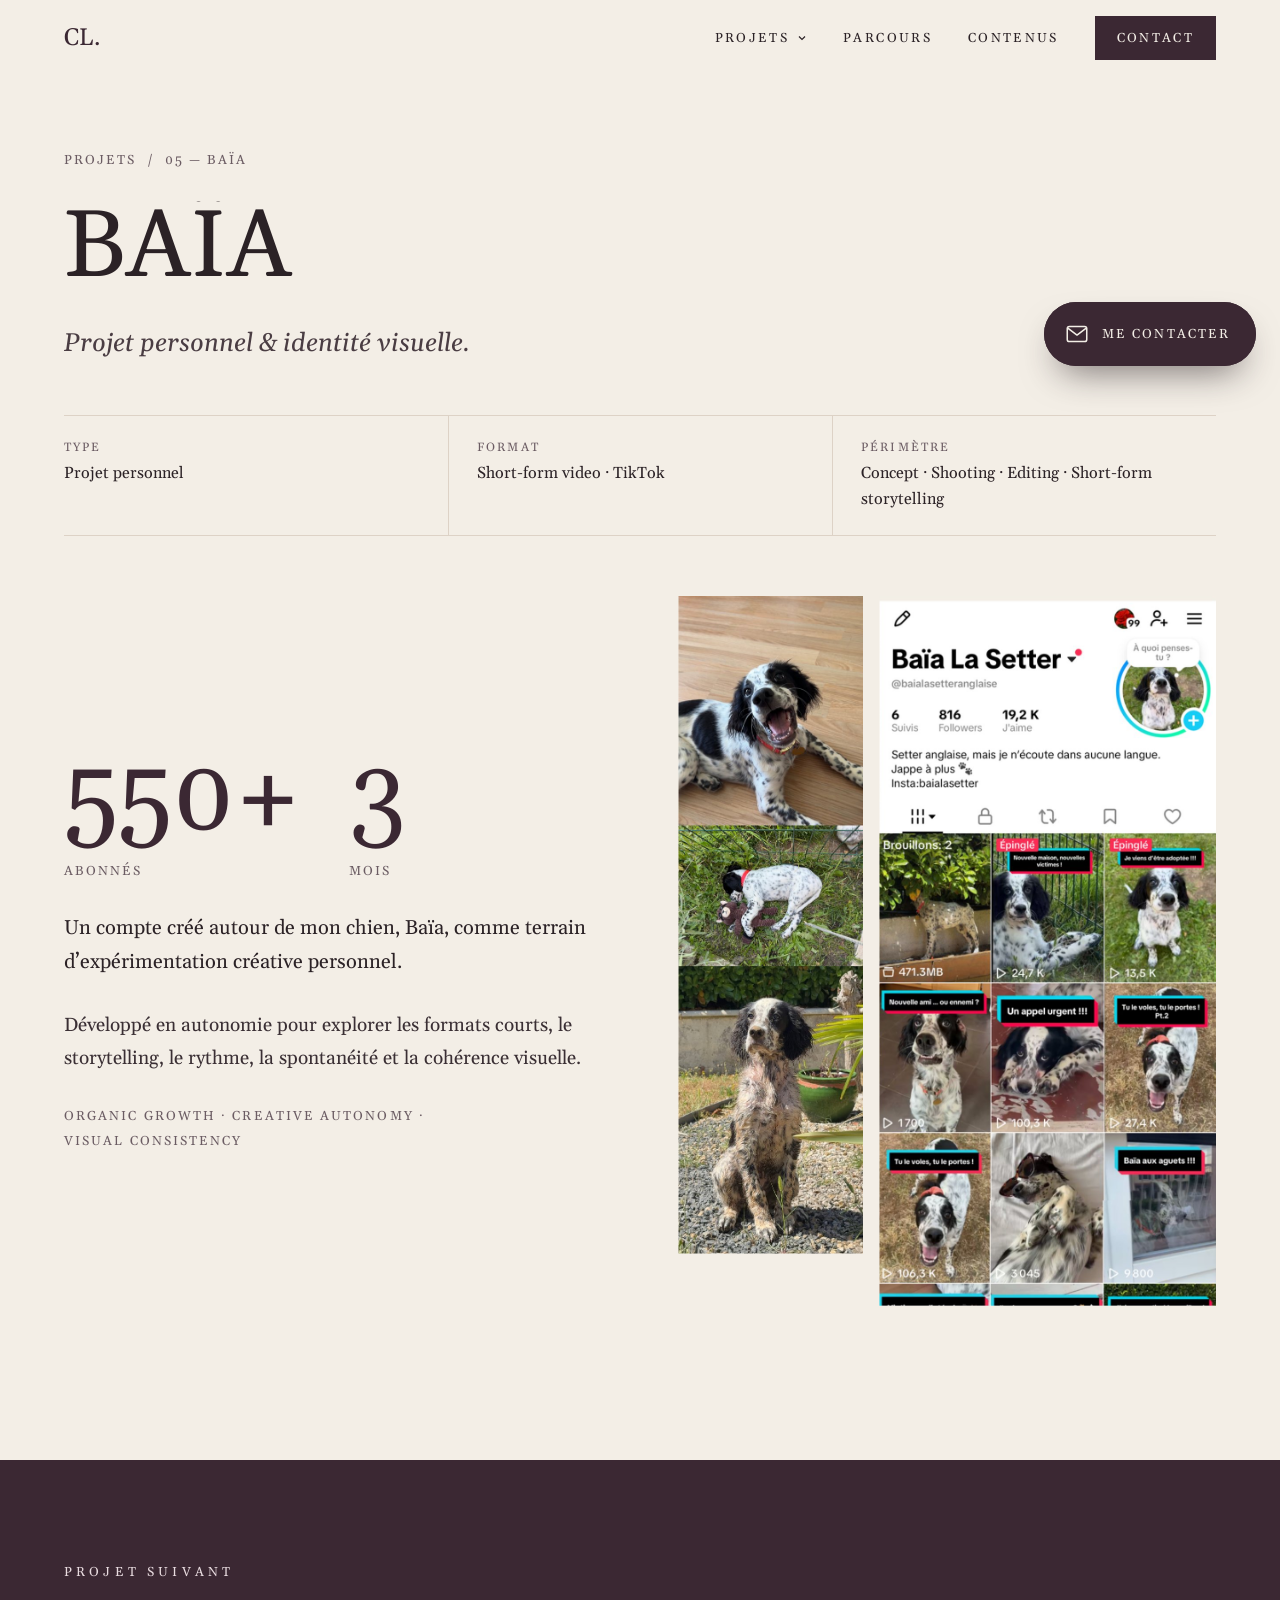
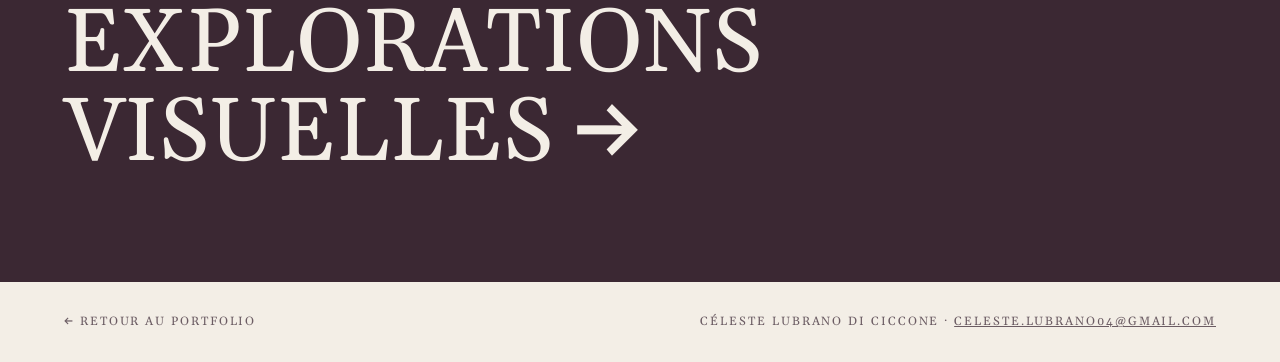
==== projets/baia.html @ 7357c1b1 "Menu déroulant des projets, carrousel interactif, bulle de contact repositionnée Co-Authored-By: Cla" ====
<!doctype html>
<html lang="fr">
<head>
<meta charset="utf-8">
<meta name="viewport" content="width=device-width, initial-scale=1">
<title>Baïa — Personal content project — Céleste Lubrano di Ciccone</title>
<meta name="description" content="Compte créé autour de Baïa, terrain d’expérimentation créative : 550+ abonnés en 3 mois.">
<meta property="og:image" content="../assets/img/baia-tiktok.jpg">
<link rel="icon" href="data:image/svg+xml,%3Csvg xmlns='http://www.w3.org/2000/svg' viewBox='0 0 64 64'%3E%3Crect width='64' height='64' fill='%233B2833'/%3E%3Ctext x='32' y='42' font-family='Georgia' font-size='26' fill='%23F3EEE6' text-anchor='middle'%3ECL.%3C/text%3E%3C/svg%3E">
<link rel="preconnect" href="https://fonts.googleapis.com">
<link rel="preconnect" href="https://fonts.gstatic.com" crossorigin>
<link href="https://fonts.googleapis.com/css2?family=Gelasio:ital,wght@0,400;0,700;1,400&display=swap" rel="stylesheet">
<link rel="stylesheet" href="../assets/css/style.css">
<script>document.documentElement.classList.add('js')</script>
</head>
<body>
<div class="curtain" aria-hidden="true"><span>CL.</span></div>
<div class="cursor" aria-hidden="true"><span></span></div>
<header class="header">
  <div class="wrap">
    <a class="logo" href="../index.html" aria-label="Retour à l’accueil">CL.</a>
    <nav class="nav" aria-label="Navigation principale">
      <div class="nav-drop"><a class="nav-drop-btn" href="../index.html#projets" aria-haspopup="true">Projets<svg width="10" height="10" viewBox="0 0 10 10" aria-hidden="true"><path d="M2 3.5l3 3 3-3" fill="none" stroke="currentColor" stroke-width="1.2"/></svg></a><div class="drop-menu"><a class="drop-item" href="rituals-yozakura.html"><img src="../assets/img/yozakura-kv.jpg" alt="" style="object-position:50% 62%"><span class="drop-num">01</span><span class="drop-name">Rituals Yozakura</span></a><a class="drop-item" href="gisou.html"><img src="../assets/img/gisou.jpg" alt="" style="object-position:50% 8%"><span class="drop-num">02</span><span class="drop-name">Gisou — The Nightmare</span></a><a class="drop-item" href="beauty-content.html"><img src="../assets/img/rituals-foam.jpg" alt="" style="object-position:50% 56%"><span class="drop-num">03</span><span class="drop-name">Beauty Content</span></a><a class="drop-item" href="hotellerie-lifestyle.html"><img src="../assets/img/restaurant.jpg" alt="" style="object-position:50% 50%"><span class="drop-num">04</span><span class="drop-name">Hôtellerie &amp; lifestyle</span></a><a class="drop-item" href="baia.html"><img src="../assets/img/baia-photos.jpg" alt="" style="object-position:50% 2%"><span class="drop-num">05</span><span class="drop-name">Baïa</span></a><a class="drop-item" href="explorations-visuelles.html"><img src="../assets/img/nuxe-ombre.jpg" alt="" style="object-position:50% 50%"><span class="drop-num">06</span><span class="drop-name">Explorations visuelles</span></a></div></div>
      <a href="../index.html#parcours">Parcours</a>
      <a href="../index.html#contenus">Contenus</a>
      <a class="nav-cta" href="../index.html#contact">Contact</a>
    </nav>
    <button class="burger" type="button" aria-label="Ouvrir le menu" aria-expanded="false"><span></span><span></span></button>
  </div>
</header>
<div class="mobile-menu">
  <a href="../index.html">Accueil</a>
  <a href="../index.html#projets">Projets</a>
  <a href="../index.html#parcours">Parcours</a>
  <a href="../index.html#contenus">Contenus</a>
  <a href="../index.html#contact">Contact</a>
  <small>CÉLESTE LUBRANO DI CICCONE · LYON</small>
</div>
<main>
<section class="p-hero">
  <div class="wrap">
    <div class="crumb rv"><a href="../index.html#projets">Projets</a><span>/</span><span>05 — Baïa</span></div>
    <h1><span class="line"><span>Baïa</span></span></h1>
    <p class="p-sub rv" style="--d:.4s">Projet personnel &amp; identité visuelle.</p>
    <div class="meta rv" style="--d:.5s"><div><span>Type</span>Projet personnel</div><div><span>Format</span>Short-form video · TikTok</div><div><span>Périmètre</span>Concept · Shooting · Editing · Short-form storytelling</div></div>
  </div>
</section>
<section class="section" style="padding-top:60px"><div class="wrap" style="display:grid;grid-template-columns:repeat(auto-fit,minmax(min(100%,300px),1fr));gap:clamp(32px,6vw,90px);align-items:center"><div style="display:flex;flex-direction:column;gap:30px"><div class="rv" style="display:flex;gap:48px;flex-wrap:wrap"><div><div class="stat">550+</div><div class="caps" style="color:var(--gris);margin-top:10px">Abonnés</div></div><div><div class="stat">3</div><div class="caps" style="color:var(--gris);margin-top:10px">Mois</div></div></div><p class="rv" style="font-size:20px;line-height:1.7;max-width:44ch">Un compte créé autour de mon chien, Baïa, comme terrain d’expérimentation créative personnel.</p><p class="rv" style="font-size:19px;line-height:1.7;max-width:44ch;color:#3A2F34">Développé en autonomie pour explorer les formats courts, le storytelling, le rythme, la spontanéité et la cohérence&nbsp;visuelle.</p><p class="rv caps" style="color:var(--gris);line-height:1.9">Organic growth · Creative autonomy · Visual consistency</p></div><div style="display:grid;grid-template-columns:minmax(0,.55fr) minmax(0,1fr);gap:16px"><div class="zoom rv-img" style="aspect-ratio:9/32"><img src="../assets/img/baia-photos.jpg" alt="Photos de Baïa, setter anglais"></div><div class="zoom rv-img" style="aspect-ratio:9/19;--d:.15s"><img src="../assets/img/baia-tiktok.jpg" alt="Profil TikTok Baïa La Setter" style="object-position:50% 0%"></div></div></div></section>
</main>
<a class="next" href="explorations-visuelles.html">
  <div class="wrap"><div class="kicker">Projet suivant</div><h2>Explorations visuelles <span class="arr">→</span></h2></div>
</a>
<div class="p-footer"><a href="../index.html" style="text-decoration:none">← RETOUR AU PORTFOLIO</a><span>CÉLESTE LUBRANO DI CICCONE · <a href="mailto:celeste.lubrano04@gmail.com?subject=Contact%20depuis%20votre%20portfolio">CELESTE.LUBRANO04@GMAIL.COM</a></span></div>
<div class="lightbox" role="dialog" aria-modal="true" aria-label="Lecteur vidéo">
  <button class="close" type="button" aria-label="Fermer la vidéo">✕</button>
  <video controls playsinline></video>
</div>
<a class="bubble" href="../index.html#contact" aria-label="Me contacter">
  <span class="bubble-ico"><svg width="26" height="26" viewBox="0 0 24 24" fill="none" stroke="currentColor" stroke-width="1.4" stroke-linecap="round" stroke-linejoin="round" aria-hidden="true"><rect x="3" y="5" width="18" height="14" rx="2"/><path d="M3.5 6.5l8.5 6.5 8.5-6.5"/></svg></span><span class="bubble-txt">Me contacter</span>
</a>
<script src="../assets/js/main.js"></script>
</body>
</html>
---- assets/css/style.css ----
/* =========================================================
   CÉLESTE LUBRANO DI CICCONE — Portfolio
   Couleurs et typographies : modifiables ici
   ========================================================= */
:root{
  --creme:#F3EEE6;
  --ivoire:#FAF7F2;
  --prune:#3B2833;
  --prune-2:#5A3446;
  --rose:#C9A9B4;
  --rose-clair:#E9DCE0;
  --encre:#2B2226;
  --gris:#6B5C63;
  --ligne:#DDD2C6;
  --serif: Georgia, "Gelasio", "Times New Roman", serif;
  --ease: cubic-bezier(.19,1,.22,1);
  --pad: clamp(20px, 5vw, 72px);
  --max: 1280px;
}

*{box-sizing:border-box}
html{-webkit-text-size-adjust:100%}
body{margin:0;background:var(--creme);color:var(--encre);font-family:var(--serif);font-size:18px;line-height:1.6;-webkit-font-smoothing:antialiased;overflow-x:hidden}
img,video{display:block;max-width:100%}
a{color:inherit}
h1,h2,h3{font-weight:400;margin:0;text-wrap:balance}
p{margin:0;text-wrap:pretty;hyphens:none}
button{font:inherit;color:inherit}
::selection{background:var(--prune);color:var(--creme)}
.wrap{max-width:var(--max);margin:0 auto;padding:0 var(--pad)}
.sr{position:absolute;width:1px;height:1px;overflow:hidden;clip:rect(0 0 0 0);white-space:nowrap}
.caps{text-transform:uppercase;letter-spacing:.16em;font-size:13px}
.it{font-style:italic}

/* ---------- Rideau d'entrée / transition de page ---------- */
.curtain{position:fixed;inset:0;background:var(--prune);z-index:200;display:flex;align-items:center;justify-content:center;transform-origin:top;pointer-events:none}
.curtain span{color:var(--creme);font-size:clamp(40px,6vw,72px);letter-spacing:.02em;opacity:0;animation:fadeUp .8s var(--ease) .05s forwards}
.js .curtain{animation:curtainUp 1.1s var(--ease) .55s forwards}
.curtain.closing{animation:curtainDown .6s var(--ease) forwards!important;transform-origin:bottom}
.curtain.closing span{display:none}
@keyframes curtainUp{to{transform:scaleY(0)}}
@keyframes curtainDown{from{transform:scaleY(0)}to{transform:scaleY(1)}}
@keyframes fadeUp{from{opacity:0;transform:translateY(20px)}to{opacity:1;transform:none}}

/* ---------- En-tête ---------- */
.header{position:fixed;top:0;left:0;right:0;z-index:100;transition:transform .6s var(--ease),background-color .4s,box-shadow .4s}
.header .wrap{height:76px;display:flex;align-items:center;justify-content:space-between}
.header.scrolled{background:rgba(243,238,230,.86);-webkit-backdrop-filter:blur(12px);backdrop-filter:blur(12px);box-shadow:0 1px 0 var(--ligne)}
.header.hidden{transform:translateY(-100%)}
.logo{font-size:24px;text-decoration:none;color:var(--prune);letter-spacing:.02em}
.nav{display:flex;gap:36px}
.nav a{text-decoration:none;font-size:13px;letter-spacing:.18em;text-transform:uppercase;position:relative;padding:6px 0}
.nav a::after{content:"";position:absolute;left:0;bottom:0;height:1px;width:100%;background:currentColor;transform:scaleX(0);transform-origin:right;transition:transform .5s var(--ease)}
.nav a:hover::after{transform:scaleX(1);transform-origin:left}
.burger{display:none;background:none;border:0;width:48px;height:48px;cursor:pointer;position:relative;z-index:120}
.burger span{position:absolute;left:12px;right:12px;height:1px;background:var(--encre);transition:transform .5s var(--ease),background .3s}
.burger span:nth-child(1){top:20px}.burger span:nth-child(2){top:28px}
.menu-open .burger span{background:var(--creme)}
.menu-open .burger span:nth-child(1){transform:translateY(4px) rotate(45deg)}
.menu-open .burger span:nth-child(2){transform:translateY(-4px) rotate(-45deg)}
.mobile-menu{position:fixed;inset:0;background:var(--prune);z-index:110;display:flex;flex-direction:column;justify-content:center;padding:0 var(--pad);gap:8px;clip-path:inset(0 0 100% 0);transition:clip-path .8s var(--ease);visibility:hidden}
.menu-open .mobile-menu{clip-path:inset(0 0 0 0);visibility:visible}
.mobile-menu a{color:var(--creme);text-decoration:none;font-size:clamp(34px,9vw,56px);line-height:1.25;opacity:0;transform:translateY(30px);transition:opacity .6s,transform .8s var(--ease)}
.menu-open .mobile-menu a{opacity:1;transform:none}
.menu-open .mobile-menu a:nth-child(2){transition-delay:.06s}.menu-open .mobile-menu a:nth-child(3){transition-delay:.12s}.menu-open .mobile-menu a:nth-child(4){transition-delay:.18s}.menu-open .mobile-menu a:nth-child(5){transition-delay:.24s}
.mobile-menu small{color:var(--rose-clair);margin-top:40px;font-size:13px;letter-spacing:.18em}

/* ---------- Héros ---------- */
.hero{min-height:100svh;padding-top:120px;padding-bottom:60px;display:flex;align-items:center}
.hero .wrap{display:grid;grid-template-columns:minmax(0,1.15fr) minmax(0,.85fr);gap:clamp(32px,6vw,96px);align-items:center;width:100%}
.hero-text{display:flex;flex-direction:column;gap:26px}
.kicker{font-size:13px;letter-spacing:.32em;color:var(--gris);text-transform:uppercase}
.hero h1{font-size:clamp(40px,5vw,84px);line-height:1;letter-spacing:-.005em;text-transform:uppercase;white-space:nowrap}
.line{display:block;overflow:hidden;padding-bottom:.05em}
.line>span{display:block}
.anim .hero .line>span{transform:translateY(105%);transition:transform 1.4s var(--ease)}
.loaded .hero .line>span{transform:none}
.loaded .hero .line:nth-child(2)>span{transition-delay:.12s}
.loaded .hero .line:nth-child(3)>span{transition-delay:.24s}
.hero .sub{font-size:14px;letter-spacing:.18em}
.hero .tagline{font-size:clamp(20px,2vw,26px);font-style:italic;line-height:1.4;color:#4A3D43}
.qualities{display:grid;grid-template-columns:repeat(4,minmax(0,1fr));gap:12px;padding:22px 0;border-top:1px solid var(--ligne);border-bottom:1px solid var(--ligne);max-width:560px}
.qualities div{display:flex;flex-direction:column;gap:8px}
.qualities span:first-child{font-size:22px;color:var(--prune);line-height:1}
.qualities span:last-child{font-size:11px;letter-spacing:.14em;text-transform:uppercase}
.spin{display:inline-block;animation:spin 14s linear infinite;width:22px;text-align:center}
@keyframes spin{to{transform:rotate(360deg)}}
.actions{display:flex;flex-wrap:wrap;gap:12px}
.btn{display:inline-flex;align-items:center;gap:12px;min-height:52px;padding:0 28px;font-size:13px;letter-spacing:.16em;text-transform:uppercase;text-decoration:none;border:1px solid var(--prune);position:relative;overflow:hidden;isolation:isolate;transition:color .5s var(--ease)}
.btn::before{content:"";position:absolute;inset:0;background:var(--prune);z-index:-1;transform:scaleY(0);transform-origin:bottom;transition:transform .6s var(--ease)}
.btn:hover::before{transform:scaleY(1)}
.btn:hover{color:var(--creme)}
.btn.full{background:var(--prune);color:var(--creme)}
.btn.full::before{background:var(--prune-2)}
.btn .arr{transition:transform .5s var(--ease)}
.btn:hover .arr{transform:translateX(5px)}
.hero-photo{position:relative;height:min(78svh,760px)}
.mask{overflow:hidden;height:100%}
.anim .hero-photo .mask{clip-path:inset(100% 0 0 0);transition:clip-path 1.6s var(--ease) .25s}
.loaded .hero-photo .mask{clip-path:inset(0 0 0 0)}
.hero-photo img{width:100%;height:115%;object-fit:cover;object-position:30% 30%;will-change:transform}
.hero-photo .badge{position:absolute;left:-28px;bottom:40px;width:104px;height:104px;background:var(--creme);border:1px solid var(--ligne);display:flex;align-items:center;justify-content:center;font-size:38px;color:var(--prune)}
.scroll-hint{position:absolute;left:var(--pad);bottom:28px;display:flex;align-items:center;gap:14px;font-size:11px;letter-spacing:.24em;text-transform:uppercase;color:var(--gris)}
.scroll-hint i{display:block;width:60px;height:1px;background:var(--ligne);position:relative;overflow:hidden}
.scroll-hint i::after{content:"";position:absolute;inset:0;background:var(--prune);animation:hint 2.2s var(--ease) infinite}
@keyframes hint{from{transform:translateX(-100%)}to{transform:translateX(100%)}}

/* ---------- Bandeau défilant ---------- */
.marquee{position:relative;z-index:8;background:var(--prune);color:var(--creme);overflow:hidden;padding:26px 0;white-space:nowrap}
.marquee-track{display:inline-flex;gap:44px;font-size:clamp(20px,2.4vw,30px);letter-spacing:.12em;animation:marquee 42s linear infinite}
.marquee-track b{font-weight:400;color:var(--rose)}
.marquee:hover .marquee-track{animation-play-state:paused}
@keyframes marquee{to{transform:translateX(-50%)}}

/* ---------- Sections ---------- */
.section{padding:clamp(90px,12vw,170px) 0 0}
.sec-head{display:flex;flex-direction:column;gap:16px;margin-bottom:clamp(40px,5vw,64px)}
.sec-title{display:flex;align-items:center;gap:18px}
.num{display:inline-flex;align-items:center;justify-content:center;width:36px;height:36px;background:var(--prune);color:var(--creme);font-size:14px;flex-shrink:0}
.sec-title h2{font-size:clamp(28px,3.4vw,44px);letter-spacing:.02em;text-transform:uppercase;line-height:1.1}
.rule{height:1px;background:var(--encre);transform-origin:left}
.anim .rule{transform:scaleX(0);transition:transform 1.6s var(--ease)}
.anim .rule.in{transform:scaleX(1)}
.lead{font-size:clamp(20px,2vw,24px);font-style:italic;line-height:1.5;color:#4A3D43;max-width:42ch}

/* Apparition au défilement */
.anim .rv{opacity:0;transform:translateY(40px);transition:opacity 1.2s var(--ease),transform 1.4s var(--ease);transition-delay:var(--d,0s)}
.anim .rv.in{opacity:1;transform:none}
.anim .rv-img{clip-path:inset(12% 0 12% 0);transition:clip-path 1.6s var(--ease);transition-delay:var(--d,0s)}
.anim .rv-img img{transform:scale(1.2);transition:transform 2s var(--ease)}
.anim .rv-img.in{clip-path:inset(0 0 0 0)}
.anim .rv-img.in img{transform:scale(1)}
/* Texte mot par mot */
.w{display:inline-block;overflow:hidden;vertical-align:top;padding-bottom:.08em;margin-bottom:-.08em}
.w>span{display:inline-block}
.anim [data-split] .w>span{transform:translateY(110%);transition:transform 1.2s var(--ease);transition-delay:calc(var(--i) * 45ms)}
.anim [data-split].in .w>span{transform:none}

/* Zoom au survol */
.zoom{overflow:hidden;position:relative}
.zoom img,.zoom video{width:100%;height:100%;object-fit:cover;transition:transform 1.2s var(--ease)!important}
.zoom:hover img,.zoom:hover video{transform:scale(1.06)!important}

/* ---------- Manifeste ---------- */
.manifesto{display:grid;grid-template-columns:minmax(0,1fr) minmax(0,1fr);gap:clamp(32px,6vw,96px);align-items:center}
.manifesto h2{font-size:clamp(30px,4.2vw,62px);line-height:1.08;text-transform:uppercase;white-space:nowrap}
.manifesto p{font-size:20px;color:#4A3D43;max-width:30ch;margin-top:30px}

/* ---------- Parcours ---------- */
.parcours{display:grid;grid-template-columns:minmax(0,1.1fr) minmax(0,.9fr);gap:clamp(32px,6vw,96px)}
.parcours .txt{display:flex;flex-direction:column;gap:22px;font-size:19px;line-height:1.75;color:#3A2F34}
.parcours .txt p{max-width:58ch}
.timeline{position:relative;background:var(--ivoire);padding:44px 40px 40px 72px;display:flex;flex-direction:column;gap:34px;align-self:start}
.timeline::before{content:"";position:absolute;left:44px;top:52px;bottom:120px;width:1px;background:var(--ligne)}
.timeline .progress{position:absolute;left:44px;top:52px;width:1px;background:var(--prune);height:0;max-height:calc(100% - 172px)}
.step{position:relative;display:flex;flex-direction:column;gap:2px}
.step::before{content:"";position:absolute;left:-32px;top:9px;width:9px;height:9px;border-radius:50%;background:var(--creme);border:1px solid var(--prune);transition:background .5s}
.step.in::before{background:var(--prune)}
.step .y{font-size:14px;letter-spacing:.14em;color:var(--gris)}
.step .t{font-size:19px;line-height:1.4}
.langs{border-top:1px solid var(--ligne);padding-top:22px;font-size:15px;color:#4A3D43}

/* ---------- Compétences ---------- */
.skills{display:grid;grid-template-columns:repeat(3,minmax(0,1fr));border-top:1px solid var(--ligne);border-left:1px solid var(--ligne)}
.skill{position:relative;padding:40px 36px 44px;border-right:1px solid var(--ligne);border-bottom:1px solid var(--ligne);display:flex;flex-direction:column;gap:14px;overflow:hidden;isolation:isolate;transition:color .6s var(--ease);min-height:240px}
.skill::before{content:"";position:absolute;inset:0;background:var(--prune);z-index:-1;transform:translateY(101%);transition:transform .7s var(--ease)}
.skill:hover::before{transform:none}
.skill:hover{color:var(--creme)}
.skill:hover p,.skill:hover .n{color:var(--rose-clair)}
.skill .n{font-size:14px;color:var(--gris);font-style:italic;transition:color .6s}
.skill h3{font-size:21px;letter-spacing:.06em;text-transform:uppercase;line-height:1.3}
.skill p{font-size:16px;color:var(--gris);transition:color .6s;margin-top:auto}

/* ---------- Projets ---------- */
.projects{display:flex;flex-direction:column;gap:clamp(80px,10vw,150px)}
.project{display:grid;grid-template-columns:minmax(0,1.15fr) minmax(0,.85fr);gap:clamp(28px,5vw,80px);align-items:center;text-decoration:none;color:inherit}
.project:nth-child(even){grid-template-columns:minmax(0,.85fr) minmax(0,1.15fr)}
.project:nth-child(even) .p-img{order:2}
.p-img{height:clamp(340px,44vw,620px)}
.p-txt{display:flex;flex-direction:column;gap:16px}
.p-num{font-size:clamp(60px,7vw,110px);line-height:1;color:var(--rose);font-style:italic}
.p-txt h3{font-size:clamp(28px,3vw,42px);text-transform:uppercase;letter-spacing:.02em;line-height:1.1}
.p-txt .p-sub{font-size:20px;font-style:italic;color:#4A3D43}
.p-tags{font-size:13px;letter-spacing:.14em;text-transform:uppercase;color:var(--gris);line-height:1.8}
.p-link{display:inline-flex;gap:12px;align-items:center;font-size:13px;letter-spacing:.18em;text-transform:uppercase;margin-top:10px;width:max-content;position:relative;padding:6px 0}
.p-link::after{content:"";position:absolute;left:0;bottom:0;height:1px;width:100%;background:currentColor;transform:scaleX(.25);transform-origin:left;transition:transform .7s var(--ease)}
.project:hover .p-link::after{transform:scaleX(1)}
.p-link .arr{transition:transform .6s var(--ease)}
.project:hover .p-link .arr{transform:translateX(8px)}

/* ---------- Carrousel ---------- */
.car-head{display:flex;flex-wrap:wrap;gap:20px;justify-content:space-between;align-items:flex-end;margin-bottom:34px}
.car-nav{display:flex;gap:10px}
.car-nav button{width:56px;height:56px;border:1px solid var(--prune);background:transparent;cursor:pointer;font-size:20px;color:var(--prune);transition:background .4s,color .4s,transform .5s var(--ease)}
.car-nav button:hover{background:var(--prune);color:var(--creme)}
.car-nav button:disabled{opacity:.3;cursor:default;background:transparent;color:var(--prune)}
.carousel{display:flex;gap:18px;overflow-x:auto;scroll-snap-type:x mandatory;padding:0 var(--pad) 8px calc(max(var(--pad), (100vw - var(--max)) / 2 + var(--pad)));scroll-padding-left:calc(max(var(--pad), (100vw - var(--max)) / 2 + var(--pad)));scrollbar-width:none;cursor:grab;-webkit-overflow-scrolling:touch}
.carousel::-webkit-scrollbar{display:none}
.carousel.dragging{cursor:grabbing;scroll-snap-type:none;scroll-behavior:auto}
.carousel.dragging *{pointer-events:none}
.slide{margin:0;flex:0 0 clamp(240px,24vw,320px);scroll-snap-align:start;display:flex;flex-direction:column;gap:12px;user-select:none}
.slide .zoom{aspect-ratio:9/16;background:#E6DDD3}
.slide img{-webkit-user-drag:none}
.slide figcaption{font-size:14px;color:var(--gris);display:flex;justify-content:space-between;gap:10px}
.slide .play{position:absolute;left:16px;bottom:16px;width:48px;height:48px;border-radius:50%;background:rgba(43,34,38,.6);border:0;display:flex;align-items:center;justify-content:center;cursor:pointer;transition:transform .6s var(--ease),background .4s;-webkit-backdrop-filter:blur(4px);backdrop-filter:blur(4px)}
.slide .zoom:hover .play{transform:scale(1.15);background:var(--prune)}
.car-progress{margin-top:30px;height:1px;background:var(--ligne);position:relative}
.car-progress i{position:absolute;left:0;top:0;height:1px;background:var(--prune);width:20%;transition:width .3s,transform .3s}

/* Lecteur vidéo plein écran */
.lightbox{position:fixed;inset:0;z-index:150;background:rgba(43,34,38,.94);display:flex;align-items:center;justify-content:center;opacity:0;visibility:hidden;transition:opacity .5s,visibility .5s}
.lightbox.open{opacity:1;visibility:visible}
.lightbox video{max-height:88svh;max-width:92vw;transform:scale(.94);transition:transform .7s var(--ease)}
.lightbox.open video{transform:none}
.lightbox .close{position:absolute;top:20px;right:20px;width:52px;height:52px;border:1px solid var(--rose-clair);background:transparent;color:var(--creme);font-size:22px;cursor:pointer}

/* ---------- Contact ---------- */
.contact{background:var(--prune);color:var(--creme);margin-top:clamp(90px,12vw,170px);padding:clamp(80px,10vw,140px) 0 40px;position:relative;overflow:hidden}
.contact .grid{display:grid;grid-template-columns:minmax(0,1.3fr) minmax(0,.7fr);gap:clamp(40px,6vw,96px);align-items:end}
.contact .kicker{color:var(--rose-clair)}
.contact h2{font-size:clamp(34px,4.4vw,60px);line-height:1.15;margin-top:26px;max-width:20ch}
.contact .it{font-size:clamp(20px,2vw,26px);color:var(--rose-clair);margin-top:26px}
.coords{display:flex;flex-direction:column;gap:6px;font-size:18px}
.coords a,.coords span{display:flex;gap:16px;align-items:center;min-height:44px;text-decoration:none;color:var(--creme)}
.coords a{position:relative;width:max-content}
.coords a::after{content:"";position:absolute;left:34px;right:0;bottom:8px;height:1px;background:var(--rose);transform:scaleX(0);transform-origin:left;transition:transform .6s var(--ease)}
.coords a:hover::after{transform:scaleX(1)}
.coords i{font-style:normal;width:18px;color:var(--rose);text-align:center}
.mono{position:absolute;right:-2vw;top:-4vw;font-size:clamp(200px,30vw,440px);line-height:1;color:rgba(243,238,230,.05);pointer-events:none;letter-spacing:-.04em}
.footer{display:flex;flex-wrap:wrap;gap:16px;justify-content:space-between;align-items:center;margin-top:clamp(80px,10vw,130px);padding-top:28px;border-top:1px solid rgba(233,220,224,.2);font-size:12px;letter-spacing:.16em;color:var(--rose-clair)}
.footer b{font-weight:400;font-size:20px;letter-spacing:0;color:var(--creme)}

/* ---------- Curseur personnalisé (ordinateur) ---------- */
.cursor{position:fixed;left:0;top:0;visibility:hidden;width:12px;height:12px;border-radius:50%;background:var(--prune);pointer-events:none;z-index:300;transform:translate(-50%,-50%);transition:width .5s var(--ease),height .5s var(--ease),background .4s,opacity .3s;display:flex;align-items:center;justify-content:center;opacity:0;mix-blend-mode:normal}
.cursor span{color:var(--creme);font-size:12px;letter-spacing:.16em;opacity:0;transition:opacity .3s}
.cursor.on{visibility:visible}
.cursor.big{width:96px;height:96px;background:rgba(59,40,51,.9)}
.cursor.big span{opacity:1}
@media (hover:none),(pointer:coarse){.cursor{display:none}}

/* ---------- Pages projet ---------- */
.p-hero{padding-top:150px}
.crumb{font-size:13px;letter-spacing:.16em;text-transform:uppercase;color:var(--gris);display:flex;gap:10px;flex-wrap:wrap}
.crumb a{text-decoration:none}.crumb a:hover{color:var(--prune)}
.p-hero h1{font-size:clamp(46px,7.4vw,112px);line-height:1;text-transform:uppercase;margin-top:30px}
.anim .p-hero .line>span{transform:translateY(105%);transition:transform 1.4s var(--ease)}
.loaded .p-hero .line>span{transform:none}
.loaded .p-hero .line:nth-child(2)>span{transition-delay:.12s}
.p-hero .p-sub{font-size:clamp(20px,2vw,26px);font-style:italic;color:#4A3D43;margin-top:24px}
.meta{display:grid;grid-template-columns:repeat(3,minmax(0,1fr));border-top:1px solid var(--ligne);border-bottom:1px solid var(--ligne);margin-top:50px}
.meta div{padding:22px 0;display:flex;flex-direction:column;gap:4px;font-size:16px}
.meta div+div{padding-left:28px;border-left:1px solid var(--ligne)}
.meta span{font-size:12px;letter-spacing:.18em;text-transform:uppercase;color:var(--gris)}
.cover{margin-top:60px;height:clamp(360px,62vw,820px)}
.blocks{display:grid;grid-template-columns:repeat(2,minmax(0,1fr));gap:56px 80px}
.block{display:flex;flex-direction:column;gap:12px}
.block h3{font-size:14px;letter-spacing:.18em;text-transform:uppercase}
.block p{font-size:19px;line-height:1.7;color:#3A2F34;max-width:46ch}
.quote{font-size:clamp(30px,4vw,56px);line-height:1.2;font-style:italic;color:var(--prune);max-width:24ch}
.chain{display:flex;flex-wrap:wrap;align-items:center;gap:14px 22px;font-size:clamp(20px,2.4vw,32px);letter-spacing:.06em}
.chain i{font-style:normal;color:var(--rose)}
.gallery{display:grid;gap:18px}
.g2{grid-template-columns:repeat(2,minmax(0,1fr))}.g3{grid-template-columns:repeat(3,minmax(0,1fr))}.g5{grid-template-columns:repeat(5,minmax(0,1fr))}
.gallery figure{margin:0;display:flex;flex-direction:column;gap:12px}
.gallery .zoom{aspect-ratio:var(--r,4/5)}
.gallery figcaption{font-size:12px;letter-spacing:.18em;text-transform:uppercase;color:var(--gris)}
.note{background:var(--ivoire);padding:30px 34px;font-size:19px;line-height:1.7;max-width:900px}
.spec{font-size:15px;font-style:italic;color:var(--gris)}
.stat{font-size:clamp(56px,8vw,120px);line-height:1;color:var(--prune)}
.next{display:block;text-decoration:none;background:var(--prune);color:var(--creme);margin-top:clamp(90px,12vw,170px);padding:clamp(60px,8vw,110px) 0;overflow:hidden}
.next .kicker{color:var(--rose-clair)}
.next h2{font-size:clamp(40px,7vw,104px);text-transform:uppercase;line-height:1;margin-top:18px;transition:transform .9s var(--ease)}
.next:hover h2{transform:translateX(24px)}
.next .arr{display:inline-block;transition:transform .9s var(--ease)}
.next:hover .arr{transform:translateX(20px)}
.p-footer{display:flex;flex-wrap:wrap;gap:16px;justify-content:space-between;padding:30px var(--pad);font-size:12px;letter-spacing:.16em;color:var(--gris);max-width:var(--max);margin:0 auto}

/* ---------- Responsive ---------- */
@media (max-width:980px){
  .hero .wrap,.manifesto,.parcours,.contact .grid{grid-template-columns:minmax(0,1fr)}
  .hero{padding-top:110px}
  .hero-photo{height:70svh;order:-1}
  .hero-photo .badge{left:16px;bottom:-30px;width:80px;height:80px;font-size:30px}
  .hero-text{margin-top:20px}
  .skills{grid-template-columns:repeat(2,minmax(0,1fr))}
  .project,.project:nth-child(even){grid-template-columns:minmax(0,1fr)}
  .project:nth-child(even) .p-img{order:0}
  .blocks{grid-template-columns:minmax(0,1fr)}
  .g5{grid-template-columns:repeat(3,minmax(0,1fr))}
  .scroll-hint{display:none}
}
@media (max-width:760px){
  body{font-size:17px}
  .nav{display:none}.burger{display:block}
  .header .wrap{height:64px}
  .skills{grid-template-columns:minmax(0,1fr)}
  .skill{min-height:0}
  .qualities{grid-template-columns:repeat(2,minmax(0,1fr));gap:18px}
  .meta{grid-template-columns:minmax(0,1fr)}
  .meta div+div{padding-left:0;border-left:0;border-top:1px solid var(--ligne)}
  .g3,.g2{grid-template-columns:minmax(0,1fr)}
  .g5{grid-template-columns:repeat(2,minmax(0,1fr))}
  .timeline{padding:36px 26px 32px 60px}
  .timeline::before,.timeline .progress{left:34px}
  .slide{flex-basis:72vw}
  .car-nav{display:none}
}


/* =========================================================
   V2 — modifications de l'accueil
   ========================================================= */
.lead.wide{max-width:none;text-wrap:wrap}

/* ---------- Manifeste : collage qui s'assemble ---------- */
.collage{position:relative;width:100%;aspect-ratio:1/1.04;max-width:640px;justify-self:end}
.ph{position:absolute;margin:0;--q:calc(1 - var(--p,1));transform:translate(calc(var(--fx) * var(--q)),calc(var(--fy) * var(--q))) rotate(calc(var(--r) + var(--fr) * var(--q))) scale(calc(1 - .18 * var(--q)));opacity:calc(var(--p,1) * 1.6 - .1);will-change:transform}
.ph-in{background:var(--ivoire);padding:7px;box-shadow:0 22px 40px -24px rgba(43,34,38,.55);transition:transform .7s var(--ease),box-shadow .7s}
.ph img{width:100%;height:auto;display:block}
.ph:hover{z-index:6}
.ph:hover .ph-in{transform:rotate(calc(var(--r) * -1)) scale(1.06);box-shadow:0 30px 50px -22px rgba(43,34,38,.6)}
.ph1{left:0;top:14%;width:27%;--r:-4deg;--fx:-46vw;--fy:-10vh;--fr:-28deg;z-index:2}
.ph2{left:19%;top:0;width:33%;--r:3deg;--fx:-12vw;--fy:-55vh;--fr:22deg;z-index:1}
.ph3{left:50%;top:4%;width:36%;--r:-2deg;--fx:40vw;--fy:-35vh;--fr:-20deg;z-index:3}
.ph4{left:28%;top:41%;width:29%;--r:2.5deg;--fx:-30vw;--fy:45vh;--fr:26deg;z-index:4}
.ph5{left:55%;top:49%;width:42%;--r:-3deg;--fx:42vw;--fy:40vh;--fr:-24deg;z-index:5}
#manifeste{overflow-x:clip}

/* ---------- Parcours ---------- */
.parcours{align-items:start}
.parcours .txt{position:sticky;top:120px}
.parcours .txt p{max-width:62ch;text-align:justify;hyphens:auto;-webkit-hyphens:auto;text-wrap:wrap}
.parcours .txt strong{font-weight:700;color:var(--prune)}

.journey{position:relative;width:100%;max-width:440px;aspect-ratio:420/1000;justify-self:center}
.journey-svg{position:absolute;inset:0;width:100%;height:100%;overflow:visible}
.track-bg{fill:none;stroke:var(--ligne);stroke-width:1.5;stroke-dasharray:3 6}
.track{fill:none;stroke:var(--prune);stroke-width:2;stroke-linecap:round}
.tip{fill:var(--prune)}
.anim .tip{opacity:0;transition:opacity .4s}
.anim .journey.drawing .tip{opacity:1}
.stop{position:absolute;left:var(--x);top:var(--y);width:56px;height:56px;margin:-28px 0 0 -28px;z-index:2}
.mark{width:56px;height:56px;border-radius:50%;background:var(--prune);color:var(--creme);display:flex;align-items:center;justify-content:center;box-shadow:0 0 0 6px var(--creme)}
.lbl{position:absolute;top:50%;transform:translateY(-50%);width:min(230px,52vw);display:flex;flex-direction:column;gap:2px}
.stop.right .lbl{left:72px}
.stop.left .lbl{right:72px;text-align:right}
.lbl .y{font-size:14px;letter-spacing:.16em;color:var(--gris)}
.lbl .t{font-size:18px;line-height:1.35}
.pop{position:absolute;top:-14px;z-index:3}
.stop.left .pop{right:-26px}
.stop.right .pop{left:-30px}
.pop.flag svg{display:block;width:40px;height:auto;border-radius:3px;box-shadow:0 6px 14px -6px rgba(43,34,38,.6);border:2px solid var(--ivoire)}
.pop.rec{display:inline-flex;align-items:center;gap:5px;background:var(--ivoire);color:var(--prune);font:600 10px/1 -apple-system,"Segoe UI",Helvetica,Arial,sans-serif;letter-spacing:.12em;padding:5px 8px;border-radius:999px;box-shadow:0 6px 14px -6px rgba(43,34,38,.5)}
.pop.rec i{width:7px;height:7px;border-radius:50%;background:#D23B3B;animation:blink 1.2s infinite}
@keyframes blink{50%{opacity:.25}}
.anim .stop .mark{transform:scale(0);transition:transform .8s cubic-bezier(.34,1.56,.64,1)}
.anim .stop .lbl{opacity:0;transition:opacity .8s var(--ease),transform .9s var(--ease)}
.anim .stop.right .lbl{transform:translate(-14px,-50%)}
.anim .stop.left .lbl{transform:translate(14px,-50%)}
.anim .stop .pop{transform:scale(0) rotate(-25deg);transition:transform .7s cubic-bezier(.34,1.7,.64,1) .35s}
.anim .stop.on .mark{transform:scale(1)}
.anim .stop.on .lbl{opacity:1;transform:translate(0,-50%)}
.anim .stop.on .pop{transform:scale(1) rotate(-6deg)}

.langues{margin-top:clamp(70px,9vw,120px);background:var(--prune);color:var(--creme);display:grid;grid-template-columns:minmax(0,1fr) minmax(0,1.15fr);gap:clamp(30px,5vw,70px);padding:clamp(34px,5vw,64px);align-items:center}
.langues .kicker{color:var(--rose-clair)}
.langues h3{font-size:clamp(26px,3vw,38px);line-height:1.15;margin-top:14px;text-transform:uppercase;letter-spacing:.02em}
.langues p{margin-top:18px;font-size:18px;line-height:1.7;color:var(--rose-clair);max-width:44ch}
.langues p strong{color:var(--creme)}
.langues-list{list-style:none;margin:0;padding:0;display:grid;grid-template-columns:repeat(4,minmax(0,1fr));gap:12px}
.langues-list li{border:1px solid rgba(233,220,224,.28);padding:22px 14px 18px;display:flex;flex-direction:column;gap:10px;transition:background .5s var(--ease),color .5s,transform .6s var(--ease)}
.langues-list li:hover{background:var(--creme);color:var(--prune);transform:translateY(-6px)}
.langues-list b{font-weight:400;font-size:clamp(30px,3.2vw,44px);line-height:1;font-style:italic;color:var(--rose)}
.langues-list li:hover b{color:var(--prune)}
.langues-list span{font-size:13px;letter-spacing:.1em;text-transform:uppercase;line-height:1.4}

/* ---------- Compétences ---------- */
.skills{grid-template-columns:repeat(4,minmax(0,1fr));gap:14px;border:0}
.skill{border:1px solid var(--ligne);background:var(--ivoire);padding:30px 28px 30px;min-height:260px;gap:12px}
.skill.feat{grid-column:span 2}
.skill::before{transform:translateY(101%)}
.sk-ico{width:52px;height:52px;border-radius:50%;border:1px solid var(--rose);display:flex;align-items:center;justify-content:center;color:var(--prune);transition:color .5s,border-color .5s,transform .7s var(--ease)}
.skill:hover .sk-ico{color:var(--creme);border-color:var(--rose);transform:rotate(-12deg)}
.skill h3{font-size:20px;margin-top:auto}
.skill p{margin-top:0;max-width:30ch}
.skill.feat h3{font-size:clamp(24px,2.4vw,32px)}
.sk-img{position:absolute;z-index:0;right:16px;top:16px;width:74px;height:94px;object-fit:cover;border:5px solid var(--ivoire);box-shadow:0 16px 30px -14px rgba(0,0,0,.55);opacity:0;transform:translateY(20px) rotate(10deg) scale(.7);transition:opacity .5s,transform .8s cubic-bezier(.34,1.4,.64,1)}
.skill.feat .sk-img{width:150px;height:180px}
.skill:hover .sk-img{opacity:.92;transform:rotate(5deg)}
.skill>.sk-ico,.skill>h3,.skill>p{position:relative;z-index:1}
.skill:hover h3,.skill:hover p{text-shadow:0 1px 12px rgba(43,34,38,.9),0 0 2px rgba(43,34,38,.8)}

/* ---------- Projets : fiches empilées ---------- */
.stack{--stick:92px;--tab:58px;display:flex;flex-direction:column;gap:28px;padding-bottom:20px}
.card{position:sticky;top:calc(var(--stick) + var(--i) * var(--tab));background:var(--ivoire);border:1px solid var(--ligne);box-shadow:0 -14px 34px -22px rgba(59,40,51,.45)}
.card-tab{width:100%;height:var(--tab);display:flex;align-items:center;gap:18px;padding:0 26px;background:var(--creme);border:0;border-bottom:1px solid var(--ligne);cursor:pointer;text-align:left;transition:background .4s,color .4s}
.card-tab:hover{background:var(--rose-clair)}
.card.is-top .card-tab{background:var(--prune);color:var(--creme)}
.card.is-top .c-num,.card.is-top .c-tags{color:var(--rose-clair)}
.c-num{font-style:italic;font-size:20px;color:var(--prune-2);min-width:30px}
.c-name{font-size:15px;letter-spacing:.14em;text-transform:uppercase;white-space:nowrap;overflow:hidden;text-overflow:ellipsis}
.c-tags{margin-left:auto;font-size:12px;letter-spacing:.12em;text-transform:uppercase;color:var(--gris);white-space:nowrap;overflow:hidden;text-overflow:ellipsis;min-width:0}
.card-body{display:grid;grid-template-columns:auto minmax(0,1fr);gap:clamp(24px,4vw,56px);padding:24px;align-items:center}
.card-img{display:block;height:min(440px, calc(100svh - var(--stick) - 6 * var(--tab) - 70px));min-height:260px;aspect-ratio:1.08/1}
.card-txt{display:flex;flex-direction:column;gap:16px;align-items:flex-start;padding-right:clamp(0px,2vw,24px)}
.card-txt h3{font-size:clamp(30px,3.4vw,48px);text-transform:uppercase;letter-spacing:.02em;line-height:1.05}
.card-txt .p-sub{font-size:20px;font-style:italic;color:#4A3D43}
.card-txt .p-tags{font-size:13px;letter-spacing:.14em;text-transform:uppercase;color:var(--gris);line-height:1.8}
/* Bouton « Découvrir le projet » — proposition A : bouton */
.cta{margin-top:8px;display:inline-flex;align-items:center;gap:14px;min-height:52px;padding:0 26px;background:var(--prune);color:var(--creme);text-decoration:none;font-size:13px;letter-spacing:.18em;text-transform:uppercase;position:relative;overflow:hidden;isolation:isolate;box-shadow:0 12px 24px -14px rgba(59,40,51,.8);transition:box-shadow .5s,transform .5s var(--ease)}
.cta::before{content:"";position:absolute;inset:0;background:var(--prune-2);z-index:-1;transform:scaleX(0);transform-origin:left;transition:transform .6s var(--ease)}
.cta:hover::before{transform:scaleX(1)}
.cta:hover{transform:translateY(-2px);box-shadow:0 18px 30px -14px rgba(59,40,51,.9)}
.cta .arr{transition:transform .6s var(--ease)}
.cta:hover .arr{transform:translateX(6px)}
/* proposition B : surlignage */
.cta-highlight .cta{background:none;box-shadow:none;color:var(--prune);padding:2px 4px;min-height:44px;font-size:15px;letter-spacing:.16em;background-image:linear-gradient(var(--rose),var(--rose));background-repeat:no-repeat;background-size:100% 40%;background-position:0 88%;transition:background-size .5s var(--ease),color .4s}
.cta-highlight .cta::before{display:none}
.cta-highlight .cta:hover{background-size:100% 100%;transform:none;box-shadow:none}

/* ---------- Carrousel ---------- */
.car-wrap{position:relative;--slide-w:clamp(240px,24vw,320px)}
.slide{flex-basis:var(--slide-w)}
.car-arrow{position:absolute;z-index:4;top:calc(var(--slide-w) * 16 / 18);transform:translateY(-50%);width:58px;height:58px;border-radius:50%;border:0;background:var(--prune);color:var(--creme);display:flex;align-items:center;justify-content:center;cursor:pointer;box-shadow:0 14px 28px -12px rgba(43,34,38,.6);transition:transform .5s var(--ease),opacity .4s,background .4s}
.car-arrow:hover{background:var(--prune-2);transform:translateY(-50%) scale(1.08)}
.car-arrow:disabled{opacity:0;pointer-events:none}
.car-arrow.car-prev{left:calc(max(var(--pad), (100vw - var(--max)) / 2 + var(--pad)) - 29px)}
.car-arrow.car-next{right:calc(max(var(--pad), (100vw - var(--max)) / 2 + var(--pad)) - 29px)}
.slide figcaption{flex-direction:column;align-items:flex-start;justify-content:flex-start;gap:10px;padding-top:6px}
.cap-title{font-size:17px;line-height:1.3;color:var(--encre)}
.tag{display:inline-flex;align-items:center;font-size:11px;letter-spacing:.16em;text-transform:uppercase;padding:5px 12px;border-radius:999px;border:1px solid}
.tag-video{background:var(--prune);border-color:var(--prune);color:var(--creme)}
.tag-photo{background:var(--rose-clair);border-color:var(--rose);color:var(--prune)}
.tag-concept{background:#EFE3CC;border-color:#C8A96E;color:#5E4720}
.car-dots{display:flex;justify-content:center;flex-wrap:wrap;gap:8px;margin-top:30px;padding:0 var(--pad)}
.car-dots button{width:9px;height:9px;padding:0;border-radius:999px;border:0;background:var(--ligne);cursor:pointer;transition:width .5s var(--ease),background .4s}
.car-dots button:hover{background:var(--rose)}
.car-dots button[aria-current="true"]{width:30px;background:var(--prune)}
.car-progress{display:none}

/* ---------- Contact ---------- */
.contact-top{display:flex;flex-direction:column;gap:0}
.contact h2{max-width:22ch}
.contact-actions{display:flex;flex-wrap:wrap;gap:14px;margin-top:40px}
.btn-big{display:inline-flex;align-items:center;gap:16px;min-height:64px;padding:0 34px;background:var(--creme);color:var(--prune);text-decoration:none;font-size:15px;letter-spacing:.18em;text-transform:uppercase;transition:background .4s,transform .5s var(--ease),box-shadow .5s;box-shadow:0 16px 34px -16px rgba(0,0,0,.6)}
.btn-big:hover{background:var(--rose-clair);transform:translateY(-3px)}
.btn-big .arr{transition:transform .5s var(--ease)}
.btn-big:hover .arr{transform:translateX(6px)}
.btn-copy{display:inline-flex;align-items:center;gap:12px;min-height:64px;padding:0 26px;background:transparent;color:var(--creme);border:1px solid rgba(233,220,224,.45);font-size:14px;letter-spacing:.1em;cursor:pointer;transition:background .4s,border-color .4s}
.btn-copy:hover{background:rgba(243,238,230,.08);border-color:var(--rose)}
.btn-copy.done{border-color:var(--rose);background:rgba(201,169,180,.18)}
.contact-cards{display:grid;grid-template-columns:repeat(3,minmax(0,1fr));gap:16px;margin-top:clamp(50px,6vw,80px)}
.ccard{position:relative;display:flex;flex-direction:column;gap:8px;padding:28px 26px 30px;border:1px solid rgba(233,220,224,.3);text-decoration:none;color:var(--creme);transition:background .5s var(--ease),color .5s,transform .6s var(--ease),border-color .5s;min-width:0}
.ccard:hover{background:var(--creme);color:var(--prune);transform:translateY(-6px);border-color:var(--creme)}
.cc-ico{color:var(--rose);margin-bottom:14px}
.ccard:hover .cc-ico{color:var(--prune-2)}
.cc-lab{font-size:12px;letter-spacing:.2em;text-transform:uppercase;color:var(--rose-clair);transition:color .5s}
.ccard:hover .cc-lab{color:var(--gris)}
.cc-val{font-size:clamp(18px,1.7vw,22px);overflow-wrap:anywhere}
.cc-go{position:absolute;right:24px;top:26px;font-size:22px;transition:transform .5s var(--ease)}
.ccard:hover .cc-go{transform:translateX(6px)}
.based{margin-top:26px;font-size:15px;letter-spacing:.14em;text-transform:uppercase;color:var(--rose-clair)}

/* ---------- Responsive V2 ---------- */
@media (max-width:980px){
  .collage{justify-self:center;margin-top:20px}
  .parcours .txt{position:static}
  .journey{margin-top:30px}
  .langues{grid-template-columns:minmax(0,1fr)}
  .skills{grid-template-columns:repeat(2,minmax(0,1fr))}
  .skill.feat{grid-column:span 2}
  .card-body{grid-template-columns:minmax(0,1fr)}
  .card-img{height:auto;width:100%;min-height:0;max-height:none}
  .contact-cards{grid-template-columns:minmax(0,1fr)}
}
@media (max-width:760px){
  .langues-list{grid-template-columns:repeat(2,minmax(0,1fr))}
  .skills{grid-template-columns:minmax(0,1fr)}
  .skill.feat{grid-column:auto}
  .skill .sk-img,.skill.feat .sk-img{width:76px;height:96px}
  .stack{--stick:74px;--tab:44px;gap:20px}
  .card-tab{padding:0 16px;gap:12px}
  .c-tags{display:none}
  .c-name{font-size:13px}
  .card-body{padding:14px;gap:16px}
  .card-img{width:100%;aspect-ratio:1.08/1}
  .card-txt{gap:10px}
  .card-txt h3{display:none}
  .card-txt .p-tags{display:none}
  .card-txt .p-sub{font-size:17px}
  .car-wrap{--slide-w:72vw}
  .car-arrow{width:44px;height:44px}
  .car-arrow.car-prev{left:6px}.car-arrow.car-next{right:6px}
  .lbl{width:min(200px,46vw)}
  .lbl .t{font-size:15px}
  .stop,.mark{width:46px;height:46px}
  .stop{margin:-23px 0 0 -23px}
  .stop.right .lbl{left:58px}.stop.left .lbl{right:58px}
  .pop{top:-12px}
  .stop.left .pop{right:-20px}.stop.right .pop{left:-24px}
  .pop.flag svg{width:32px}
  .contact-actions a,.contact-actions button{width:100%;justify-content:center}
}

/* ---------- V3 : menu, bulle, contact ---------- */
.nav{align-items:center}
.nav a.nav-cta{background:var(--prune);color:var(--creme);padding:12px 22px;letter-spacing:.18em;transition:background .4s,transform .4s var(--ease)}
.nav a.nav-cta::after{display:none}
.nav a.nav-cta:hover{background:var(--prune-2);transform:translateY(-2px)}

.bubble{position:fixed;right:calc(24px + env(safe-area-inset-right,0px));top:calc(42% - 76px);z-index:90;display:flex;align-items:center;gap:12px;height:64px;padding:0 26px 0 20px;border-radius:999px;background:var(--prune);color:var(--creme);text-decoration:none;box-shadow:0 18px 36px -14px rgba(43,34,38,.65);transition:gap .5s var(--ease),padding .5s var(--ease),opacity .5s,transform .6s var(--ease),translate .5s var(--ease),background .4s}
.bubble::before{content:"";position:absolute;inset:0;border-radius:inherit;border:1px solid var(--prune);animation:ring 2.6s var(--ease) infinite;pointer-events:none}
@keyframes ring{0%{transform:scale(1);opacity:.7}100%{transform:scale(1.35);opacity:0}}
.bubble-ico{display:flex}
.bubble-txt{max-width:200px;overflow:hidden;white-space:nowrap;font-size:13px;letter-spacing:.16em;text-transform:uppercase;transition:max-width .6s var(--ease)}
.bubble:hover,.bubble:focus-visible{background:var(--prune-2);transform:translateX(-4px)}
.bubble.away{opacity:0;transform:translateX(140%);pointer-events:none}

.contact{padding:clamp(70px,8vw,110px) 0 36px}
.contact-grid{display:grid;grid-template-columns:minmax(0,1.05fr) minmax(0,.95fr);gap:clamp(40px,6vw,90px);align-items:center}
.contact-pitch{display:flex;flex-direction:column;gap:22px}
.contact-pitch h2{font-size:clamp(40px,5vw,72px);line-height:1.05;margin-top:4px;max-width:14ch}
.contact-pitch p{font-size:clamp(18px,1.6vw,21px);line-height:1.6;color:var(--rose-clair);max-width:40ch}
.contact-actions{margin-top:6px}
.based{margin-top:0}
.contact-cards{margin-top:0;grid-template-columns:minmax(0,1fr);gap:14px}
.ccard{flex-direction:row;align-items:center;gap:20px;padding:22px 26px;background:rgba(243,238,230,.05)}
.cc-ico{margin:0;width:58px;height:58px;flex-shrink:0;border-radius:50%;border:1px solid rgba(201,169,180,.5);display:flex;align-items:center;justify-content:center;transition:background .5s,border-color .5s,color .5s}
.ccard:hover .cc-ico{background:var(--prune);border-color:var(--prune);color:var(--creme)}
.cc-txt{display:flex;flex-direction:column;gap:4px;min-width:0}
.cc-val{font-size:clamp(19px,1.7vw,24px)}
.cc-go{position:static;margin-left:auto}
.anim .ccard.rv{transform:translateX(60px)}
.anim .ccard.rv.in{transform:none}
.contact .footer{margin-top:clamp(60px,7vw,90px)}
@media (max-width:980px){
  .contact-grid{grid-template-columns:minmax(0,1fr)}
}
@media (max-width:760px){
  .nav a.nav-cta{padding:10px 16px}
  .bubble{top:auto;bottom:calc(18px + env(safe-area-inset-bottom,0px));right:calc(16px + env(safe-area-inset-right,0px));height:56px;padding:0 16px;gap:0}
  .bubble-txt{max-width:0}
}


/* ---------- V4 : menu déroulant, ancres, carrousel ---------- */
.anchor{display:block;height:0;scroll-margin-top:100px}
.section[data-sec]{padding-top:clamp(70px,9vw,130px)}
.nav-drop{position:relative}
.nav-drop-btn{display:inline-flex;align-items:center;gap:8px}
.nav-drop-btn svg{transition:transform .4s var(--ease)}
.nav-drop:hover .nav-drop-btn svg,.nav-drop:focus-within .nav-drop-btn svg{transform:rotate(180deg)}
.drop-menu{position:absolute;top:calc(100% + 14px);left:50%;width:340px;padding:10px;background:var(--ivoire);border:1px solid var(--ligne);box-shadow:0 24px 50px -20px rgba(43,34,38,.45);display:flex;flex-direction:column;gap:2px;opacity:0;visibility:hidden;transform:translate(-50%,-8px);transition:opacity .35s,transform .45s var(--ease),visibility .35s;z-index:120}
.drop-menu::before{content:"";position:absolute;left:0;right:0;top:-16px;height:16px}
.nav-drop:hover .drop-menu,.nav-drop:focus-within .drop-menu{opacity:1;visibility:visible;transform:translate(-50%,0)}
.nav .drop-item{display:flex;align-items:center;gap:14px;padding:8px;text-decoration:none;letter-spacing:.08em;font-size:13px;text-transform:uppercase;transition:background .3s}
.nav .drop-item::after{display:none}
.drop-item:hover,.drop-item:focus-visible{background:var(--rose-clair)}
.drop-item img{width:52px;height:52px;object-fit:cover;flex-shrink:0;transition:transform .5s var(--ease)}
.drop-item:hover img{transform:scale(1.08)}
.drop-num{font-style:italic;color:var(--prune-2);letter-spacing:0;font-size:15px;text-transform:none}
.drop-name{line-height:1.3}
.slide [data-open]{cursor:pointer}
.carousel.auto{scroll-snap-type:none;scroll-behavior:auto}
.lb-img{max-height:88svh;max-width:92vw;object-fit:contain;transform:scale(.94);transition:transform .7s var(--ease)}
.lightbox.open .lb-img{transform:none}

/* Mouvement réduit (préférence système) */
@media (prefers-reduced-motion:reduce){
  *,*::before,*::after{animation:none!important;transition:none!important}
  .anim .rv,.anim .rv-img,.anim .rv-img img,.anim [data-split] .w>span,.anim .hero .line>span,.anim .p-hero .line>span,.anim .collage .ph,.anim .stop .mark,.anim .stop .lbl,.anim .stop .pop{opacity:1!important;transform:none!important;clip-path:none!important}
  .anim .hero-photo .mask{clip-path:none}
  .anim .stop .lbl{transform:translateY(-50%)!important}
  .curtain{display:none}
}
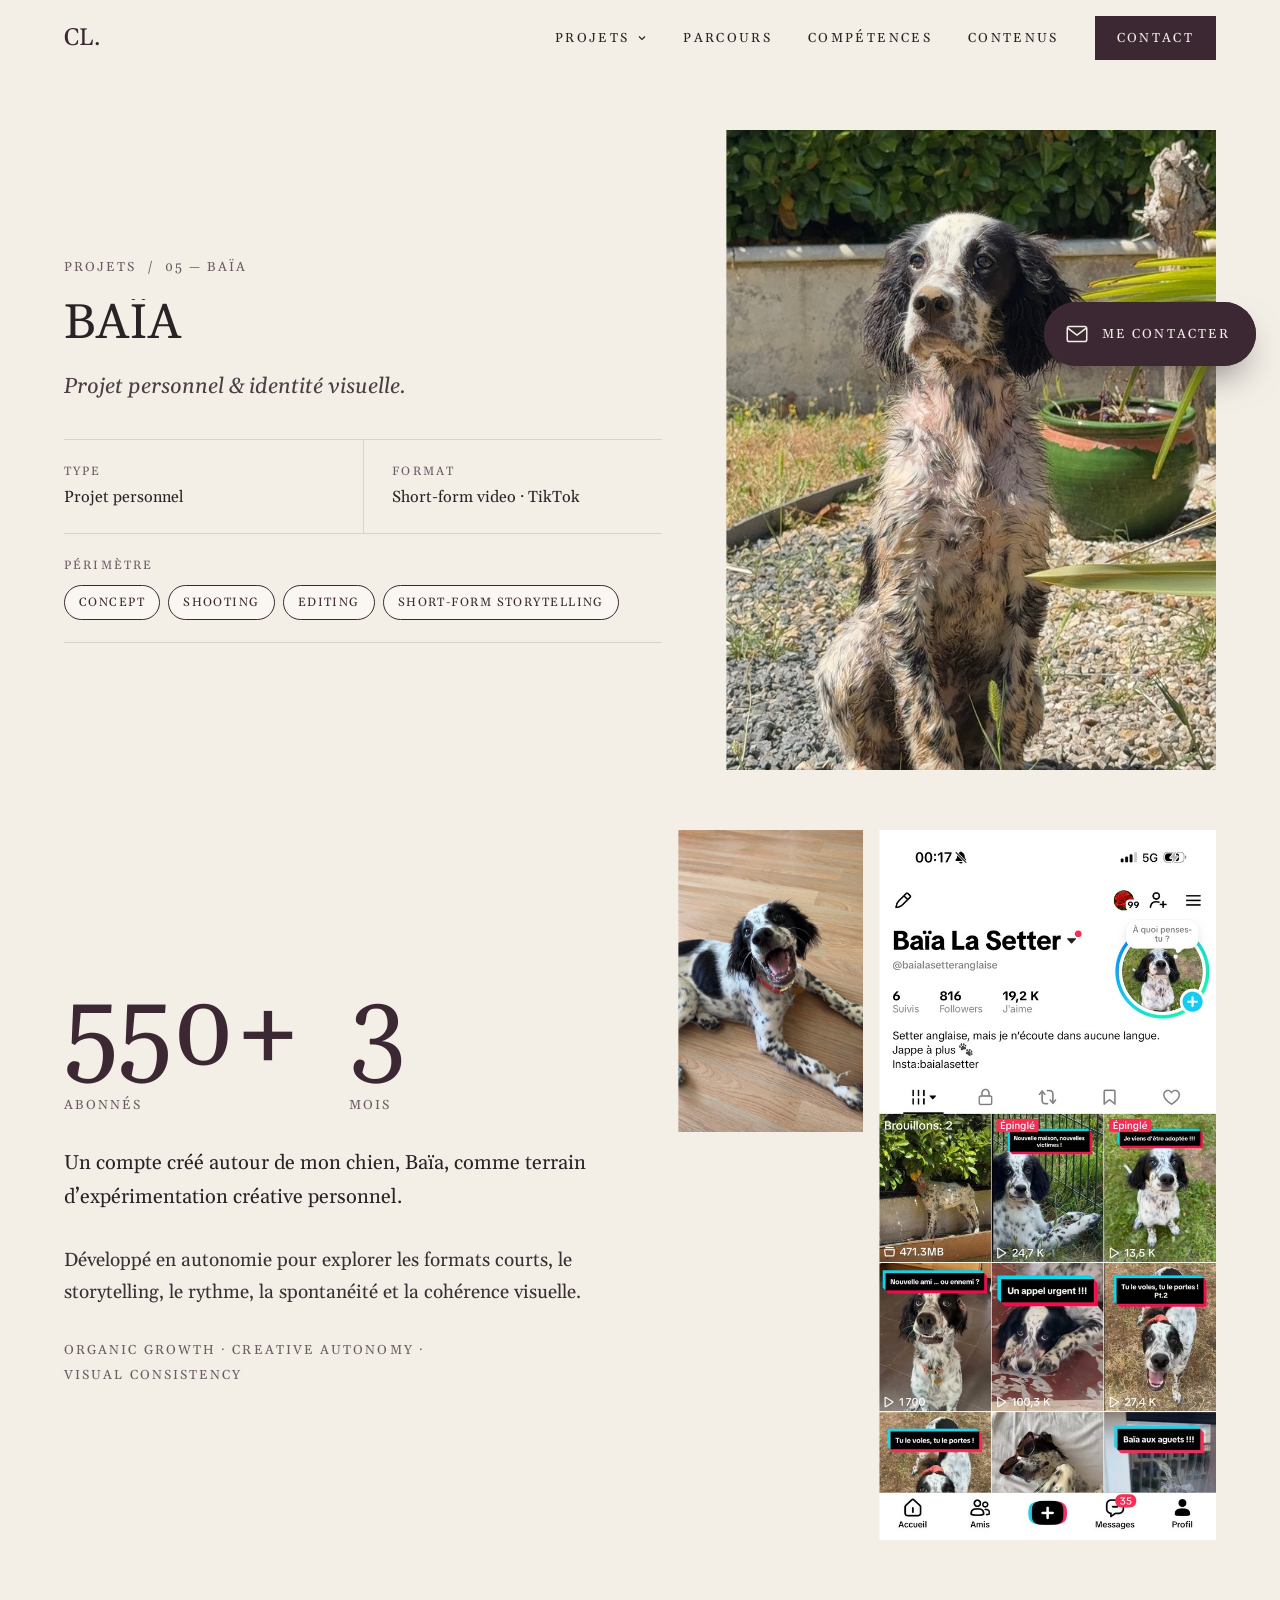
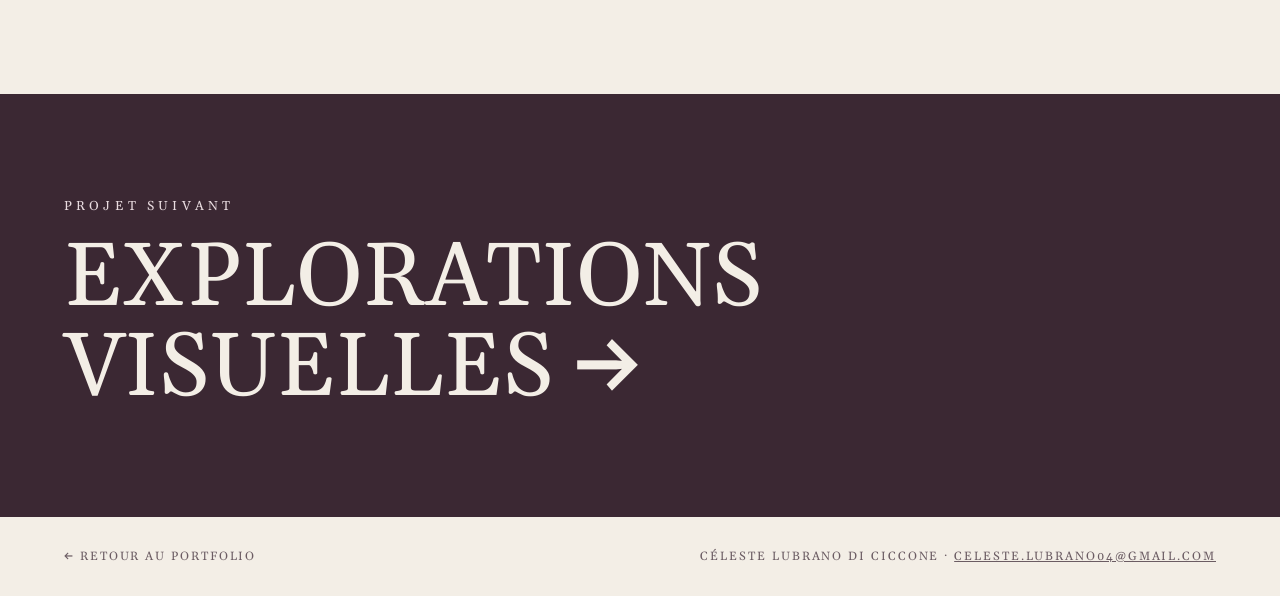
==== commit 871a042e: "Carrousel en manège, pied de page de navigation, pages projets repensées, images plus nettes Co-Auth" ====
--- a/projets/baia.html
+++ b/projets/baia.html
@@ -22,6 +22,7 @@
     <nav class="nav" aria-label="Navigation principale">
       <div class="nav-drop"><a class="nav-drop-btn" href="../index.html#projets" aria-haspopup="true">Projets<svg width="10" height="10" viewBox="0 0 10 10" aria-hidden="true"><path d="M2 3.5l3 3 3-3" fill="none" stroke="currentColor" stroke-width="1.2"/></svg></a><div class="drop-menu"><a class="drop-item" href="rituals-yozakura.html"><img src="../assets/img/yozakura-kv.jpg" alt="" style="object-position:50% 62%"><span class="drop-num">01</span><span class="drop-name">Rituals Yozakura</span></a><a class="drop-item" href="gisou.html"><img src="../assets/img/gisou.jpg" alt="" style="object-position:50% 8%"><span class="drop-num">02</span><span class="drop-name">Gisou — The Nightmare</span></a><a class="drop-item" href="beauty-content.html"><img src="../assets/img/rituals-foam.jpg" alt="" style="object-position:50% 56%"><span class="drop-num">03</span><span class="drop-name">Beauty Content</span></a><a class="drop-item" href="hotellerie-lifestyle.html"><img src="../assets/img/restaurant.jpg" alt="" style="object-position:50% 50%"><span class="drop-num">04</span><span class="drop-name">Hôtellerie &amp; lifestyle</span></a><a class="drop-item" href="baia.html"><img src="../assets/img/baia-photos.jpg" alt="" style="object-position:50% 2%"><span class="drop-num">05</span><span class="drop-name">Baïa</span></a><a class="drop-item" href="explorations-visuelles.html"><img src="../assets/img/nuxe-ombre.jpg" alt="" style="object-position:50% 50%"><span class="drop-num">06</span><span class="drop-name">Explorations visuelles</span></a></div></div>
       <a href="../index.html#parcours">Parcours</a>
+      <a href="../index.html#competences">Compétences</a>
       <a href="../index.html#contenus">Contenus</a>
       <a class="nav-cta" href="../index.html#contact">Contact</a>
     </nav>
@@ -38,14 +39,17 @@
 </div>
 <main>
 <section class="p-hero">
-  <div class="wrap">
-    <div class="crumb rv"><a href="../index.html#projets">Projets</a><span>/</span><span>05 — Baïa</span></div>
-    <h1><span class="line"><span>Baïa</span></span></h1>
-    <p class="p-sub rv" style="--d:.4s">Projet personnel &amp; identité visuelle.</p>
-    <div class="meta rv" style="--d:.5s"><div><span>Type</span>Projet personnel</div><div><span>Format</span>Short-form video · TikTok</div><div><span>Périmètre</span>Concept · Shooting · Editing · Short-form storytelling</div></div>
+  <div class="wrap p-hero-grid">
+    <div class="p-hero-txt">
+      <div class="crumb rv"><a href="../index.html#projets">Projets</a><span>/</span><span>05 — Baïa</span></div>
+      <h1><span class="line"><span>Baïa</span></span></h1>
+      <p class="p-sub rv" style="--d:.4s">Projet personnel &amp; identité visuelle.</p>
+      <div class="meta rv" style="--d:.5s"><div><span>Type</span>Projet personnel</div><div><span>Format</span>Short-form video · TikTok</div><div class="meta-full"><span>Périmètre</span><div class="chips"><span class="chip">Concept</span><span class="chip">Shooting</span><span class="chip">Editing</span><span class="chip">Short-form storytelling</span></div></div></div>
+    </div>
+    <div class="p-hero-visual zoom rv-img" data-cursor="VOIR"><img src="../assets/img/baia-chien.jpg" alt="Baïa, setter anglais" style="object-position:50% 35%"></div>
   </div>
 </section>
-<section class="section" style="padding-top:60px"><div class="wrap" style="display:grid;grid-template-columns:repeat(auto-fit,minmax(min(100%,300px),1fr));gap:clamp(32px,6vw,90px);align-items:center"><div style="display:flex;flex-direction:column;gap:30px"><div class="rv" style="display:flex;gap:48px;flex-wrap:wrap"><div><div class="stat">550+</div><div class="caps" style="color:var(--gris);margin-top:10px">Abonnés</div></div><div><div class="stat">3</div><div class="caps" style="color:var(--gris);margin-top:10px">Mois</div></div></div><p class="rv" style="font-size:20px;line-height:1.7;max-width:44ch">Un compte créé autour de mon chien, Baïa, comme terrain d’expérimentation créative personnel.</p><p class="rv" style="font-size:19px;line-height:1.7;max-width:44ch;color:#3A2F34">Développé en autonomie pour explorer les formats courts, le storytelling, le rythme, la spontanéité et la cohérence&nbsp;visuelle.</p><p class="rv caps" style="color:var(--gris);line-height:1.9">Organic growth · Creative autonomy · Visual consistency</p></div><div style="display:grid;grid-template-columns:minmax(0,.55fr) minmax(0,1fr);gap:16px"><div class="zoom rv-img" style="aspect-ratio:9/32"><img src="../assets/img/baia-photos.jpg" alt="Photos de Baïa, setter anglais"></div><div class="zoom rv-img" style="aspect-ratio:9/19;--d:.15s"><img src="../assets/img/baia-tiktok.jpg" alt="Profil TikTok Baïa La Setter" style="object-position:50% 0%"></div></div></div></section>
+<section class="section" style="padding-top:60px"><div class="wrap" style="display:grid;grid-template-columns:repeat(auto-fit,minmax(min(100%,300px),1fr));gap:clamp(32px,6vw,90px);align-items:center"><div style="display:flex;flex-direction:column;gap:30px"><div class="rv" style="display:flex;gap:48px;flex-wrap:wrap"><div><div class="stat">550+</div><div class="caps" style="color:var(--gris);margin-top:10px">Abonnés</div></div><div><div class="stat">3</div><div class="caps" style="color:var(--gris);margin-top:10px">Mois</div></div></div><p class="rv" style="font-size:20px;line-height:1.7;max-width:44ch">Un compte créé autour de mon chien, Baïa, comme terrain d’expérimentation créative personnel.</p><p class="rv" style="font-size:19px;line-height:1.7;max-width:44ch;color:#3A2F34">Développé en autonomie pour explorer les formats courts, le storytelling, le rythme, la spontanéité et la cohérence&nbsp;visuelle.</p><p class="rv caps" style="color:var(--gris);line-height:1.9">Organic growth · Creative autonomy · Visual consistency</p></div><div style="display:grid;grid-template-columns:minmax(0,.55fr) minmax(0,1fr);gap:16px"><div class="zoom rv-img" style="aspect-ratio:483/788"><img src="../assets/img/baia-chien-2.jpg" alt="Baïa allongée sur le parquet"></div><div class="zoom rv-img" style="aspect-ratio:9/19;--d:.15s"><img src="../assets/img/baia-tiktok.jpg" alt="Profil TikTok Baïa La Setter" style="object-position:50% 0%"></div></div></div></section>
 </main>
 <a class="next" href="explorations-visuelles.html">
   <div class="wrap"><div class="kicker">Projet suivant</div><h2>Explorations visuelles <span class="arr">→</span></h2></div>
@@ -55,6 +59,7 @@
   <button class="close" type="button" aria-label="Fermer la vidéo">✕</button>
   <video controls playsinline></video>
 </div>
+<a class="to-top" href="#" data-top aria-label="Remonter en haut de la page"><svg width="20" height="20" viewBox="0 0 24 24" fill="none" stroke="currentColor" stroke-width="1.6" stroke-linecap="round" stroke-linejoin="round" aria-hidden="true"><path d="M12 19V5M5.5 11.5L12 5l6.5 6.5"/></svg></a>
 <a class="bubble" href="../index.html#contact" aria-label="Me contacter">
   <span class="bubble-ico"><svg width="26" height="26" viewBox="0 0 24 24" fill="none" stroke="currentColor" stroke-width="1.4" stroke-linecap="round" stroke-linejoin="round" aria-hidden="true"><rect x="3" y="5" width="18" height="14" rx="2"/><path d="M3.5 6.5l8.5 6.5 8.5-6.5"/></svg></span><span class="bubble-txt">Me contacter</span>
 </a>
--- a/assets/css/style.css
+++ b/assets/css/style.css
@@ -109,7 +109,6 @@
 .marquee{position:relative;z-index:8;background:var(--prune);color:var(--creme);overflow:hidden;padding:26px 0;white-space:nowrap}
 .marquee-track{display:inline-flex;gap:44px;font-size:clamp(20px,2.4vw,30px);letter-spacing:.12em;animation:marquee 42s linear infinite}
 .marquee-track b{font-weight:400;color:var(--rose)}
-.marquee:hover .marquee-track{animation-play-state:paused}
 @keyframes marquee{to{transform:translateX(-50%)}}
 
 /* ---------- Sections ---------- */
@@ -565,6 +564,70 @@
 .lb-img{max-height:88svh;max-width:92vw;object-fit:contain;transform:scale(.94);transition:transform .7s var(--ease)}
 .lightbox.open .lb-img{transform:none}
 
+
+/* ---------- V5 : pages projets ---------- */
+.p-hero{padding-top:130px}
+.p-hero-grid{display:grid;grid-template-columns:minmax(0,1.1fr) minmax(0,.9fr);gap:clamp(32px,5vw,80px);align-items:center}
+.p-hero-txt{display:flex;flex-direction:column;min-width:0}
+.p-hero h1{font-size:clamp(34px,3.8vw,58px);line-height:1.04;margin-top:22px}
+.p-hero .p-sub{font-size:clamp(18px,1.7vw,22px);margin-top:18px}
+.p-hero .meta{grid-template-columns:repeat(2,minmax(0,1fr));margin-top:34px}
+.p-hero .meta .meta-full{grid-column:1 / -1;padding-left:0;border-left:0;border-top:1px solid var(--ligne)}
+.chips,.meta .chips{display:flex;flex-direction:row;flex-wrap:wrap;gap:8px;margin-top:6px;padding:0}
+.chip{display:inline-flex;align-items:center;padding:7px 14px;border:1px solid var(--prune);border-radius:999px;font-size:12px;letter-spacing:.12em;text-transform:uppercase;color:var(--prune);background:var(--ivoire);transition:background .4s,color .4s}
+.meta .chip{font-size:12px;letter-spacing:.12em;color:var(--prune)}
+.chip:hover{background:var(--prune);color:var(--creme)}
+.p-hero-visual{height:min(72svh,640px);box-shadow:0 30px 60px -34px rgba(43,34,38,.55)}
+.p-hero-visual img{width:100%;height:100%;object-fit:cover}
+.block h3{font-size:clamp(19px,1.6vw,22px);letter-spacing:.1em;color:var(--prune);display:flex;flex-direction:column;gap:14px}
+.block h3::before{content:"";display:block;width:40px;height:2px;background:var(--rose)}
+.sec-head .lead{max-width:none;text-wrap:wrap}
+.note{max-width:none}
+@media (max-width:980px){
+  .p-hero-grid{grid-template-columns:minmax(0,1fr)}
+  .p-hero-visual{height:62svh}
+}
+@media (max-width:760px){
+  .p-hero .meta{grid-template-columns:minmax(0,1fr)}
+  .p-hero .meta div+div{border-left:0}
+}
+
+
+/* ---------- V5 : pied de page, remonter, carrousel manège ---------- */
+.foot-nav{display:flex;flex-wrap:wrap;gap:10px;margin-top:clamp(50px,6vw,80px)}
+.foot-nav a{display:inline-flex;align-items:center;gap:8px;min-height:46px;padding:0 22px;border:1px solid rgba(233,220,224,.4);border-radius:999px;color:var(--creme);text-decoration:none;font-size:13px;letter-spacing:.14em;text-transform:uppercase;transition:background .4s,color .4s,border-color .4s,transform .4s var(--ease)}
+.foot-nav a:hover{background:var(--creme);color:var(--prune);border-color:var(--creme);transform:translateY(-3px)}
+.foot-nav a:first-child{background:var(--creme);color:var(--prune);border-color:var(--creme)}
+.foot-nav a:first-child:hover{background:var(--rose-clair)}
+.contact .footer{margin-top:28px}
+
+.to-top{position:fixed;right:calc(24px + env(safe-area-inset-right,0px));bottom:calc(24px + env(safe-area-inset-bottom,0px));z-index:90;width:54px;height:54px;border-radius:50%;background:var(--ivoire);color:var(--prune);border:1px solid var(--prune);display:flex;align-items:center;justify-content:center;box-shadow:0 14px 30px -14px rgba(43,34,38,.6);opacity:0;transform:translateY(20px);pointer-events:none;transition:opacity .4s,transform .5s var(--ease),background .4s,color .4s}
+.to-top.show{opacity:1;transform:none;pointer-events:auto}
+.to-top:hover{background:var(--prune);color:var(--creme)}
+.to-top svg{transition:transform .4s var(--ease)}
+.to-top:hover svg{transform:translateY(-3px)}
+
+main,[data-sec="contenus"],#manifeste{overflow-x:clip}
+.car-wrap{--card-w:clamp(240px,21vw,310px)}
+.orbit{display:block;position:relative;overflow:visible;height:calc(var(--card-w) * 16 / 9 + 96px);perspective:1800px;padding:0;margin:10px 0 0;scroll-snap-type:none;cursor:default}
+.orbit .slide{position:absolute;left:50%;top:0;width:var(--card-w);margin:0 0 0 calc(var(--card-w) / -2);flex:none;transform-style:preserve-3d;transition:transform 1s var(--ease),filter .9s var(--ease),opacity .9s var(--ease);will-change:transform;cursor:pointer}
+.orbit .slide.is-active{cursor:default}
+.orbit .slide .zoom{box-shadow:0 30px 60px -30px rgba(43,34,38,.6)}
+.orbit .slide:not(.is-active) .zoom:hover img,.orbit .slide:not(.is-active) .zoom:hover video{transform:none!important}
+.orbit .slide figcaption{opacity:0;transform:translateY(10px);transition:opacity .6s,transform .6s var(--ease)}
+.orbit .slide.is-active figcaption{opacity:1;transform:none}
+.orbit .slide:not(.is-active) .play{opacity:0;pointer-events:none}
+.orbit .slide.is-active [data-open]{cursor:zoom-in}
+.car-wrap .car-arrow{top:calc(var(--card-w) * 16 / 18 + 10px)}
+.car-wrap .car-arrow.car-prev{left:calc(50% - var(--card-w) / 2 - 86px)}
+.car-wrap .car-arrow.car-next{right:calc(50% - var(--card-w) / 2 - 86px)}
+.car-wrap .car-arrow:disabled{opacity:1;pointer-events:auto}
+@media (max-width:760px){
+  .car-wrap{--card-w:62vw}
+  .car-wrap .car-arrow.car-prev{left:8px}.car-wrap .car-arrow.car-next{right:8px}
+  .to-top{bottom:calc(86px + env(safe-area-inset-bottom,0px));right:calc(18px + env(safe-area-inset-right,0px));width:48px;height:48px}
+}
+
 /* Mouvement réduit (préférence système) */
 @media (prefers-reduced-motion:reduce){
   *,*::before,*::after{animation:none!important;transition:none!important}
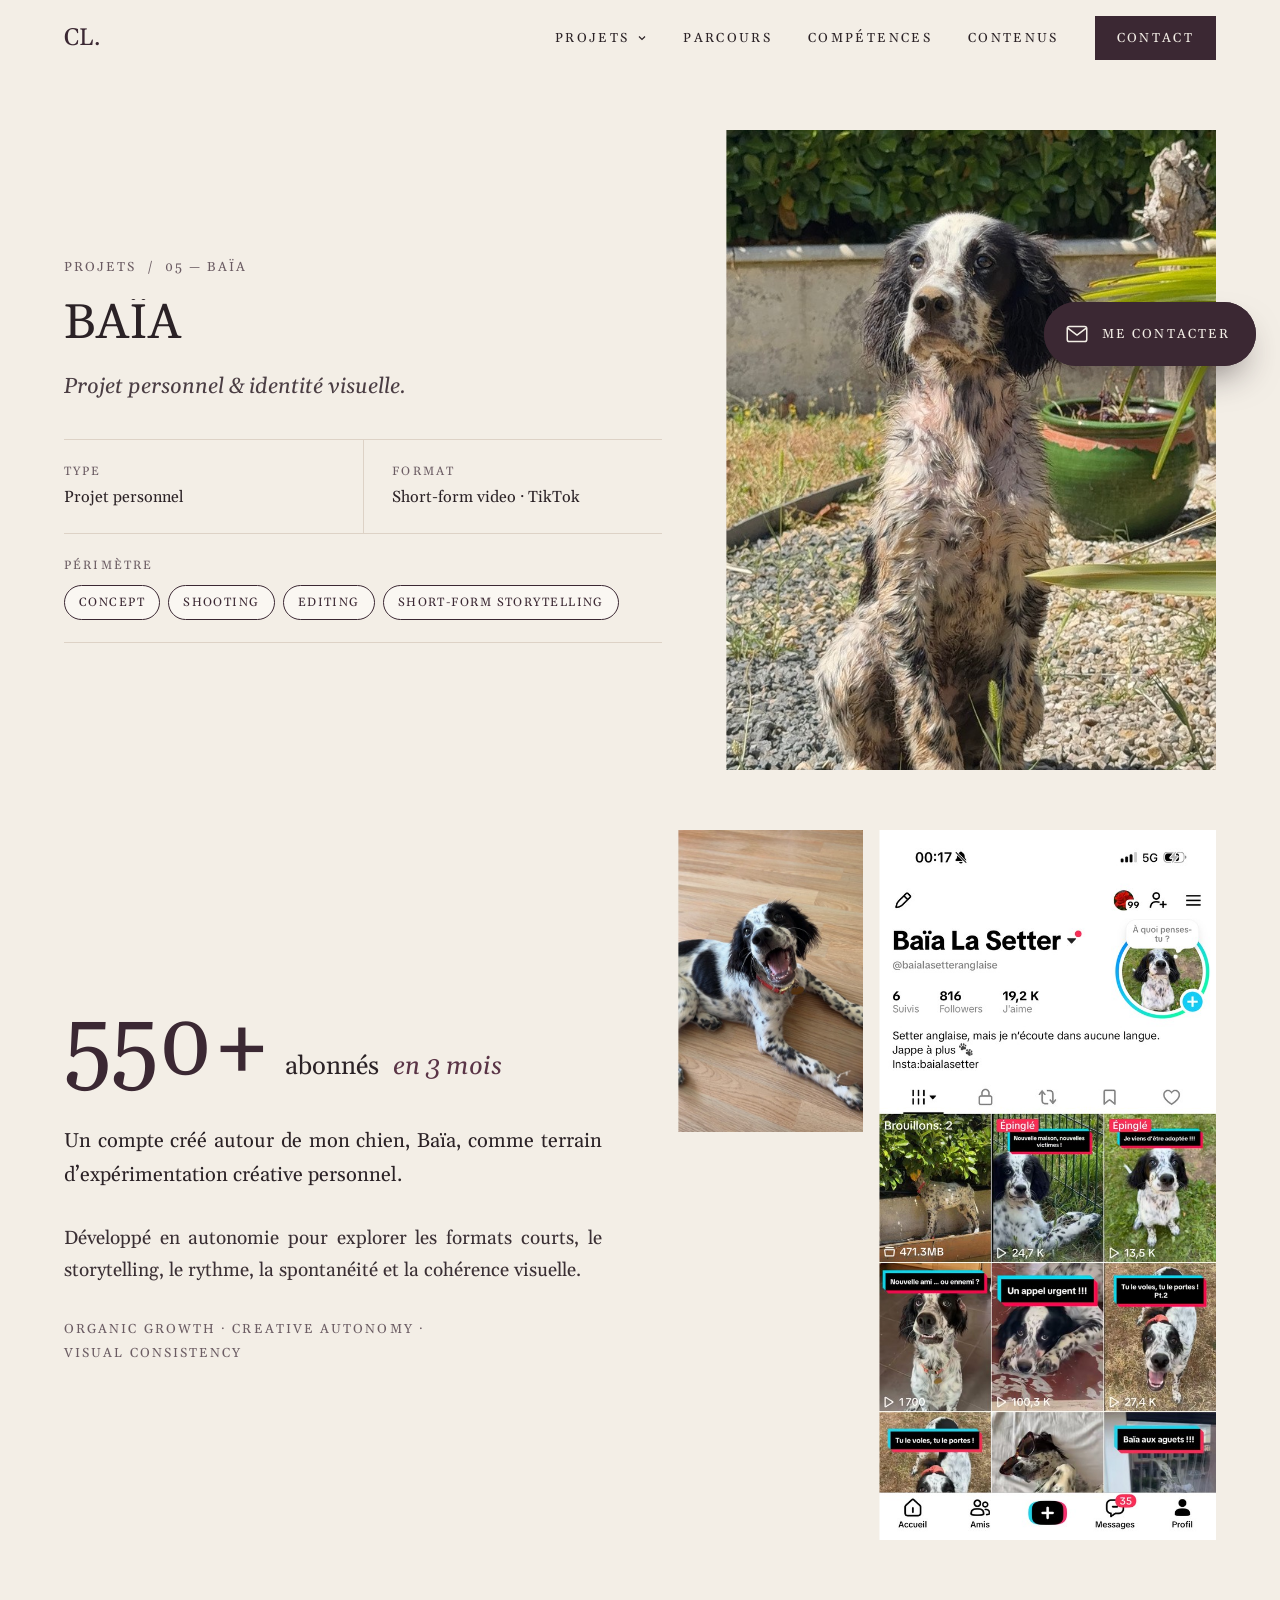
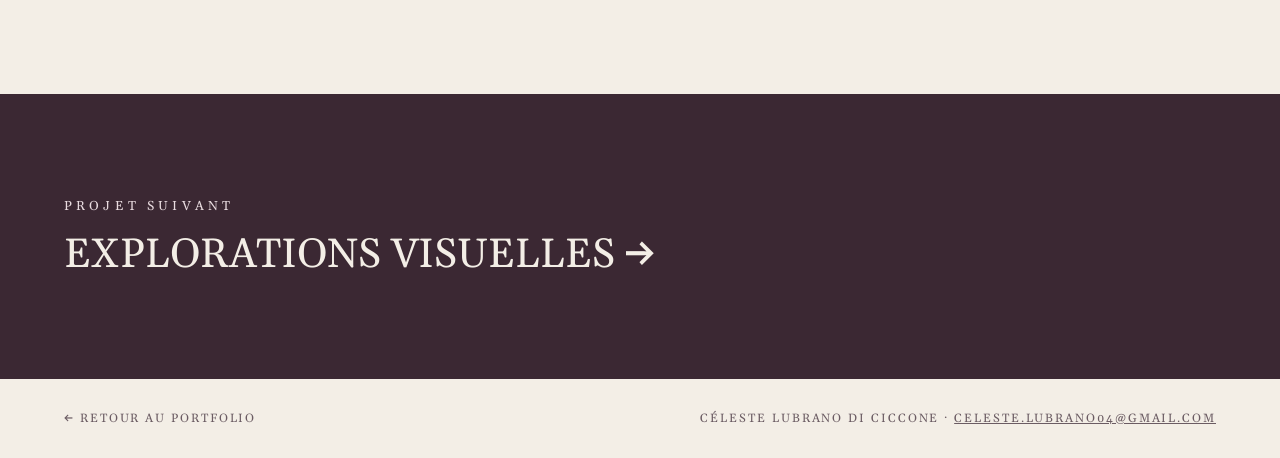
==== commit b6983fac: "Pages projets : vidéo Beauty, recadrage Gisou, titres sur une ligne, photos en grand au clic, Hôtel/" ====
--- a/projets/baia.html
+++ b/projets/baia.html
@@ -46,10 +46,10 @@
       <p class="p-sub rv" style="--d:.4s">Projet personnel &amp; identité visuelle.</p>
       <div class="meta rv" style="--d:.5s"><div><span>Type</span>Projet personnel</div><div><span>Format</span>Short-form video · TikTok</div><div class="meta-full"><span>Périmètre</span><div class="chips"><span class="chip">Concept</span><span class="chip">Shooting</span><span class="chip">Editing</span><span class="chip">Short-form storytelling</span></div></div></div>
     </div>
-    <div class="p-hero-visual zoom rv-img" data-cursor="VOIR"><img src="../assets/img/baia-chien.jpg" alt="Baïa, setter anglais" style="object-position:50% 35%"></div>
+    <div class="p-hero-visual zoom rv-img" data-open data-cursor="VOIR"><img src="../assets/img/baia-chien.jpg" alt="Baïa, setter anglais" style="object-position:50% 35%"></div>
   </div>
 </section>
-<section class="section" style="padding-top:60px"><div class="wrap" style="display:grid;grid-template-columns:repeat(auto-fit,minmax(min(100%,300px),1fr));gap:clamp(32px,6vw,90px);align-items:center"><div style="display:flex;flex-direction:column;gap:30px"><div class="rv" style="display:flex;gap:48px;flex-wrap:wrap"><div><div class="stat">550+</div><div class="caps" style="color:var(--gris);margin-top:10px">Abonnés</div></div><div><div class="stat">3</div><div class="caps" style="color:var(--gris);margin-top:10px">Mois</div></div></div><p class="rv" style="font-size:20px;line-height:1.7;max-width:44ch">Un compte créé autour de mon chien, Baïa, comme terrain d’expérimentation créative personnel.</p><p class="rv" style="font-size:19px;line-height:1.7;max-width:44ch;color:#3A2F34">Développé en autonomie pour explorer les formats courts, le storytelling, le rythme, la spontanéité et la cohérence&nbsp;visuelle.</p><p class="rv caps" style="color:var(--gris);line-height:1.9">Organic growth · Creative autonomy · Visual consistency</p></div><div style="display:grid;grid-template-columns:minmax(0,.55fr) minmax(0,1fr);gap:16px"><div class="zoom rv-img" style="aspect-ratio:483/788"><img src="../assets/img/baia-chien-2.jpg" alt="Baïa allongée sur le parquet"></div><div class="zoom rv-img" style="aspect-ratio:9/19;--d:.15s"><img src="../assets/img/baia-tiktok.jpg" alt="Profil TikTok Baïa La Setter" style="object-position:50% 0%"></div></div></div></section>
+<section class="section" style="padding-top:60px"><div class="wrap" style="display:grid;grid-template-columns:repeat(auto-fit,minmax(min(100%,300px),1fr));gap:clamp(32px,6vw,90px);align-items:center"><div style="display:flex;flex-direction:column;gap:30px"><p class="stat-line rv"><span class="stat">550+</span> abonnés <em>en 3&nbsp;mois</em></p><p class="rv" style="font-size:20px;line-height:1.7;max-width:none;text-align:justify;hyphens:auto">Un compte créé autour de mon chien, Baïa, comme terrain d’expérimentation créative personnel.</p><p class="rv" style="font-size:19px;line-height:1.7;max-width:none;text-align:justify;hyphens:auto;color:#3A2F34">Développé en autonomie pour explorer les formats courts, le storytelling, le rythme, la spontanéité et la cohérence&nbsp;visuelle.</p><p class="rv caps" style="color:var(--gris);line-height:1.9">Organic growth · Creative autonomy · Visual consistency</p></div><div style="display:grid;grid-template-columns:minmax(0,.55fr) minmax(0,1fr);gap:16px"><div class="zoom rv-img" data-open data-cursor="VOIR" style="aspect-ratio:483/788"><img src="../assets/img/baia-chien-2.jpg" alt="Baïa allongée sur le parquet"></div><div class="zoom rv-img" data-open data-cursor="VOIR" style="aspect-ratio:9/19;--d:.15s"><img src="../assets/img/baia-tiktok.jpg" alt="Profil TikTok Baïa La Setter" style="object-position:50% 0%"></div></div></div></section>
 </main>
 <a class="next" href="explorations-visuelles.html">
   <div class="wrap"><div class="kicker">Projet suivant</div><h2>Explorations visuelles <span class="arr">→</span></h2></div>
@@ -58,6 +58,7 @@
 <div class="lightbox" role="dialog" aria-modal="true" aria-label="Lecteur vidéo">
   <button class="close" type="button" aria-label="Fermer la vidéo">✕</button>
   <video controls playsinline></video>
+  <img class="lb-img" alt="" hidden>
 </div>
 <a class="to-top" href="#" data-top aria-label="Remonter en haut de la page"><svg width="20" height="20" viewBox="0 0 24 24" fill="none" stroke="currentColor" stroke-width="1.6" stroke-linecap="round" stroke-linejoin="round" aria-hidden="true"><path d="M12 19V5M5.5 11.5L12 5l6.5 6.5"/></svg></a>
 <a class="bubble" href="../index.html#contact" aria-label="Me contacter">
--- a/assets/css/style.css
+++ b/assets/css/style.css
@@ -618,6 +618,7 @@
 .orbit .slide.is-active figcaption{opacity:1;transform:none}
 .orbit .slide:not(.is-active) .play{opacity:0;pointer-events:none}
 .orbit .slide.is-active [data-open]{cursor:zoom-in}
+.lightbox [hidden]{display:none!important}
 .car-wrap .car-arrow{top:calc(var(--card-w) * 16 / 18 + 10px)}
 .car-wrap .car-arrow.car-prev{left:calc(50% - var(--card-w) / 2 - 86px)}
 .car-wrap .car-arrow.car-next{right:calc(50% - var(--card-w) / 2 - 86px)}
@@ -628,6 +629,23 @@
   .to-top{bottom:calc(86px + env(safe-area-inset-bottom,0px));right:calc(18px + env(safe-area-inset-right,0px));width:48px;height:48px}
 }
 
+
+/* ---------- V6 : pages projets ---------- */
+.next h2{font-size:clamp(26px,3.2vw,48px);white-space:nowrap;overflow:hidden;text-overflow:ellipsis}
+.chain.one-line{flex-wrap:nowrap;white-space:nowrap;gap:10px 14px;font-size:clamp(15px,1.5vw,21px)}
+.p-hero-visual video{width:100%;height:100%;object-fit:cover}
+.p-hero-visual .play{position:absolute;left:18px;bottom:18px;width:56px;height:56px;border-radius:50%;background:rgba(43,34,38,.6);border:0;display:flex;align-items:center;justify-content:center;cursor:pointer;transition:transform .5s var(--ease),background .4s}
+.p-hero-visual:hover .play{transform:scale(1.12);background:var(--prune)}
+[data-open]{cursor:zoom-in}
+.lightbox [hidden]{display:none!important}
+.gallery figcaption.place{display:flex;flex-direction:column;gap:4px;text-transform:none;letter-spacing:0;color:var(--encre);margin-top:6px}
+.place b{font-weight:400;font-size:clamp(26px,2.6vw,36px);text-transform:uppercase;letter-spacing:.04em;color:var(--prune);line-height:1.1}
+.place span{font-size:17px;font-style:italic;color:#4A3D43}
+.place small{font-size:12px;letter-spacing:.16em;text-transform:uppercase;color:var(--gris)}
+.stat-line{display:flex;flex-wrap:wrap;align-items:baseline;gap:6px 14px;font-size:clamp(20px,2vw,26px);line-height:1.1;color:var(--encre)}
+.stat-line .stat{font-size:clamp(56px,7vw,104px)}
+.stat-line em{color:var(--prune-2)}
+
 /* Mouvement réduit (préférence système) */
 @media (prefers-reduced-motion:reduce){
   *,*::before,*::after{animation:none!important;transition:none!important}
@@ -636,3 +654,140 @@
   .anim .stop .lbl{transform:translateY(-50%)!important}
   .curtain{display:none}
 }
+
+/* =========================================================
+   VERSION MOBILE « STORIES » — uniquement sur téléphone (≤ 760 px)
+   La version ordinateur n'est pas concernée.
+   ========================================================= */
+.m-stories{display:none}
+@media (max-width:760px){
+  body.has-stories > :not(.m-stories):not(.lightbox):not(.curtain):not(script){display:none!important}
+  body.has-stories{height:100%;overflow:hidden}
+  .m-stories{display:block;position:fixed;inset:0;z-index:50;background:var(--creme);color:var(--encre);--barH:calc(62px + env(safe-area-inset-top,0px))}
+  .m-scroller{position:absolute;inset:0;display:flex;overflow-x:auto;overflow-y:hidden;scroll-snap-type:x mandatory;overscroll-behavior:contain;-webkit-overflow-scrolling:touch;scrollbar-width:none}
+  .m-scroller::-webkit-scrollbar{display:none}
+
+  /* barre façon stories */
+  .m-bar{position:fixed;left:0;right:0;top:0;z-index:60;padding:calc(8px + env(safe-area-inset-top,0px)) max(16px,env(safe-area-inset-right,0px)) 8px max(16px,env(safe-area-inset-left,0px));display:flex;flex-direction:column;gap:8px;color:var(--prune);transition:color .5s}
+  .m-bar.dark{color:var(--creme)}
+  .m-segs{display:flex;gap:4px}
+  .m-seg{flex:1;height:14px;padding:5px 0;border:0;background:none;cursor:pointer;display:block}
+  .m-seg i{display:block;height:3px;border-radius:3px;background:currentColor;opacity:.22;position:relative;overflow:hidden}
+  .m-seg i::after{content:"";position:absolute;inset:0;background:currentColor;transform:scaleX(0);transform-origin:left;transition:transform .6s var(--ease)}
+  .m-seg.done i::after,.m-seg.cur i::after{transform:scaleX(1)}
+  .m-seg.done i,.m-seg.cur i{opacity:1}
+  .m-seg.done i{opacity:.55}
+  .m-bar-row{display:flex;align-items:center;justify-content:space-between;gap:10px}
+  .m-logo{font-size:20px;text-decoration:none;color:inherit;min-width:44px;min-height:36px;display:flex;align-items:center}
+  .m-label{font-size:11px;letter-spacing:.22em;text-transform:uppercase;opacity:.8}
+  .m-bar-cta{font-size:11px;letter-spacing:.16em;text-transform:uppercase;text-decoration:none;color:var(--creme);background:var(--prune);padding:9px 14px;border-radius:999px;min-height:36px;display:flex;align-items:center}
+  .m-bar.dark .m-bar-cta{background:var(--creme);color:var(--prune)}
+
+  /* bouton retour à l'accueil */
+  .m-home{position:fixed;right:max(16px,env(safe-area-inset-right,0px));bottom:calc(16px + env(safe-area-inset-bottom,0px));z-index:70;width:48px;height:48px;border-radius:50%;border:1px solid var(--prune);background:var(--ivoire);color:var(--prune);display:flex;align-items:center;justify-content:center;box-shadow:0 12px 26px -12px rgba(43,34,38,.6);opacity:0;transform:translateY(16px);pointer-events:none;transition:opacity .4s,transform .5s var(--ease)}
+  .m-home.show{opacity:1;transform:none;pointer-events:auto}
+
+  /* chapitres plein écran */
+  .m-ch{position:relative;flex:0 0 100%;width:100%;height:100vh;height:100svh;scroll-snap-align:start;scroll-snap-stop:always;padding:calc(var(--barH) + 14px) max(18px,env(safe-area-inset-right,0px)) calc(20px + env(safe-area-inset-bottom,0px)) max(18px,env(safe-area-inset-left,0px));display:flex;flex-direction:column;justify-content:center;gap:clamp(12px,2.4svh,22px);overflow:hidden}
+  .m-ch[data-tone="dark"]{background:var(--prune);color:var(--creme)}
+  .m-kick{font-size:11px;letter-spacing:.3em;text-transform:uppercase;color:var(--gris);margin:0}
+  .m-ch[data-tone="dark"] .m-kick{color:var(--rose)}
+  .m-head{display:flex;flex-direction:column;gap:6px}
+  .m-head h2,.m-contact h2{font-size:clamp(26px,7.6vw,34px);line-height:1.1;text-transform:uppercase;letter-spacing:.01em}
+  .m-head h2 em{font-style:italic;text-transform:none;color:var(--prune-2)}
+  .m-ch[data-tone="dark"] .m-head h2 em{color:var(--rose)}
+
+  /* apparitions */
+  .m-ready .m-in,.m-ready .m-step,.m-ready .m-tile{opacity:0;transform:translateY(26px);transition:opacity .8s var(--ease),transform 1s var(--ease);transition-delay:calc(var(--k,0) * 90ms + 120ms)}
+  .m-ready .on .m-in,.m-ready .on .m-step,.m-ready .on .m-tile{opacity:1;transform:none}
+
+  /* 1. accueil */
+  .m-intro{align-items:center;text-align:center;justify-content:center}
+  .m-avatar{position:relative;--av:min(36svh,46vw,190px);width:var(--av);height:var(--av);border-radius:50%;padding:7px;flex-shrink:0;box-sizing:border-box}
+  .m-ring{position:absolute;inset:0;border-radius:50%;background:conic-gradient(var(--prune),var(--rose),var(--prune-2),var(--prune));animation:spin 8s linear infinite}
+  .m-avatar img{position:relative;width:100%;height:100%;border-radius:50%;object-fit:cover;object-position:35% 25%;border:4px solid var(--creme)}
+  .m-intro h1{font-size:clamp(28px,8.6vw,38px);line-height:1.04;text-transform:uppercase;margin:0}
+  .m-role{font-size:11px;letter-spacing:.2em;text-transform:uppercase;margin:0}
+  .m-tagline{font-size:clamp(17px,4.8vw,20px);font-style:italic;line-height:1.35;color:#4A3D43;margin:0}
+  .m-quals{list-style:none;margin:0;padding:0;display:flex;flex-wrap:wrap;justify-content:center;gap:6px}
+  .m-quals li{font-size:10px;letter-spacing:.14em;text-transform:uppercase;padding:6px 10px;border:1px solid var(--ligne);border-radius:999px;background:var(--ivoire)}
+  .m-actions{display:grid;grid-template-columns:1fr 1fr;gap:10px;width:100%}
+  .m-btn{display:flex;align-items:center;justify-content:center;min-height:50px;padding:0 12px;background:var(--prune);color:var(--creme);text-decoration:none;font-size:12px;letter-spacing:.14em;text-transform:uppercase;border:1px solid var(--prune)}
+  .m-btn.m-ghost{background:transparent;color:var(--prune)}
+  .m-hint{position:absolute;left:0;right:0;bottom:calc(18px + env(safe-area-inset-bottom,0px));display:flex;flex-direction:row;justify-content:center;align-items:center;gap:10px;font-size:10px;letter-spacing:.24em;text-transform:uppercase;color:var(--gris)}
+  .m-hint i{width:30px;height:1px;background:var(--prune);animation:mHint 1.8s var(--ease) infinite;transform-origin:left}
+  @keyframes mHint{0%{transform:scaleX(0);opacity:1}60%{transform:scaleX(1);opacity:1}100%{transform:scaleX(1) translateX(8px);opacity:0}}
+
+  /* rails glissés au doigt */
+  .m-rail{display:flex;gap:12px;overflow-x:auto;overscroll-behavior-x:contain;scroll-snap-type:x mandatory;margin:0 calc(-1 * max(18px,env(safe-area-inset-left,0px)));padding:4px max(18px,env(safe-area-inset-left,0px));scrollbar-width:none;-webkit-overflow-scrolling:touch}
+  .m-rail::-webkit-scrollbar{display:none}
+  .m-dots{display:flex;justify-content:center;gap:6px;flex-wrap:wrap}
+  .m-dots button{width:7px;height:7px;padding:0;border:0;border-radius:999px;background:currentColor;opacity:.25;transition:width .4s var(--ease),opacity .4s;cursor:pointer}
+  .m-dots button[aria-current="true"]{width:24px;opacity:1}
+  .m-dots button::after{content:"";display:block;width:100%;height:100%;padding:10px;margin:-10px}
+
+  /* 2. projets */
+  .m-card{position:relative;flex:0 0 80vw;height:min(60svh,128vw);scroll-snap-align:center;overflow:hidden;border-radius:6px;text-decoration:none;color:var(--creme);transform:scale(.94);transition:transform .6s var(--ease)}
+  .m-card.is-active{transform:none}
+  .m-card img{position:absolute;inset:0;width:100%;height:100%;object-fit:cover}
+  .m-card::after{content:"";position:absolute;inset:0;background:linear-gradient(to top,rgba(43,34,38,.92) 0%,rgba(43,34,38,.35) 45%,rgba(43,34,38,0) 70%)}
+  .m-card-txt{position:absolute;left:0;right:0;bottom:0;z-index:1;padding:18px;display:flex;flex-direction:column;gap:6px}
+  .m-num{font-style:italic;color:var(--rose);font-size:18px}
+  .m-card-title{font-size:22px;line-height:1.1;text-transform:uppercase;letter-spacing:.02em}
+  .m-card-sub{font-size:14px;font-style:italic;color:var(--rose-clair);line-height:1.35}
+  .m-go{margin-top:8px;align-self:flex-start;font-size:11px;letter-spacing:.16em;text-transform:uppercase;background:var(--creme);color:var(--prune);padding:10px 14px}
+
+  /* 3. posts & vidéos */
+  .m-media{flex:0 0 auto;margin:0;scroll-snap-align:center;display:flex;flex-direction:column;gap:8px;opacity:.55;transform:scale(.9);transition:opacity .5s,transform .6s var(--ease)}
+  .m-media.is-active{opacity:1;transform:none}
+  .m-frame{position:relative;height:min(54svh,108vw);aspect-ratio:9/16;overflow:hidden;border-radius:6px;background:#E6DDD3;box-shadow:0 20px 40px -24px rgba(43,34,38,.6)}
+  .m-frame img,.m-frame video{width:100%;height:100%;object-fit:cover;display:block}
+  .m-play{position:absolute;left:12px;bottom:12px;width:44px;height:44px;border-radius:50%;border:0;background:rgba(43,34,38,.65);display:flex;align-items:center;justify-content:center}
+  .m-media figcaption{display:flex;flex-direction:column;align-items:flex-start;gap:6px;font-size:14px;max-width:calc(min(54svh,108vw) * 9 / 16)}
+
+  /* 4. parcours */
+  .m-steps{list-style:none;margin:0;padding:0;display:flex;flex-direction:column;gap:clamp(12px,2.2svh,20px);position:relative}
+  .m-steps::before{content:"";position:absolute;left:22px;top:10px;bottom:10px;width:1px;background:rgba(233,220,224,.35)}
+  .m-step{display:flex;align-items:center;gap:16px;position:relative}
+  .m-step-ico{position:relative;width:46px;height:46px;flex-shrink:0;border-radius:50%;background:var(--creme);color:var(--prune);display:flex;align-items:center;justify-content:center}
+  .m-flag{position:absolute;right:-12px;top:-8px}
+  .m-flag svg{display:block;width:26px;height:auto;border-radius:2px;border:2px solid var(--prune)}
+  .m-rec{position:absolute;left:-12px;top:-10px;display:inline-flex;align-items:center;gap:4px;background:var(--creme);color:var(--prune);font:600 8px/1 -apple-system,"Segoe UI",Helvetica,Arial,sans-serif;letter-spacing:.1em;padding:4px 6px;border-radius:999px}
+  .m-rec i{width:5px;height:5px;border-radius:50%;background:#D23B3B;animation:blink 1.2s infinite}
+  .m-step-txt{display:flex;flex-direction:column;gap:1px;min-width:0}
+  .m-year{font-size:11px;letter-spacing:.2em;color:var(--rose)}
+  .m-step-txt b{font-weight:400;font-size:19px;line-height:1.2}
+  .m-step-txt span:last-child{font-size:13px;color:var(--rose-clair);font-style:italic}
+  .m-langs{border:1px solid rgba(233,220,224,.3);padding:14px 16px;display:flex;flex-direction:column;gap:8px}
+  .m-langs div{display:flex;gap:16px}
+  .m-langs b{font-weight:400;font-style:italic;font-size:26px;color:var(--rose)}
+  .m-langs p{margin:0;font-size:13px;color:var(--rose-clair)}
+
+  /* 5. compétences */
+  .m-skills{background:var(--ivoire)}
+  .m-tiles{list-style:none;margin:0;padding:0;display:grid;grid-template-columns:repeat(2,minmax(0,1fr));gap:10px}
+  .m-tile{border:1px solid var(--ligne);background:var(--creme);padding:clamp(10px,1.8svh,16px) 12px;display:flex;flex-direction:column;gap:8px;font-size:13px;letter-spacing:.06em;text-transform:uppercase;line-height:1.25;min-height:clamp(78px,11svh,104px)}
+  .m-tile-ico{color:var(--prune)}
+  .m-tile-pdf{background:var(--prune);border-color:var(--prune);padding:0}
+  .m-tile-pdf a{display:flex;flex-direction:column;gap:8px;height:100%;padding:clamp(10px,1.8svh,16px) 12px;color:var(--creme);text-decoration:none}
+  .m-tile-pdf .m-tile-ico{color:var(--rose)}
+
+  /* 6. contact */
+  .m-contact h2{margin:0;font-size:clamp(28px,8.4vw,38px);text-transform:none}
+  .m-big{display:flex;flex-direction:column;gap:10px}
+  .m-bigbtn{display:flex;align-items:center;gap:14px;min-height:clamp(60px,9svh,74px);padding:0 16px;background:var(--creme);color:var(--prune);text-decoration:none}
+  .m-bigbtn b{display:block;font-weight:400;font-size:18px;letter-spacing:.08em;text-transform:uppercase}
+  .m-bigbtn small{display:block;font-size:13px;color:var(--gris);overflow-wrap:anywhere}
+  .m-big-ico{width:44px;height:44px;flex-shrink:0;border-radius:50%;background:var(--prune);color:var(--creme);display:flex;align-items:center;justify-content:center}
+  .m-copy{display:flex;align-items:center;justify-content:center;gap:10px;min-height:48px;background:transparent;color:var(--creme);border:1px solid rgba(233,220,224,.4);font-size:13px;letter-spacing:.08em;cursor:pointer}
+  .m-copy.done{border-color:var(--rose);background:rgba(201,169,180,.18)}
+  .m-foot{margin:0;font-size:11px;letter-spacing:.16em;text-transform:uppercase;color:var(--rose-clair);text-align:center}
+  .m-foot b{font-weight:400;font-size:16px;letter-spacing:0;color:var(--creme);margin-right:6px}
+}
+@media (max-width:760px) and (max-height:700px){
+  .m-quals,.m-hint{display:none}
+  .m-langs p{display:none}
+}
+@media (max-width:760px) and (prefers-reduced-motion:reduce){
+  .m-ready .m-in,.m-ready .m-step,.m-ready .m-tile{opacity:1!important;transform:none!important}
+}
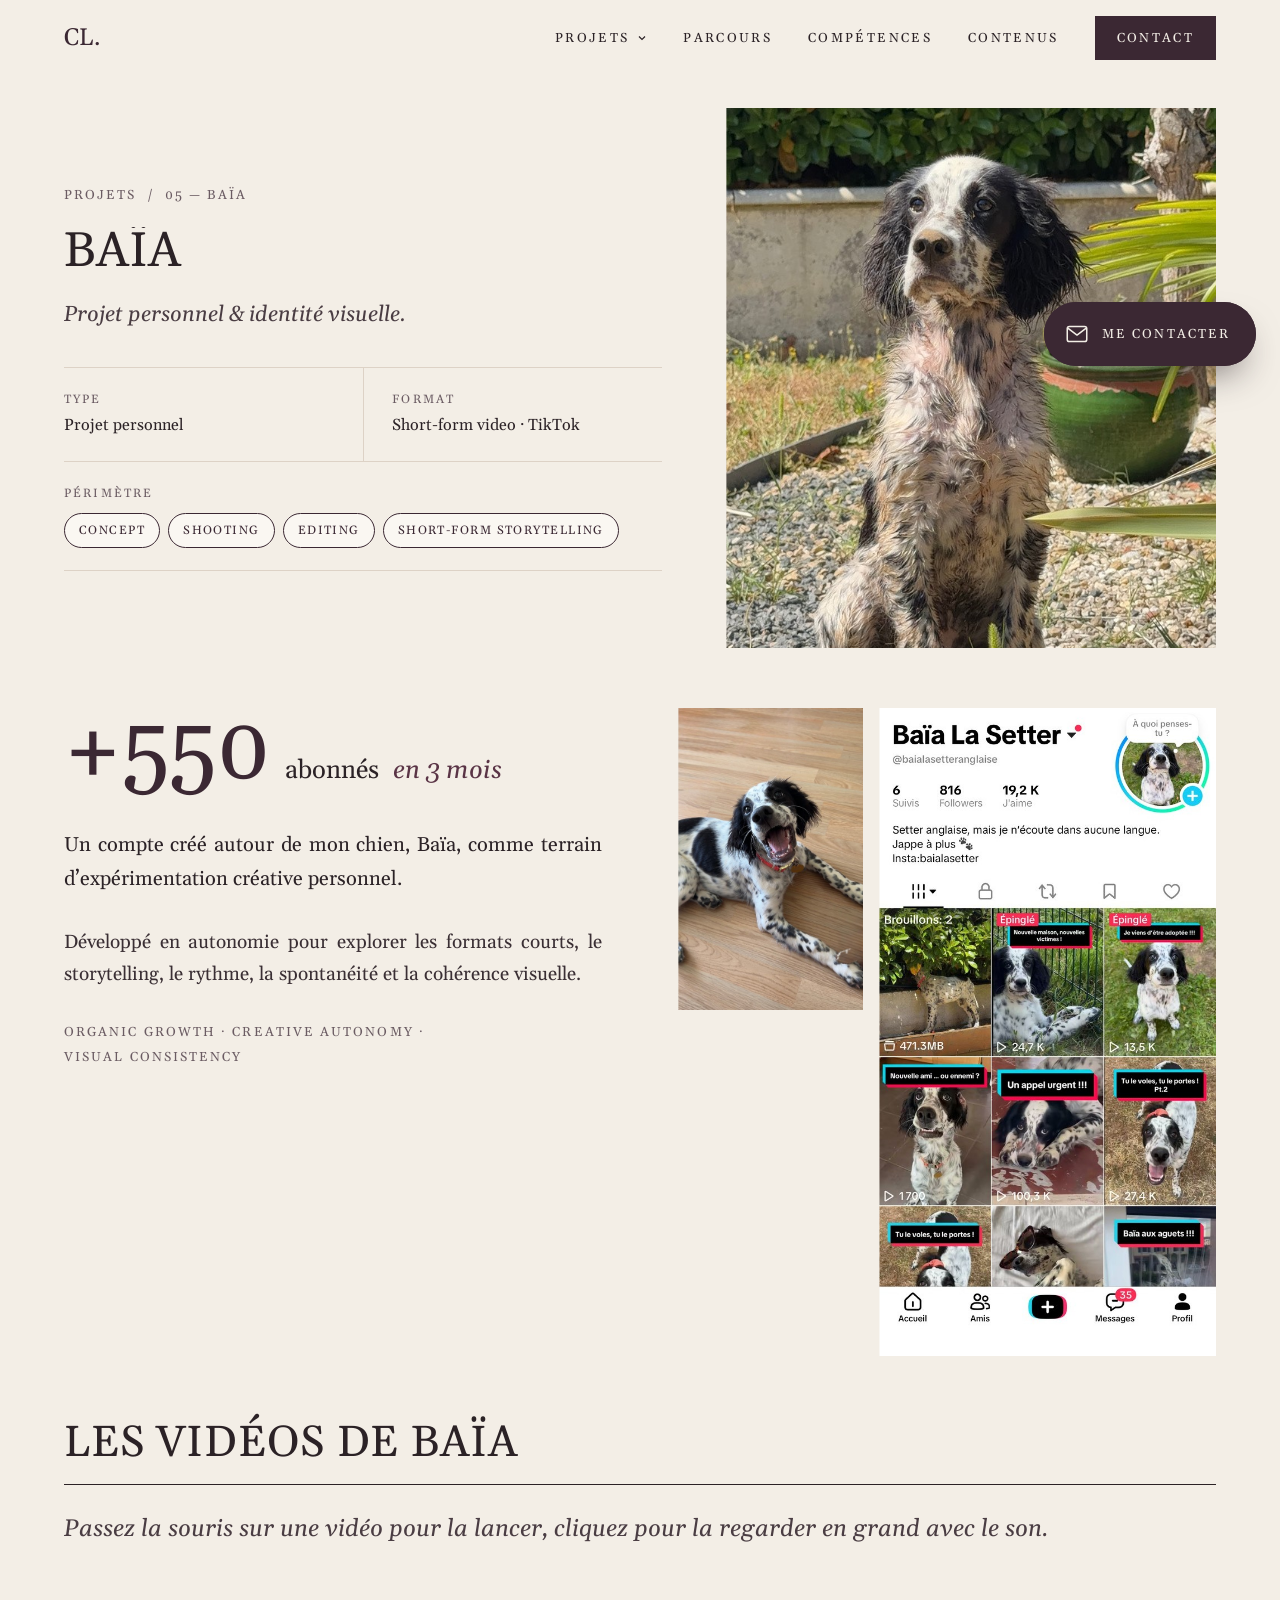
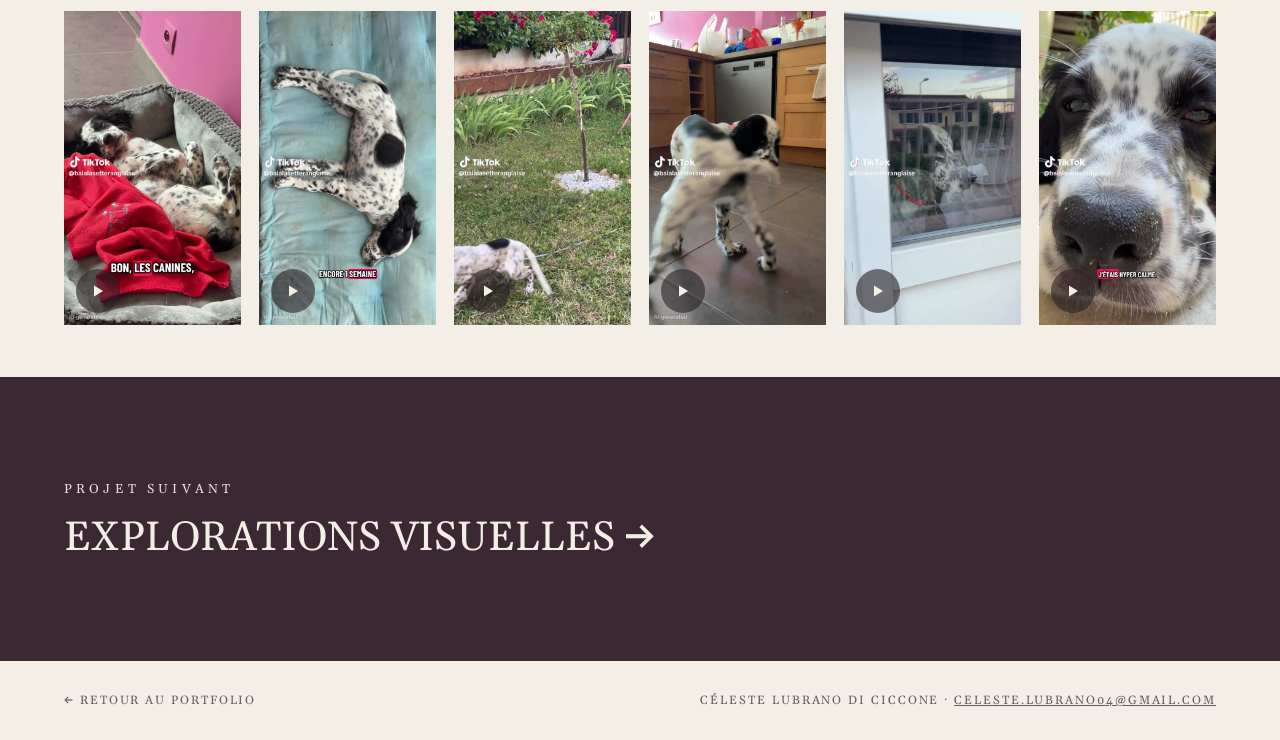
==== commit 9b00412d: "Pages projets : vidéos hôtel/restaurant et Baïa, Gisou vidéo en haut, espaces resserrés, texte justi" ====
--- a/projets/baia.html
+++ b/projets/baia.html
@@ -13,14 +13,14 @@
 <link rel="stylesheet" href="../assets/css/style.css">
 <script>document.documentElement.classList.add('js')</script>
 </head>
-<body>
+<body class="p-page">
 <div class="curtain" aria-hidden="true"><span>CL.</span></div>
 <div class="cursor" aria-hidden="true"><span></span></div>
 <header class="header">
   <div class="wrap">
     <a class="logo" href="../index.html" aria-label="Retour à l’accueil">CL.</a>
     <nav class="nav" aria-label="Navigation principale">
-      <div class="nav-drop"><a class="nav-drop-btn" href="../index.html#projets" aria-haspopup="true">Projets<svg width="10" height="10" viewBox="0 0 10 10" aria-hidden="true"><path d="M2 3.5l3 3 3-3" fill="none" stroke="currentColor" stroke-width="1.2"/></svg></a><div class="drop-menu"><a class="drop-item" href="rituals-yozakura.html"><img src="../assets/img/yozakura-kv.jpg" alt="" style="object-position:50% 62%"><span class="drop-num">01</span><span class="drop-name">Rituals Yozakura</span></a><a class="drop-item" href="gisou.html"><img src="../assets/img/gisou.jpg" alt="" style="object-position:50% 8%"><span class="drop-num">02</span><span class="drop-name">Gisou — The Nightmare</span></a><a class="drop-item" href="beauty-content.html"><img src="../assets/img/rituals-foam.jpg" alt="" style="object-position:50% 56%"><span class="drop-num">03</span><span class="drop-name">Beauty Content</span></a><a class="drop-item" href="hotellerie-lifestyle.html"><img src="../assets/img/restaurant.jpg" alt="" style="object-position:50% 50%"><span class="drop-num">04</span><span class="drop-name">Hôtellerie &amp; lifestyle</span></a><a class="drop-item" href="baia.html"><img src="../assets/img/baia-photos.jpg" alt="" style="object-position:50% 2%"><span class="drop-num">05</span><span class="drop-name">Baïa</span></a><a class="drop-item" href="explorations-visuelles.html"><img src="../assets/img/nuxe-ombre.jpg" alt="" style="object-position:50% 50%"><span class="drop-num">06</span><span class="drop-name">Explorations visuelles</span></a></div></div>
+      <div class="nav-drop"><a class="nav-drop-btn" href="../index.html#projets" aria-haspopup="true">Projets<svg width="10" height="10" viewBox="0 0 10 10" aria-hidden="true"><path d="M2 3.5l3 3 3-3" fill="none" stroke="currentColor" stroke-width="1.2"/></svg></a><div class="drop-menu"><a class="drop-item" href="rituals-yozakura.html"><img src="../assets/img/yozakura-kv.jpg" alt="" style="object-position:50% 62%"><span class="drop-num">01</span><span class="drop-name">Rituals Yozakura</span></a><a class="drop-item" href="gisou.html"><img src="../assets/img/gisou.jpg" alt="" style="object-position:50% 8%"><span class="drop-num">02</span><span class="drop-name">Gisou — The Nightmare</span></a><a class="drop-item" href="beauty-content.html"><img src="../assets/img/rituals-foam.jpg" alt="" style="object-position:50% 56%"><span class="drop-num">03</span><span class="drop-name">Beauty Content</span></a><a class="drop-item" href="hotellerie-lifestyle.html"><img src="../assets/img/restaurant.jpg" alt="" style="object-position:50% 50%"><span class="drop-num">04</span><span class="drop-name">Hôtellerie &amp; lifestyle</span></a><a class="drop-item" href="baia.html"><img src="../assets/img/baia-chien.jpg" alt="" style="object-position:50% 28%"><span class="drop-num">05</span><span class="drop-name">Baïa</span></a><a class="drop-item" href="explorations-visuelles.html"><img src="../assets/img/nuxe-ombre.jpg" alt="" style="object-position:50% 50%"><span class="drop-num">06</span><span class="drop-name">Explorations visuelles</span></a></div></div>
       <a href="../index.html#parcours">Parcours</a>
       <a href="../index.html#competences">Compétences</a>
       <a href="../index.html#contenus">Contenus</a>
@@ -49,7 +49,8 @@
     <div class="p-hero-visual zoom rv-img" data-open data-cursor="VOIR"><img src="../assets/img/baia-chien.jpg" alt="Baïa, setter anglais" style="object-position:50% 35%"></div>
   </div>
 </section>
-<section class="section" style="padding-top:60px"><div class="wrap" style="display:grid;grid-template-columns:repeat(auto-fit,minmax(min(100%,300px),1fr));gap:clamp(32px,6vw,90px);align-items:center"><div style="display:flex;flex-direction:column;gap:30px"><p class="stat-line rv"><span class="stat">550+</span> abonnés <em>en 3&nbsp;mois</em></p><p class="rv" style="font-size:20px;line-height:1.7;max-width:none;text-align:justify;hyphens:auto">Un compte créé autour de mon chien, Baïa, comme terrain d’expérimentation créative personnel.</p><p class="rv" style="font-size:19px;line-height:1.7;max-width:none;text-align:justify;hyphens:auto;color:#3A2F34">Développé en autonomie pour explorer les formats courts, le storytelling, le rythme, la spontanéité et la cohérence&nbsp;visuelle.</p><p class="rv caps" style="color:var(--gris);line-height:1.9">Organic growth · Creative autonomy · Visual consistency</p></div><div style="display:grid;grid-template-columns:minmax(0,.55fr) minmax(0,1fr);gap:16px"><div class="zoom rv-img" data-open data-cursor="VOIR" style="aspect-ratio:483/788"><img src="../assets/img/baia-chien-2.jpg" alt="Baïa allongée sur le parquet"></div><div class="zoom rv-img" data-open data-cursor="VOIR" style="aspect-ratio:9/19;--d:.15s"><img src="../assets/img/baia-tiktok.jpg" alt="Profil TikTok Baïa La Setter" style="object-position:50% 0%"></div></div></div></section>
+<section class="section" style="padding-top:60px"><div class="wrap" style="display:grid;grid-template-columns:repeat(auto-fit,minmax(min(100%,300px),1fr));gap:clamp(32px,6vw,90px);align-items:start"><div style="display:flex;flex-direction:column;gap:30px"><p class="stat-line rv"><span class="stat">+550</span> abonnés <em>en 3&nbsp;mois</em></p><p class="rv" style="font-size:20px;line-height:1.7;max-width:none;text-align:justify;hyphens:auto">Un compte créé autour de mon chien, Baïa, comme terrain d’expérimentation créative personnel.</p><p class="rv" style="font-size:19px;line-height:1.7;max-width:none;text-align:justify;hyphens:auto;color:#3A2F34">Développé en autonomie pour explorer les formats courts, le storytelling, le rythme, la spontanéité et la cohérence&nbsp;visuelle.</p><p class="rv caps" style="color:var(--gris);line-height:1.9">Organic growth · Creative autonomy · Visual consistency</p></div><div style="display:grid;grid-template-columns:minmax(0,.55fr) minmax(0,1fr);gap:16px"><div class="zoom rv-img" data-open data-cursor="VOIR" style="aspect-ratio:483/788"><img src="../assets/img/baia-chien-2.jpg" alt="Baïa allongée sur le parquet"></div><div class="zoom rv-img" data-open data-cursor="VOIR" style="aspect-ratio:603/1161;--d:.15s"><img src="../assets/img/baia-tiktok.jpg" alt="Profil TikTok Baïa La Setter" style="object-position:50% 0%"></div></div></div></section>
+<section class="section"><div class="wrap"><div class="sec-head"><div class="sec-title rv"><h2>Les vidéos de Baïa</h2></div><div class="rule"></div><p class="lead rv" style="margin-top:10px">Passez la souris sur une vidéo pour la lancer, cliquez pour la regarder en grand avec le son.</p></div><div class="gallery g6"><figure class="rv" style="--d:0.08s"><div class="zoom" data-open data-cursor="VOIR" style="aspect-ratio:9/16"><video data-hover-play muted loop playsinline preload="metadata" poster="../assets/img/poster-baia-1.jpg" src="../assets/video/baia-1.mp4"></video><button class="play" type="button" data-open-video="../assets/video/baia-1.mp4" aria-label="Regarder la vidéo Baïa 1 avec le son"><svg width="14" height="14" viewBox="0 0 14 14" aria-hidden="true"><path d="M3 1.5v11l9-5.5z" fill="#F3EEE6"/></svg></button></div></figure><figure class="rv" style="--d:0.16s"><div class="zoom" data-open data-cursor="VOIR" style="aspect-ratio:9/16"><video data-hover-play muted loop playsinline preload="metadata" poster="../assets/img/poster-baia-2.jpg" src="../assets/video/baia-2.mp4"></video><button class="play" type="button" data-open-video="../assets/video/baia-2.mp4" aria-label="Regarder la vidéo Baïa 2 avec le son"><svg width="14" height="14" viewBox="0 0 14 14" aria-hidden="true"><path d="M3 1.5v11l9-5.5z" fill="#F3EEE6"/></svg></button></div></figure><figure class="rv" style="--d:0.00s"><div class="zoom" data-open data-cursor="VOIR" style="aspect-ratio:9/16"><video data-hover-play muted loop playsinline preload="metadata" poster="../assets/img/poster-baia-3.jpg" src="../assets/video/baia-3.mp4"></video><button class="play" type="button" data-open-video="../assets/video/baia-3.mp4" aria-label="Regarder la vidéo Baïa 3 avec le son"><svg width="14" height="14" viewBox="0 0 14 14" aria-hidden="true"><path d="M3 1.5v11l9-5.5z" fill="#F3EEE6"/></svg></button></div></figure><figure class="rv" style="--d:0.08s"><div class="zoom" data-open data-cursor="VOIR" style="aspect-ratio:9/16"><video data-hover-play muted loop playsinline preload="metadata" poster="../assets/img/poster-baia-4.jpg" src="../assets/video/baia-4.mp4"></video><button class="play" type="button" data-open-video="../assets/video/baia-4.mp4" aria-label="Regarder la vidéo Baïa 4 avec le son"><svg width="14" height="14" viewBox="0 0 14 14" aria-hidden="true"><path d="M3 1.5v11l9-5.5z" fill="#F3EEE6"/></svg></button></div></figure><figure class="rv" style="--d:0.16s"><div class="zoom" data-open data-cursor="VOIR" style="aspect-ratio:9/16"><video data-hover-play muted loop playsinline preload="metadata" poster="../assets/img/poster-baia-5.jpg" src="../assets/video/baia-5.mp4"></video><button class="play" type="button" data-open-video="../assets/video/baia-5.mp4" aria-label="Regarder la vidéo Baïa 5 avec le son"><svg width="14" height="14" viewBox="0 0 14 14" aria-hidden="true"><path d="M3 1.5v11l9-5.5z" fill="#F3EEE6"/></svg></button></div></figure><figure class="rv" style="--d:0.00s"><div class="zoom" data-open data-cursor="VOIR" style="aspect-ratio:9/16"><video data-hover-play muted loop playsinline preload="metadata" poster="../assets/img/poster-baia-6.jpg" src="../assets/video/baia-6.mp4"></video><button class="play" type="button" data-open-video="../assets/video/baia-6.mp4" aria-label="Regarder la vidéo Baïa 6 avec le son"><svg width="14" height="14" viewBox="0 0 14 14" aria-hidden="true"><path d="M3 1.5v11l9-5.5z" fill="#F3EEE6"/></svg></button></div></figure></div></div></section>
 </main>
 <a class="next" href="explorations-visuelles.html">
   <div class="wrap"><div class="kicker">Projet suivant</div><h2>Explorations visuelles <span class="arr">→</span></h2></div>
--- a/assets/css/style.css
+++ b/assets/css/style.css
@@ -646,6 +646,20 @@
 .stat-line .stat{font-size:clamp(56px,7vw,104px)}
 .stat-line em{color:var(--prune-2)}
 
+
+/* ---------- V7 : pages projets plus compactes, texte justifié ---------- */
+.p-page .p-hero{padding-top:108px}
+.p-page .p-hero-visual{height:min(60svh,560px)}
+.p-page .section{padding-top:clamp(48px,5vw,80px)}
+.p-page .next{margin-top:clamp(36px,4vw,56px)}
+.p-page .spec{margin-top:24px!important}
+.p-page main p:not(.quote):not(.spec):not(.caps):not(.stat-line):not(.p-sub):not(.chain){text-align:justify;hyphens:auto;-webkit-hyphens:auto;text-wrap:wrap}
+.g6{grid-template-columns:repeat(6,minmax(0,1fr))}
+.gallery .zoom .play{position:absolute;left:12px;bottom:12px;width:44px;height:44px;border-radius:50%;background:rgba(43,34,38,.6);border:0;display:flex;align-items:center;justify-content:center;cursor:pointer;transition:transform .5s var(--ease),background .4s}
+.gallery .zoom:hover .play{transform:scale(1.12);background:var(--prune)}
+@media (max-width:980px){.g6{grid-template-columns:repeat(3,minmax(0,1fr))}}
+@media (max-width:760px){.g6{grid-template-columns:repeat(2,minmax(0,1fr))}.p-page .p-hero-visual{height:56svh}}
+
 /* Mouvement réduit (préférence système) */
 @media (prefers-reduced-motion:reduce){
   *,*::before,*::after{animation:none!important;transition:none!important}
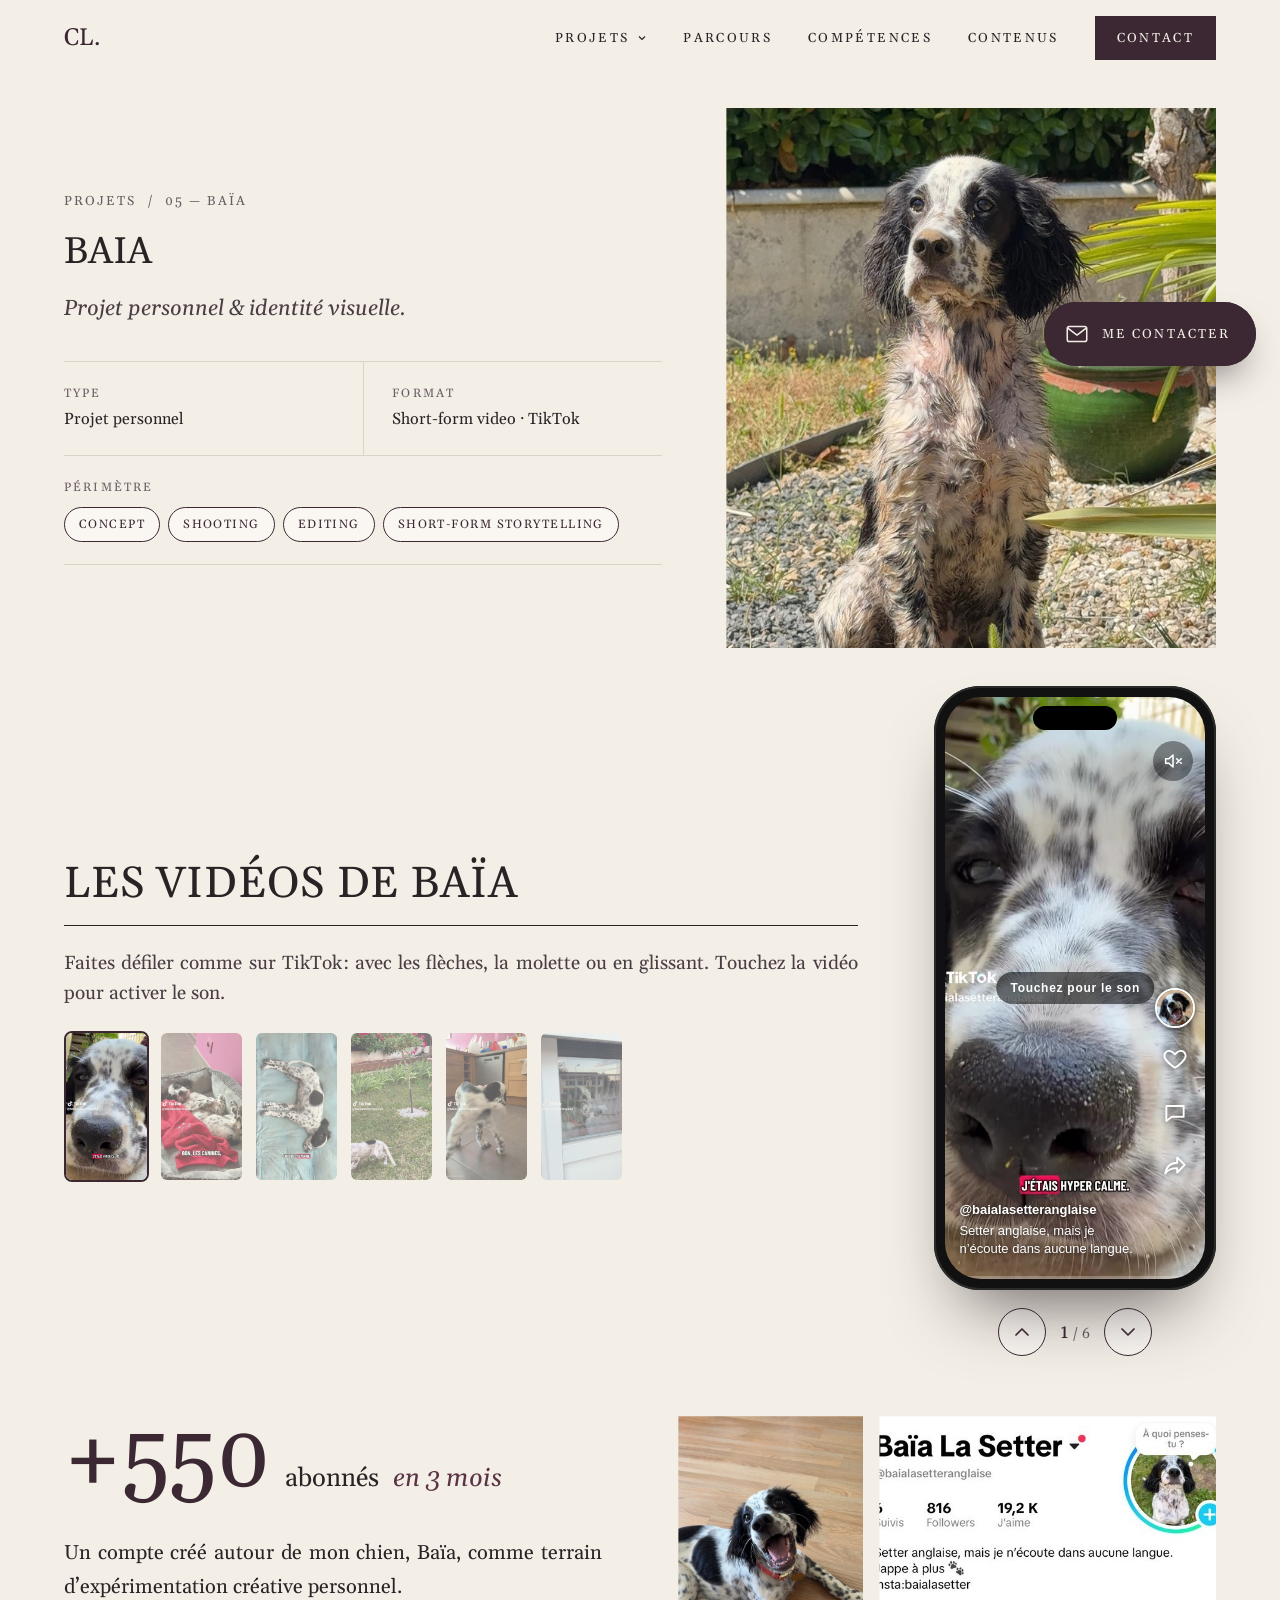
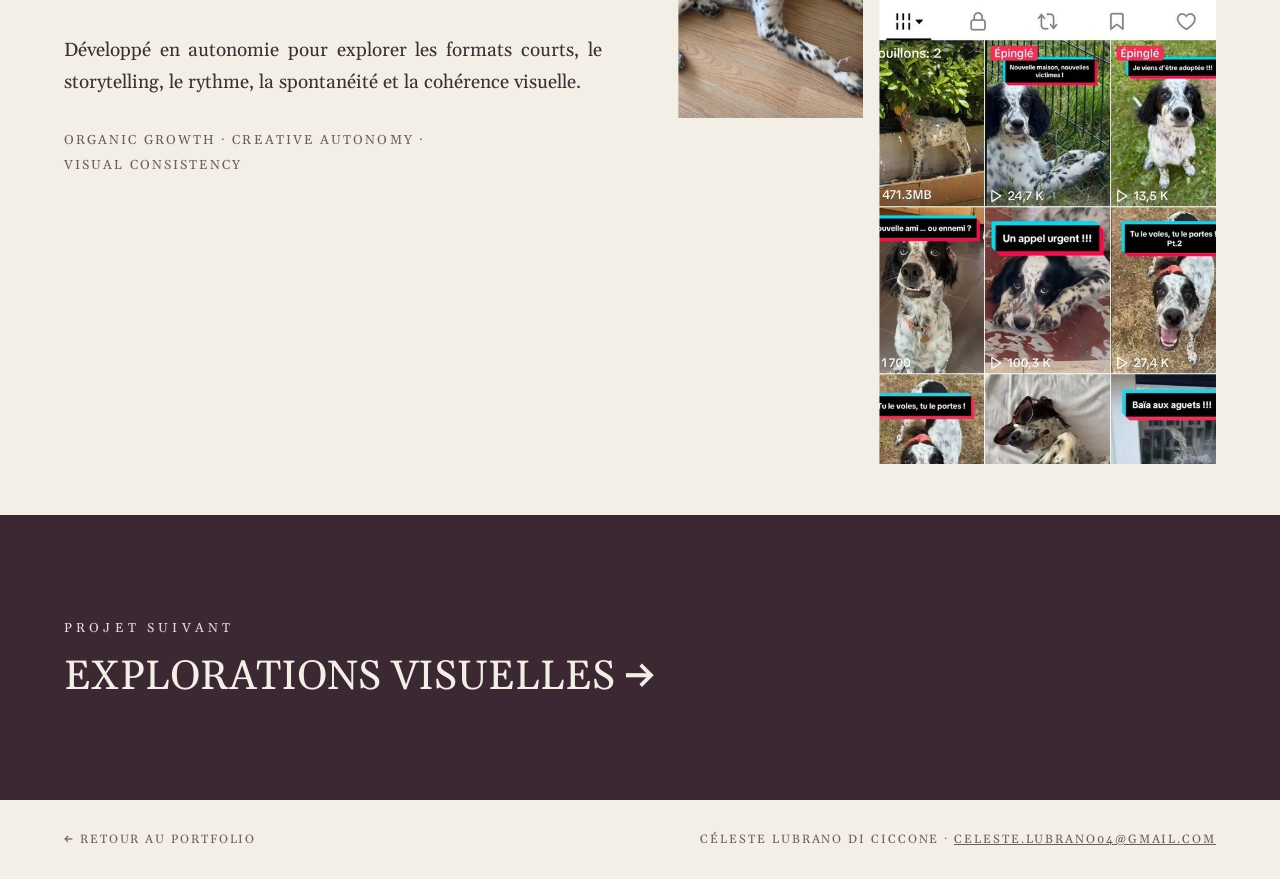
==== commit 070b8754: "Vignettes du menu, titres plus petits, vidéos en 9/16 entières, Beauty réorganisé, téléphone TikTok " ====
--- a/projets/baia.html
+++ b/projets/baia.html
@@ -20,7 +20,7 @@
   <div class="wrap">
     <a class="logo" href="../index.html" aria-label="Retour à l’accueil">CL.</a>
     <nav class="nav" aria-label="Navigation principale">
-      <div class="nav-drop"><a class="nav-drop-btn" href="../index.html#projets" aria-haspopup="true">Projets<svg width="10" height="10" viewBox="0 0 10 10" aria-hidden="true"><path d="M2 3.5l3 3 3-3" fill="none" stroke="currentColor" stroke-width="1.2"/></svg></a><div class="drop-menu"><a class="drop-item" href="rituals-yozakura.html"><img src="../assets/img/yozakura-kv.jpg" alt="" style="object-position:50% 62%"><span class="drop-num">01</span><span class="drop-name">Rituals Yozakura</span></a><a class="drop-item" href="gisou.html"><img src="../assets/img/gisou.jpg" alt="" style="object-position:50% 8%"><span class="drop-num">02</span><span class="drop-name">Gisou — The Nightmare</span></a><a class="drop-item" href="beauty-content.html"><img src="../assets/img/rituals-foam.jpg" alt="" style="object-position:50% 56%"><span class="drop-num">03</span><span class="drop-name">Beauty Content</span></a><a class="drop-item" href="hotellerie-lifestyle.html"><img src="../assets/img/restaurant.jpg" alt="" style="object-position:50% 50%"><span class="drop-num">04</span><span class="drop-name">Hôtellerie &amp; lifestyle</span></a><a class="drop-item" href="baia.html"><img src="../assets/img/baia-chien.jpg" alt="" style="object-position:50% 28%"><span class="drop-num">05</span><span class="drop-name">Baïa</span></a><a class="drop-item" href="explorations-visuelles.html"><img src="../assets/img/nuxe-ombre.jpg" alt="" style="object-position:50% 50%"><span class="drop-num">06</span><span class="drop-name">Explorations visuelles</span></a></div></div>
+      <div class="nav-drop"><a class="nav-drop-btn" href="../index.html#projets" aria-haspopup="true">Projets<svg width="10" height="10" viewBox="0 0 10 10" aria-hidden="true"><path d="M2 3.5l3 3 3-3" fill="none" stroke="currentColor" stroke-width="1.2"/></svg></a><div class="drop-menu"><a class="drop-item" href="rituals-yozakura.html"><img src="../assets/img/yozakura-kv.jpg" alt="" style="object-position:50% 62%"><span class="drop-num">01</span><span class="drop-name">Rituals Yozakura</span></a><a class="drop-item" href="gisou.html"><img src="../assets/img/thumb-gisou.jpg" alt="" style="object-position:50% 50%"><span class="drop-num">02</span><span class="drop-name">Gisou — The Nightmare</span></a><a class="drop-item" href="beauty-content.html"><img src="../assets/img/rituals-foam.jpg" alt="" style="object-position:50% 56%"><span class="drop-num">03</span><span class="drop-name">Beauty Content</span></a><a class="drop-item" href="hotellerie-lifestyle.html"><img src="../assets/img/restaurant.jpg" alt="" style="object-position:50% 50%"><span class="drop-num">04</span><span class="drop-name">Hôtellerie &amp; lifestyle</span></a><a class="drop-item" href="baia.html"><img src="../assets/img/thumb-baia.jpg" alt="" style="object-position:50% 50%"><span class="drop-num">05</span><span class="drop-name">Baïa</span></a><a class="drop-item" href="explorations-visuelles.html"><img src="../assets/img/thumb-explo.jpg" alt="" style="object-position:50% 50%"><span class="drop-num">06</span><span class="drop-name">Explorations visuelles</span></a></div></div>
       <a href="../index.html#parcours">Parcours</a>
       <a href="../index.html#competences">Compétences</a>
       <a href="../index.html#contenus">Contenus</a>
@@ -49,8 +49,29 @@
     <div class="p-hero-visual zoom rv-img" data-open data-cursor="VOIR"><img src="../assets/img/baia-chien.jpg" alt="Baïa, setter anglais" style="object-position:50% 35%"></div>
   </div>
 </section>
+<section class="section tt-section"><div class="wrap tt-wrap">
+  <div class="tt-intro">
+    <div class="sec-head" style="margin-bottom:0"><div class="sec-title rv"><h2>Les vidéos de Baïa</h2></div><div class="rule"></div></div>
+    <p class="rv tt-lead">Faites défiler comme sur TikTok&#8239;: avec les flèches, la molette ou en glissant. Touchez la vidéo pour activer le son.</p>
+    <div class="tt-thumbs rv"><button type="button" class="tt-thumb on" data-tt-go="0" aria-label="Vidéo 1"><img src="../assets/img/poster-baia-6.jpg" alt="" loading="lazy"></button><button type="button" class="tt-thumb" data-tt-go="1" aria-label="Vidéo 2"><img src="../assets/img/poster-baia-1.jpg" alt="" loading="lazy"></button><button type="button" class="tt-thumb" data-tt-go="2" aria-label="Vidéo 3"><img src="../assets/img/poster-baia-2.jpg" alt="" loading="lazy"></button><button type="button" class="tt-thumb" data-tt-go="3" aria-label="Vidéo 4"><img src="../assets/img/poster-baia-3.jpg" alt="" loading="lazy"></button><button type="button" class="tt-thumb" data-tt-go="4" aria-label="Vidéo 5"><img src="../assets/img/poster-baia-4.jpg" alt="" loading="lazy"></button><button type="button" class="tt-thumb" data-tt-go="5" aria-label="Vidéo 6"><img src="../assets/img/poster-baia-5.jpg" alt="" loading="lazy"></button></div>
+  </div>
+  <div class="tt-stage rv">
+    <div class="tt-phone" data-tt tabindex="0" aria-label="Vidéos de Baïa, façon TikTok">
+      <div class="tt-screen">
+        <video class="tt-vid on" muted loop playsinline preload="metadata" poster="../assets/img/poster-baia-6.jpg" src="../assets/video/baia-6.mp4"></video><video class="tt-vid" muted loop playsinline preload="none" poster="../assets/img/poster-baia-1.jpg" src="../assets/video/baia-1.mp4"></video><video class="tt-vid" muted loop playsinline preload="none" poster="../assets/img/poster-baia-2.jpg" src="../assets/video/baia-2.mp4"></video><video class="tt-vid" muted loop playsinline preload="none" poster="../assets/img/poster-baia-3.jpg" src="../assets/video/baia-3.mp4"></video><video class="tt-vid" muted loop playsinline preload="none" poster="../assets/img/poster-baia-4.jpg" src="../assets/video/baia-4.mp4"></video><video class="tt-vid" muted loop playsinline preload="none" poster="../assets/img/poster-baia-5.jpg" src="../assets/video/baia-5.mp4"></video>
+        <span class="tt-notch" aria-hidden="true"></span>
+        <button class="tt-sound" type="button" aria-label="Activer le son" data-tt-sound><span class="tt-off"><svg width="22" height="22" viewBox="0 0 24 24" fill="none" stroke="currentColor" stroke-width="1.7" stroke-linecap="round" stroke-linejoin="round" aria-hidden="true"><path d="M4 9.5h3.5L12 5.5v13l-4.5-4H4z"/><path d="M16 9.5l5 5M21 9.5l-5 5"/></svg></span><span class="tt-on"><svg width="22" height="22" viewBox="0 0 24 24" fill="none" stroke="currentColor" stroke-width="1.7" stroke-linecap="round" stroke-linejoin="round" aria-hidden="true"><path d="M4 9.5h3.5L12 5.5v13l-4.5-4H4z"/><path d="M16 9a4 4 0 0 1 0 6M18.5 6.5a7.5 7.5 0 0 1 0 11"/></svg></span></button>
+        <div class="tt-side" aria-hidden="true"><span class="tt-av"><img src="../assets/img/thumb-baia.jpg" alt=""></span><span><svg width="26" height="26" viewBox="0 0 24 24" fill="none" stroke="currentColor" stroke-width="1.7" stroke-linecap="round" stroke-linejoin="round" aria-hidden="true"><path d="M12 20s-7-4.4-9.2-8.7C1.3 8.2 3 4.5 6.6 4.5c2.1 0 3.6 1.2 5.4 3.2 1.8-2 3.3-3.2 5.4-3.2 3.6 0 5.3 3.7 3.8 6.8C19 15.6 12 20 12 20z"/></svg></span><span><svg width="26" height="26" viewBox="0 0 24 24" fill="none" stroke="currentColor" stroke-width="1.7" stroke-linecap="round" stroke-linejoin="round" aria-hidden="true"><path d="M4 5.5h16v10H9l-5 4z"/></svg></span><span><svg width="26" height="26" viewBox="0 0 24 24" fill="none" stroke="currentColor" stroke-width="1.7" stroke-linecap="round" stroke-linejoin="round" aria-hidden="true"><path d="M14 4l7 7-7 7v-4c-6 0-9 2-11 5 1-6 4-10 11-10z"/></svg></span></div>
+        <div class="tt-cap" aria-hidden="true"><b>@baialasetteranglaise</b><span>Setter anglaise, mais je n’écoute dans aucune langue.</span></div>
+        <div class="tt-bar" aria-hidden="true"><i></i></div>
+        <span class="tt-tap" aria-hidden="true">Touchez pour le son</span>
+      </div>
+    </div>
+    <div class="tt-nav"><button type="button" data-tt-prev aria-label="Vidéo précédente"><svg width="24" height="24" viewBox="0 0 24 24" fill="none" stroke="currentColor" stroke-width="1.7" stroke-linecap="round" stroke-linejoin="round" aria-hidden="true"><path d="M6 15l6-6 6 6"/></svg></button><span class="tt-count"><b>1</b> / 6</span><button type="button" data-tt-next aria-label="Vidéo suivante"><svg width="24" height="24" viewBox="0 0 24 24" fill="none" stroke="currentColor" stroke-width="1.7" stroke-linecap="round" stroke-linejoin="round" aria-hidden="true"><path d="M6 9l6 6 6-6"/></svg></button></div>
+  </div>
+</div></section>
 <section class="section" style="padding-top:60px"><div class="wrap" style="display:grid;grid-template-columns:repeat(auto-fit,minmax(min(100%,300px),1fr));gap:clamp(32px,6vw,90px);align-items:start"><div style="display:flex;flex-direction:column;gap:30px"><p class="stat-line rv"><span class="stat">+550</span> abonnés <em>en 3&nbsp;mois</em></p><p class="rv" style="font-size:20px;line-height:1.7;max-width:none;text-align:justify;hyphens:auto">Un compte créé autour de mon chien, Baïa, comme terrain d’expérimentation créative personnel.</p><p class="rv" style="font-size:19px;line-height:1.7;max-width:none;text-align:justify;hyphens:auto;color:#3A2F34">Développé en autonomie pour explorer les formats courts, le storytelling, le rythme, la spontanéité et la cohérence&nbsp;visuelle.</p><p class="rv caps" style="color:var(--gris);line-height:1.9">Organic growth · Creative autonomy · Visual consistency</p></div><div style="display:grid;grid-template-columns:minmax(0,.55fr) minmax(0,1fr);gap:16px"><div class="zoom rv-img" data-open data-cursor="VOIR" style="aspect-ratio:483/788"><img src="../assets/img/baia-chien-2.jpg" alt="Baïa allongée sur le parquet"></div><div class="zoom rv-img" data-open data-cursor="VOIR" style="aspect-ratio:603/1161;--d:.15s"><img src="../assets/img/baia-tiktok.jpg" alt="Profil TikTok Baïa La Setter" style="object-position:50% 0%"></div></div></div></section>
-<section class="section"><div class="wrap"><div class="sec-head"><div class="sec-title rv"><h2>Les vidéos de Baïa</h2></div><div class="rule"></div><p class="lead rv" style="margin-top:10px">Passez la souris sur une vidéo pour la lancer, cliquez pour la regarder en grand avec le son.</p></div><div class="gallery g6"><figure class="rv" style="--d:0.08s"><div class="zoom" data-open data-cursor="VOIR" style="aspect-ratio:9/16"><video data-hover-play muted loop playsinline preload="metadata" poster="../assets/img/poster-baia-1.jpg" src="../assets/video/baia-1.mp4"></video><button class="play" type="button" data-open-video="../assets/video/baia-1.mp4" aria-label="Regarder la vidéo Baïa 1 avec le son"><svg width="14" height="14" viewBox="0 0 14 14" aria-hidden="true"><path d="M3 1.5v11l9-5.5z" fill="#F3EEE6"/></svg></button></div></figure><figure class="rv" style="--d:0.16s"><div class="zoom" data-open data-cursor="VOIR" style="aspect-ratio:9/16"><video data-hover-play muted loop playsinline preload="metadata" poster="../assets/img/poster-baia-2.jpg" src="../assets/video/baia-2.mp4"></video><button class="play" type="button" data-open-video="../assets/video/baia-2.mp4" aria-label="Regarder la vidéo Baïa 2 avec le son"><svg width="14" height="14" viewBox="0 0 14 14" aria-hidden="true"><path d="M3 1.5v11l9-5.5z" fill="#F3EEE6"/></svg></button></div></figure><figure class="rv" style="--d:0.00s"><div class="zoom" data-open data-cursor="VOIR" style="aspect-ratio:9/16"><video data-hover-play muted loop playsinline preload="metadata" poster="../assets/img/poster-baia-3.jpg" src="../assets/video/baia-3.mp4"></video><button class="play" type="button" data-open-video="../assets/video/baia-3.mp4" aria-label="Regarder la vidéo Baïa 3 avec le son"><svg width="14" height="14" viewBox="0 0 14 14" aria-hidden="true"><path d="M3 1.5v11l9-5.5z" fill="#F3EEE6"/></svg></button></div></figure><figure class="rv" style="--d:0.08s"><div class="zoom" data-open data-cursor="VOIR" style="aspect-ratio:9/16"><video data-hover-play muted loop playsinline preload="metadata" poster="../assets/img/poster-baia-4.jpg" src="../assets/video/baia-4.mp4"></video><button class="play" type="button" data-open-video="../assets/video/baia-4.mp4" aria-label="Regarder la vidéo Baïa 4 avec le son"><svg width="14" height="14" viewBox="0 0 14 14" aria-hidden="true"><path d="M3 1.5v11l9-5.5z" fill="#F3EEE6"/></svg></button></div></figure><figure class="rv" style="--d:0.16s"><div class="zoom" data-open data-cursor="VOIR" style="aspect-ratio:9/16"><video data-hover-play muted loop playsinline preload="metadata" poster="../assets/img/poster-baia-5.jpg" src="../assets/video/baia-5.mp4"></video><button class="play" type="button" data-open-video="../assets/video/baia-5.mp4" aria-label="Regarder la vidéo Baïa 5 avec le son"><svg width="14" height="14" viewBox="0 0 14 14" aria-hidden="true"><path d="M3 1.5v11l9-5.5z" fill="#F3EEE6"/></svg></button></div></figure><figure class="rv" style="--d:0.00s"><div class="zoom" data-open data-cursor="VOIR" style="aspect-ratio:9/16"><video data-hover-play muted loop playsinline preload="metadata" poster="../assets/img/poster-baia-6.jpg" src="../assets/video/baia-6.mp4"></video><button class="play" type="button" data-open-video="../assets/video/baia-6.mp4" aria-label="Regarder la vidéo Baïa 6 avec le son"><svg width="14" height="14" viewBox="0 0 14 14" aria-hidden="true"><path d="M3 1.5v11l9-5.5z" fill="#F3EEE6"/></svg></button></div></figure></div></div></section>
+
 </main>
 <a class="next" href="explorations-visuelles.html">
   <div class="wrap"><div class="kicker">Projet suivant</div><h2>Explorations visuelles <span class="arr">→</span></h2></div>
--- a/assets/css/style.css
+++ b/assets/css/style.css
@@ -660,6 +660,55 @@
 @media (max-width:980px){.g6{grid-template-columns:repeat(3,minmax(0,1fr))}}
 @media (max-width:760px){.g6{grid-template-columns:repeat(2,minmax(0,1fr))}.p-page .p-hero-visual{height:56svh}}
 
+
+/* ---------- V8 : titres, vidéos 9/16, téléphone TikTok ---------- */
+.p-page .p-hero h1{font-size:clamp(28px,2.9vw,44px)}
+.p-page .p-hero h1 .line>span{white-space:nowrap}
+.p-hero-grid.tall{grid-template-columns:minmax(0,1fr) auto;align-items:start}
+.p-page .p-hero-visual.is-916{height:min(calc(100svh - 250px),740px);aspect-ratio:9/16;width:auto}
+.hero-quote{margin-top:34px;display:flex;flex-direction:column;gap:22px}
+.hero-quote .quote{font-size:clamp(24px,2.3vw,34px)}
+.hero-quote p:not(.quote){font-size:18px;line-height:1.7;color:#3A2F34}
+.g916 .zoom{aspect-ratio:9/16}
+.gallery.g916{max-width:820px}
+
+.tt-wrap{display:grid;grid-template-columns:minmax(0,1fr) auto;gap:clamp(30px,6vw,90px);align-items:center}
+.tt-intro{display:flex;flex-direction:column;gap:22px}
+.tt-lead{font-size:19px;line-height:1.6;color:#4A3D43}
+.tt-thumbs{display:grid;grid-template-columns:repeat(6,minmax(0,1fr));gap:10px;max-width:560px}
+.tt-thumb{padding:0;border:2px solid transparent;background:none;cursor:pointer;aspect-ratio:9/16;overflow:hidden;border-radius:8px;opacity:.6;transition:opacity .3s,border-color .3s,transform .4s var(--ease)}
+.tt-thumb img{width:100%;height:100%;object-fit:cover}
+.tt-thumb:hover{opacity:1;transform:translateY(-3px)}
+.tt-thumb.on{opacity:1;border-color:var(--prune)}
+.tt-stage{display:flex;flex-direction:column;align-items:center;gap:18px}
+.tt-phone{position:relative;width:clamp(260px,22vw,320px);aspect-ratio:9/19.3;background:#111;border-radius:46px;padding:11px;box-shadow:0 40px 70px -30px rgba(43,34,38,.7),inset 0 0 0 2px #2a2a2a;outline:none}
+.tt-phone:focus-visible{box-shadow:0 0 0 3px var(--rose),0 40px 70px -30px rgba(43,34,38,.7)}
+.tt-screen{position:relative;width:100%;height:100%;border-radius:36px;overflow:hidden;background:#000;cursor:pointer}
+.tt-vid{position:absolute;inset:0;width:100%;height:100%;object-fit:cover;transform:translateY(100%);transition:transform .6s var(--ease)}
+.tt-vid.on{transform:none}
+.tt-vid.up{transform:translateY(-100%)}
+.tt-notch{position:absolute;top:9px;left:50%;transform:translateX(-50%);width:84px;height:24px;background:#000;border-radius:20px;z-index:3}
+.tt-sound{position:absolute;top:44px;right:12px;z-index:4;width:40px;height:40px;border-radius:50%;border:0;background:rgba(0,0,0,.4);color:#fff;display:flex;align-items:center;justify-content:center;cursor:pointer}
+.tt-sound .tt-on{display:none}.tt-phone.sound .tt-sound .tt-on{display:flex}.tt-phone.sound .tt-sound .tt-off{display:none}
+.tt-sound span{display:flex}
+.tt-side{position:absolute;right:10px;bottom:90px;z-index:3;display:flex;flex-direction:column;align-items:center;gap:18px;color:#fff;filter:drop-shadow(0 1px 3px rgba(0,0,0,.6))}
+.tt-av{width:40px;height:40px;border-radius:50%;overflow:hidden;border:2px solid #fff}
+.tt-av img{width:100%;height:100%;object-fit:cover}
+.tt-cap{position:absolute;left:14px;right:64px;bottom:22px;z-index:3;color:#fff;display:flex;flex-direction:column;gap:4px;font:13px/1.35 -apple-system,"Segoe UI",Helvetica,Arial,sans-serif;text-shadow:0 1px 4px rgba(0,0,0,.7)}
+.tt-cap b{font-weight:700}
+.tt-bar{position:absolute;left:0;right:0;bottom:0;height:3px;background:rgba(255,255,255,.25);z-index:3}
+.tt-bar i{display:block;height:100%;width:0;background:#fff}
+.tt-tap{position:absolute;left:50%;top:50%;transform:translate(-50%,-50%);z-index:3;background:rgba(0,0,0,.55);color:#fff;font:600 12px/1 -apple-system,"Segoe UI",Helvetica,Arial,sans-serif;letter-spacing:.06em;padding:10px 14px;border-radius:999px;pointer-events:none;white-space:nowrap;transition:opacity .4s}
+.tt-phone.sound .tt-tap{opacity:0}
+.tt-nav{display:flex;flex-direction:row;align-items:center;gap:14px}
+.tt-nav button{flex:0 0 auto;padding:0;width:48px;height:48px;border-radius:50%;border:1px solid var(--prune);background:var(--ivoire);color:var(--prune);display:flex;align-items:center;justify-content:center;cursor:pointer;transition:background .3s,color .3s}
+.tt-nav button:hover{background:var(--prune);color:var(--creme)}
+.tt-count{font-size:14px;color:var(--gris)}
+.tt-count b{color:var(--prune);font-weight:400;font-size:20px}
+.p-page .tt-section{padding-top:clamp(30px,3vw,48px)}
+@media (max-width:980px){.tt-wrap,.p-hero-grid.tall{grid-template-columns:minmax(0,1fr)}.tt-stage{justify-content:center}.p-page .p-hero-visual.is-916{height:auto;width:min(100%,420px);justify-self:center}}
+@media (max-width:760px){.tt-thumbs{grid-template-columns:repeat(6,minmax(0,1fr));gap:6px}.tt-phone{width:min(70vw,300px)}}
+
 /* Mouvement réduit (préférence système) */
 @media (prefers-reduced-motion:reduce){
   *,*::before,*::after{animation:none!important;transition:none!important}
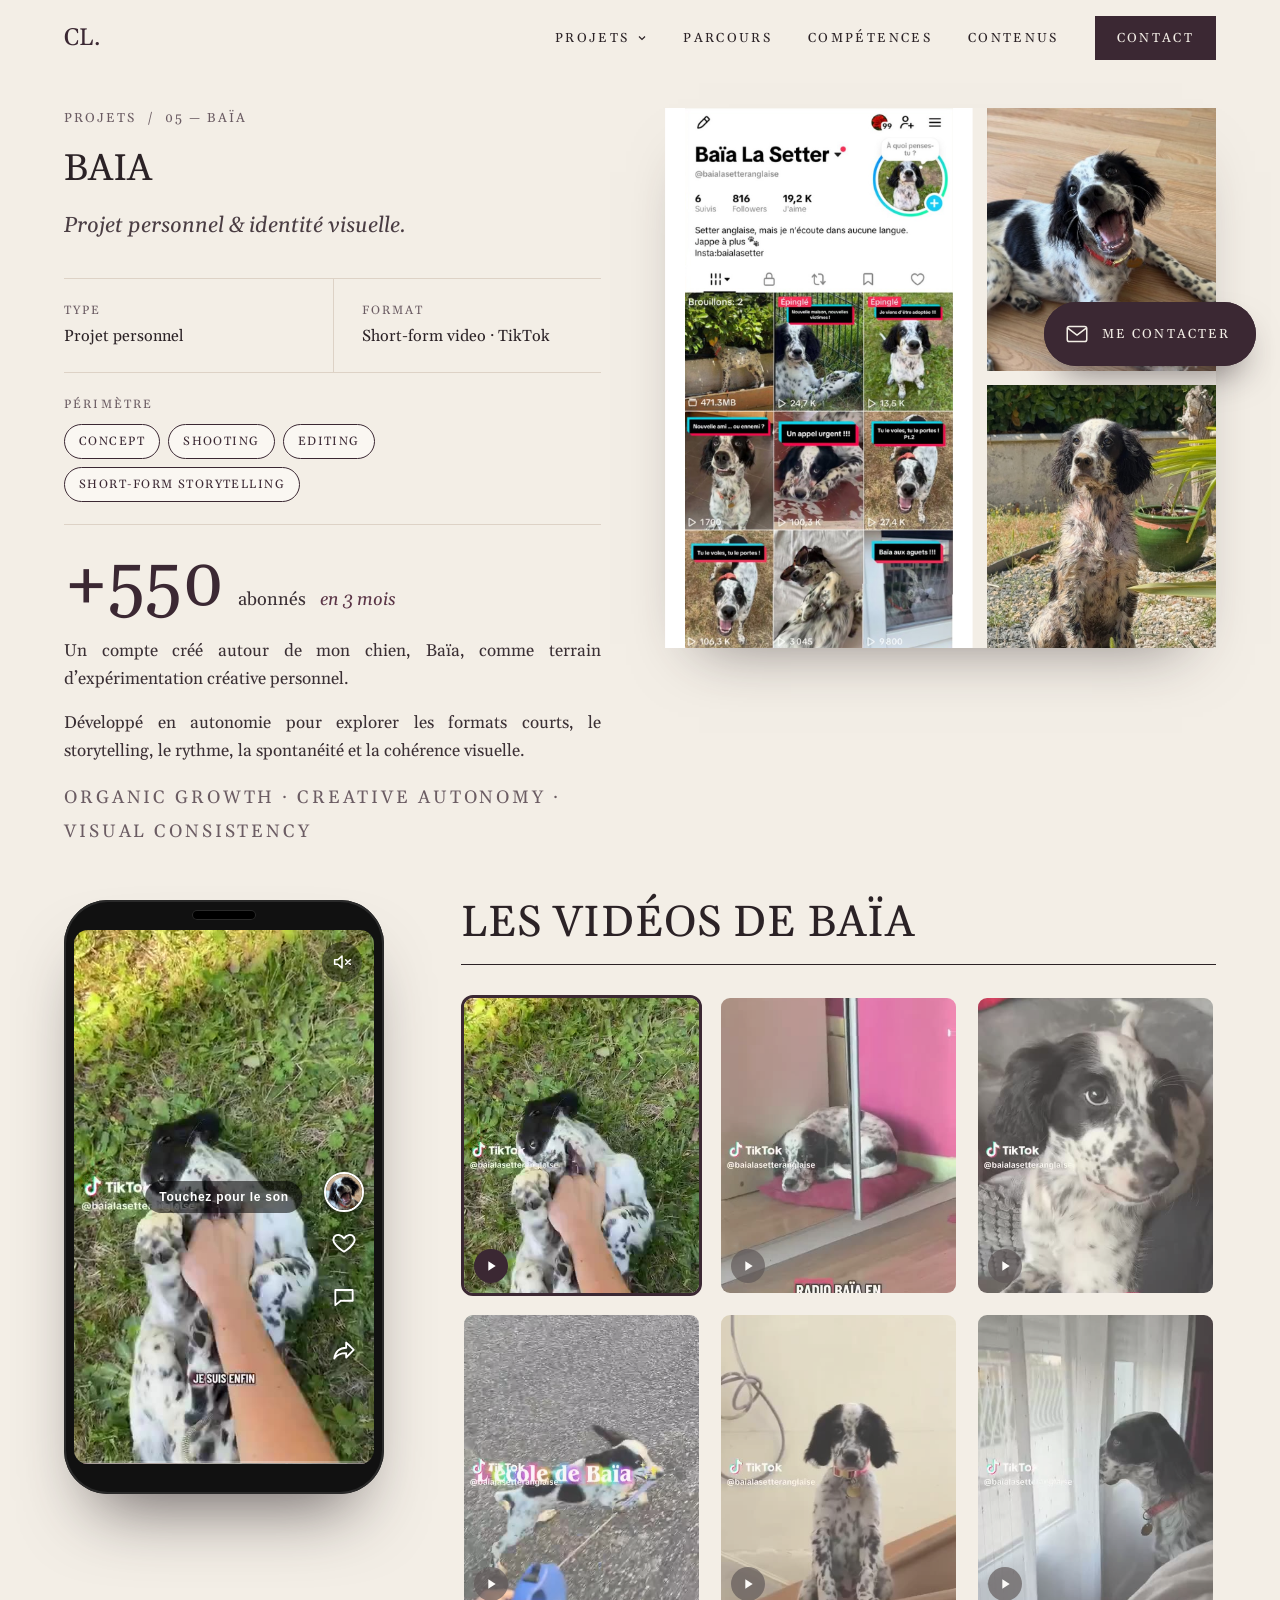
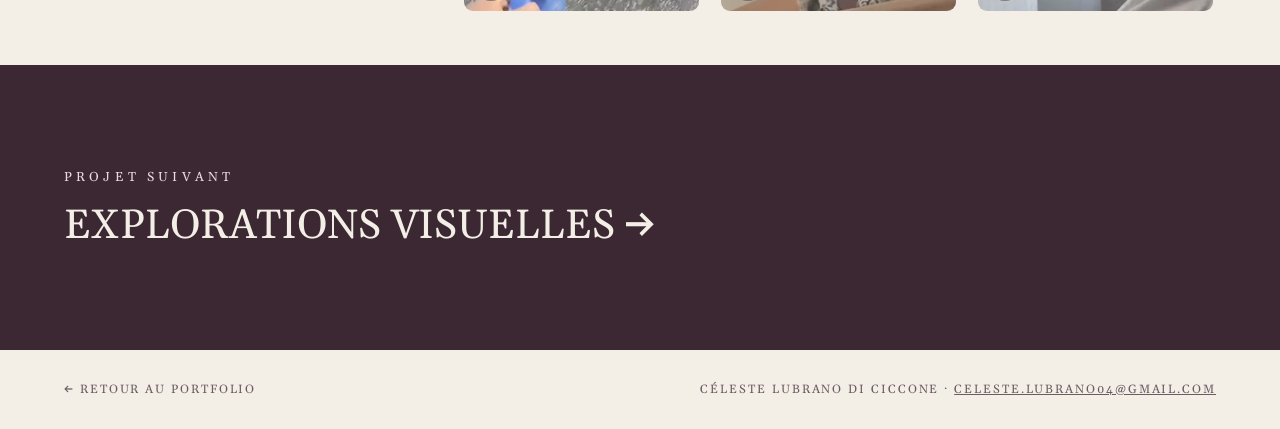
==== commit f95a0d87: "Titre Rituals entier sur mobile, Gisou concept en premier, Beauty image recadrée, Hôtellerie vidéos " ====
--- a/projets/baia.html
+++ b/projets/baia.html
@@ -39,39 +39,27 @@
 </div>
 <main>
 <section class="p-hero">
-  <div class="wrap p-hero-grid">
+  <div class="wrap p-hero-grid tall">
     <div class="p-hero-txt">
       <div class="crumb rv"><a href="../index.html#projets">Projets</a><span>/</span><span>05 — Baïa</span></div>
       <h1><span class="line"><span>Baïa</span></span></h1>
       <p class="p-sub rv" style="--d:.4s">Projet personnel &amp; identité visuelle.</p>
       <div class="meta rv" style="--d:.5s"><div><span>Type</span>Projet personnel</div><div><span>Format</span>Short-form video · TikTok</div><div class="meta-full"><span>Périmètre</span><div class="chips"><span class="chip">Concept</span><span class="chip">Shooting</span><span class="chip">Editing</span><span class="chip">Short-form storytelling</span></div></div></div>
-    </div>
-    <div class="p-hero-visual zoom rv-img" data-open data-cursor="VOIR"><img src="../assets/img/baia-chien.jpg" alt="Baïa, setter anglais" style="object-position:50% 35%"></div>
+    <div class="hero-quote baia-stats"><p class="stat-line rv"><span class="stat">+550</span> abonnés <em>en 3&nbsp;mois</em></p><p class="rv">Un compte créé autour de mon chien, Baïa, comme terrain d’expérimentation créative personnel.</p><p class="rv">Développé en autonomie pour explorer les formats courts, le storytelling, le rythme, la spontanéité et la cohérence&nbsp;visuelle.</p><p class="rv caps" style="color:var(--gris);line-height:1.9">Organic growth · Creative autonomy · Visual consistency</p></div></div>
+    <div class="p-hero-visual baia-visual"><div class="zoom rv-img bv-tk" data-open data-cursor="VOIR"><img src="../assets/img/baia-tiktok.jpg?v=2" alt="Profil TikTok Baïa La Setter : 816 followers, 19,2 K j’aime"></div><div class="bv-col"><div class="zoom rv-img" data-open data-cursor="VOIR" style="--d:.12s"><img src="../assets/img/baia-chien-2.jpg" alt="Baïa allongée, la gueule ouverte" style="object-position:50% 40%"></div><div class="zoom rv-img" data-open data-cursor="VOIR" style="--d:.24s"><img src="../assets/img/baia-chien.jpg" alt="Baïa assise dans le jardin, toute sale" style="object-position:50% 30%"></div></div></div>
   </div>
 </section>
-<section class="section tt-section"><div class="wrap tt-wrap">
-  <div class="tt-intro">
-    <div class="sec-head" style="margin-bottom:0"><div class="sec-title rv"><h2>Les vidéos de Baïa</h2></div><div class="rule"></div></div>
-    <p class="rv tt-lead">Faites défiler comme sur TikTok&#8239;: avec les flèches, la molette ou en glissant. Touchez la vidéo pour activer le son.</p>
-    <div class="tt-thumbs rv"><button type="button" class="tt-thumb on" data-tt-go="0" aria-label="Vidéo 1"><img src="../assets/img/poster-baia-6.jpg" alt="" loading="lazy"></button><button type="button" class="tt-thumb" data-tt-go="1" aria-label="Vidéo 2"><img src="../assets/img/poster-baia-1.jpg" alt="" loading="lazy"></button><button type="button" class="tt-thumb" data-tt-go="2" aria-label="Vidéo 3"><img src="../assets/img/poster-baia-2.jpg" alt="" loading="lazy"></button><button type="button" class="tt-thumb" data-tt-go="3" aria-label="Vidéo 4"><img src="../assets/img/poster-baia-3.jpg" alt="" loading="lazy"></button><button type="button" class="tt-thumb" data-tt-go="4" aria-label="Vidéo 5"><img src="../assets/img/poster-baia-4.jpg" alt="" loading="lazy"></button><button type="button" class="tt-thumb" data-tt-go="5" aria-label="Vidéo 6"><img src="../assets/img/poster-baia-5.jpg" alt="" loading="lazy"></button></div>
-  </div>
-  <div class="tt-stage rv">
-    <div class="tt-phone" data-tt tabindex="0" aria-label="Vidéos de Baïa, façon TikTok">
-      <div class="tt-screen">
-        <video class="tt-vid on" muted loop playsinline preload="metadata" poster="../assets/img/poster-baia-6.jpg" src="../assets/video/baia-6.mp4"></video><video class="tt-vid" muted loop playsinline preload="none" poster="../assets/img/poster-baia-1.jpg" src="../assets/video/baia-1.mp4"></video><video class="tt-vid" muted loop playsinline preload="none" poster="../assets/img/poster-baia-2.jpg" src="../assets/video/baia-2.mp4"></video><video class="tt-vid" muted loop playsinline preload="none" poster="../assets/img/poster-baia-3.jpg" src="../assets/video/baia-3.mp4"></video><video class="tt-vid" muted loop playsinline preload="none" poster="../assets/img/poster-baia-4.jpg" src="../assets/video/baia-4.mp4"></video><video class="tt-vid" muted loop playsinline preload="none" poster="../assets/img/poster-baia-5.jpg" src="../assets/video/baia-5.mp4"></video>
-        <span class="tt-notch" aria-hidden="true"></span>
+<section class="section tt-section"><div class="wrap tt-wrap"><div class="tt-stage rv"><div class="tt-phone" data-tt tabindex="0" aria-label="Vidéos de Baïa, façon TikTok">
+      <span class="tt-notch" aria-hidden="true"></span><div class="tt-screen">
+        <video class="tt-vid on" muted loop playsinline preload="metadata" poster="../assets/img/poster-baia-6.jpg?v=2" src="../assets/video/baia-6.mp4"></video><video class="tt-vid" muted loop playsinline preload="none" poster="../assets/img/poster-baia-1.jpg?v=2" src="../assets/video/baia-1.mp4"></video><video class="tt-vid" muted loop playsinline preload="none" poster="../assets/img/poster-baia-2.jpg?v=2" src="../assets/video/baia-2.mp4"></video><video class="tt-vid" muted loop playsinline preload="none" poster="../assets/img/poster-baia-3.jpg?v=2" src="../assets/video/baia-3.mp4"></video><video class="tt-vid" muted loop playsinline preload="none" poster="../assets/img/poster-baia-4.jpg?v=2" src="../assets/video/baia-4.mp4"></video><video class="tt-vid" muted loop playsinline preload="none" poster="../assets/img/poster-baia-5.jpg?v=2" src="../assets/video/baia-5.mp4"></video>
+        
         <button class="tt-sound" type="button" aria-label="Activer le son" data-tt-sound><span class="tt-off"><svg width="22" height="22" viewBox="0 0 24 24" fill="none" stroke="currentColor" stroke-width="1.7" stroke-linecap="round" stroke-linejoin="round" aria-hidden="true"><path d="M4 9.5h3.5L12 5.5v13l-4.5-4H4z"/><path d="M16 9.5l5 5M21 9.5l-5 5"/></svg></span><span class="tt-on"><svg width="22" height="22" viewBox="0 0 24 24" fill="none" stroke="currentColor" stroke-width="1.7" stroke-linecap="round" stroke-linejoin="round" aria-hidden="true"><path d="M4 9.5h3.5L12 5.5v13l-4.5-4H4z"/><path d="M16 9a4 4 0 0 1 0 6M18.5 6.5a7.5 7.5 0 0 1 0 11"/></svg></span></button>
         <div class="tt-side" aria-hidden="true"><span class="tt-av"><img src="../assets/img/thumb-baia.jpg" alt=""></span><span><svg width="26" height="26" viewBox="0 0 24 24" fill="none" stroke="currentColor" stroke-width="1.7" stroke-linecap="round" stroke-linejoin="round" aria-hidden="true"><path d="M12 20s-7-4.4-9.2-8.7C1.3 8.2 3 4.5 6.6 4.5c2.1 0 3.6 1.2 5.4 3.2 1.8-2 3.3-3.2 5.4-3.2 3.6 0 5.3 3.7 3.8 6.8C19 15.6 12 20 12 20z"/></svg></span><span><svg width="26" height="26" viewBox="0 0 24 24" fill="none" stroke="currentColor" stroke-width="1.7" stroke-linecap="round" stroke-linejoin="round" aria-hidden="true"><path d="M4 5.5h16v10H9l-5 4z"/></svg></span><span><svg width="26" height="26" viewBox="0 0 24 24" fill="none" stroke="currentColor" stroke-width="1.7" stroke-linecap="round" stroke-linejoin="round" aria-hidden="true"><path d="M14 4l7 7-7 7v-4c-6 0-9 2-11 5 1-6 4-10 11-10z"/></svg></span></div>
-        <div class="tt-cap" aria-hidden="true"><b>@baialasetteranglaise</b><span>Setter anglaise, mais je n’écoute dans aucune langue.</span></div>
+        
         <div class="tt-bar" aria-hidden="true"><i></i></div>
         <span class="tt-tap" aria-hidden="true">Touchez pour le son</span>
       </div>
-    </div>
-    <div class="tt-nav"><button type="button" data-tt-prev aria-label="Vidéo précédente"><svg width="24" height="24" viewBox="0 0 24 24" fill="none" stroke="currentColor" stroke-width="1.7" stroke-linecap="round" stroke-linejoin="round" aria-hidden="true"><path d="M6 15l6-6 6 6"/></svg></button><span class="tt-count"><b>1</b> / 6</span><button type="button" data-tt-next aria-label="Vidéo suivante"><svg width="24" height="24" viewBox="0 0 24 24" fill="none" stroke="currentColor" stroke-width="1.7" stroke-linecap="round" stroke-linejoin="round" aria-hidden="true"><path d="M6 9l6 6 6-6"/></svg></button></div>
-  </div>
-</div></section>
-<section class="section" style="padding-top:60px"><div class="wrap" style="display:grid;grid-template-columns:repeat(auto-fit,minmax(min(100%,300px),1fr));gap:clamp(32px,6vw,90px);align-items:start"><div style="display:flex;flex-direction:column;gap:30px"><p class="stat-line rv"><span class="stat">+550</span> abonnés <em>en 3&nbsp;mois</em></p><p class="rv" style="font-size:20px;line-height:1.7;max-width:none;text-align:justify;hyphens:auto">Un compte créé autour de mon chien, Baïa, comme terrain d’expérimentation créative personnel.</p><p class="rv" style="font-size:19px;line-height:1.7;max-width:none;text-align:justify;hyphens:auto;color:#3A2F34">Développé en autonomie pour explorer les formats courts, le storytelling, le rythme, la spontanéité et la cohérence&nbsp;visuelle.</p><p class="rv caps" style="color:var(--gris);line-height:1.9">Organic growth · Creative autonomy · Visual consistency</p></div><div style="display:grid;grid-template-columns:minmax(0,.55fr) minmax(0,1fr);gap:16px"><div class="zoom rv-img" data-open data-cursor="VOIR" style="aspect-ratio:483/788"><img src="../assets/img/baia-chien-2.jpg" alt="Baïa allongée sur le parquet"></div><div class="zoom rv-img" data-open data-cursor="VOIR" style="aspect-ratio:603/1161;--d:.15s"><img src="../assets/img/baia-tiktok.jpg" alt="Profil TikTok Baïa La Setter" style="object-position:50% 0%"></div></div></div></section>
-
+    </div></div><div class="tt-intro"><div class="sec-head" style="margin-bottom:0"><div class="sec-title rv"><h2>Les vidéos de Baïa</h2></div><div class="rule"></div></div><div class="tt-thumbs"><button type="button" class="tt-thumb on" data-tt-go="0" aria-label="Vidéo 1"><img src="../assets/img/poster-baia-6.jpg?v=2" alt="" loading="lazy"><span class="tt-play" aria-hidden="true"><svg width="16" height="16" viewBox="0 0 24 24" fill="currentColor"><path d="M8 5v14l11-7z"/></svg></span></button><button type="button" class="tt-thumb" data-tt-go="1" aria-label="Vidéo 2"><img src="../assets/img/poster-baia-1.jpg?v=2" alt="" loading="lazy"><span class="tt-play" aria-hidden="true"><svg width="16" height="16" viewBox="0 0 24 24" fill="currentColor"><path d="M8 5v14l11-7z"/></svg></span></button><button type="button" class="tt-thumb" data-tt-go="2" aria-label="Vidéo 3"><img src="../assets/img/poster-baia-2.jpg?v=2" alt="" loading="lazy"><span class="tt-play" aria-hidden="true"><svg width="16" height="16" viewBox="0 0 24 24" fill="currentColor"><path d="M8 5v14l11-7z"/></svg></span></button><button type="button" class="tt-thumb" data-tt-go="3" aria-label="Vidéo 4"><img src="../assets/img/poster-baia-3.jpg?v=2" alt="" loading="lazy"><span class="tt-play" aria-hidden="true"><svg width="16" height="16" viewBox="0 0 24 24" fill="currentColor"><path d="M8 5v14l11-7z"/></svg></span></button><button type="button" class="tt-thumb" data-tt-go="4" aria-label="Vidéo 5"><img src="../assets/img/poster-baia-4.jpg?v=2" alt="" loading="lazy"><span class="tt-play" aria-hidden="true"><svg width="16" height="16" viewBox="0 0 24 24" fill="currentColor"><path d="M8 5v14l11-7z"/></svg></span></button><button type="button" class="tt-thumb" data-tt-go="5" aria-label="Vidéo 6"><img src="../assets/img/poster-baia-5.jpg?v=2" alt="" loading="lazy"><span class="tt-play" aria-hidden="true"><svg width="16" height="16" viewBox="0 0 24 24" fill="currentColor"><path d="M8 5v14l11-7z"/></svg></span></button></div></div></div></section>
 </main>
 <a class="next" href="explorations-visuelles.html">
   <div class="wrap"><div class="kicker">Projet suivant</div><h2>Explorations visuelles <span class="arr">→</span></h2></div>
--- a/assets/css/style.css
+++ b/assets/css/style.css
@@ -670,7 +670,8 @@
 .hero-quote .quote{font-size:clamp(24px,2.3vw,34px)}
 .hero-quote p:not(.quote){font-size:18px;line-height:1.7;color:#3A2F34}
 .g916 .zoom{aspect-ratio:9/16}
-.gallery.g916{max-width:820px}
+.gallery.g916{display:flex;justify-content:space-evenly;gap:24px}
+.gallery.g916 figure{width:min(40%,380px)}
 
 .tt-wrap{display:grid;grid-template-columns:minmax(0,1fr) auto;gap:clamp(30px,6vw,90px);align-items:center}
 .tt-intro{display:flex;flex-direction:column;gap:22px}
@@ -681,14 +682,14 @@
 .tt-thumb:hover{opacity:1;transform:translateY(-3px)}
 .tt-thumb.on{opacity:1;border-color:var(--prune)}
 .tt-stage{display:flex;flex-direction:column;align-items:center;gap:18px}
-.tt-phone{position:relative;width:clamp(260px,22vw,320px);aspect-ratio:9/19.3;background:#111;border-radius:46px;padding:11px;box-shadow:0 40px 70px -30px rgba(43,34,38,.7),inset 0 0 0 2px #2a2a2a;outline:none}
+.tt-phone{position:relative;width:clamp(270px,23vw,330px);background:#111;border-radius:44px;padding:30px 10px;box-shadow:0 40px 70px -30px rgba(43,34,38,.7),inset 0 0 0 2px #2a2a2a;outline:none}
 .tt-phone:focus-visible{box-shadow:0 0 0 3px var(--rose),0 40px 70px -30px rgba(43,34,38,.7)}
-.tt-screen{position:relative;width:100%;height:100%;border-radius:36px;overflow:hidden;background:#000;cursor:pointer}
+.tt-screen{position:relative;width:100%;aspect-ratio:9/16;border-radius:14px;overflow:hidden;background:#000;cursor:pointer}
 .tt-vid{position:absolute;inset:0;width:100%;height:100%;object-fit:cover;transform:translateY(100%);transition:transform .6s var(--ease)}
 .tt-vid.on{transform:none}
 .tt-vid.up{transform:translateY(-100%)}
-.tt-notch{position:absolute;top:9px;left:50%;transform:translateX(-50%);width:84px;height:24px;background:#000;border-radius:20px;z-index:3}
-.tt-sound{position:absolute;top:44px;right:12px;z-index:4;width:40px;height:40px;border-radius:50%;border:0;background:rgba(0,0,0,.4);color:#fff;display:flex;align-items:center;justify-content:center;cursor:pointer}
+.tt-notch{position:absolute;top:10px;left:50%;transform:translateX(-50%);width:64px;height:10px;background:#000;border-radius:10px;box-shadow:inset 0 0 0 1px #2a2a2a;z-index:3}
+.tt-sound{position:absolute;top:12px;right:12px;z-index:4;width:40px;height:40px;border-radius:50%;border:0;background:rgba(0,0,0,.4);color:#fff;display:flex;align-items:center;justify-content:center;cursor:pointer}
 .tt-sound .tt-on{display:none}.tt-phone.sound .tt-sound .tt-on{display:flex}.tt-phone.sound .tt-sound .tt-off{display:none}
 .tt-sound span{display:flex}
 .tt-side{position:absolute;right:10px;bottom:90px;z-index:3;display:flex;flex-direction:column;align-items:center;gap:18px;color:#fff;filter:drop-shadow(0 1px 3px rgba(0,0,0,.6))}
@@ -854,3 +855,30 @@
 @media (max-width:760px) and (prefers-reduced-motion:reduce){
   .m-ready .m-in,.m-ready .m-step,.m-ready .m-tile{opacity:1!important;transform:none!important}
 }
+
+/* V9 : Baïa (capture + photos, téléphone + grille), titres mobiles */
+.baia-visual{--h:min(calc(100svh - 250px),620px);display:grid;grid-template-columns:calc(var(--h) * .496) calc(var(--h) * .37);gap:14px;height:var(--h);align-self:start}
+.baia-visual .zoom{height:100%;min-height:0}
+.baia-visual .zoom img{width:100%;height:100%;object-fit:cover}
+.baia-visual .bv-tk img{object-fit:contain;background:#fff}
+.baia-visual .bv-col{display:grid;grid-template-rows:minmax(0,1fr) minmax(0,1fr);gap:14px;height:100%;min-height:0}
+.baia-stats p:not(.stat-line):not(.caps){font-size:18px;line-height:1.7;text-align:justify;hyphens:auto;color:#3A2F34}
+.p-page .tt-section{padding-top:clamp(40px,4vw,64px)}
+.tt-wrap{grid-template-columns:auto minmax(0,1fr);align-items:start}
+.tt-intro{gap:30px}
+.tt-thumbs{grid-template-columns:repeat(3,minmax(0,1fr));gap:16px;max-width:600px}
+.tt-thumb{position:relative;opacity:.75;border-width:3px;border-radius:12px}
+.tt-thumb.on{opacity:1}
+.tt-play{position:absolute;left:10px;bottom:10px;width:34px;height:34px;border-radius:50%;background:rgba(43,34,38,.65);color:#fff;display:flex;align-items:center;justify-content:center}
+.tt-thumb.on .tt-play{background:var(--prune)}
+@media (max-width:980px){.tt-wrap{grid-template-columns:minmax(0,1fr)}.tt-intro{order:-1}.baia-visual{height:auto;grid-template-columns:1.2fr 1fr}.baia-visual .bv-tk{height:auto;width:100%}.baia-visual .bv-col{height:auto;aspect-ratio:auto}.baia-visual .bv-col .zoom{aspect-ratio:3/4}}
+@media (max-width:760px){.p-page .p-hero h1{font-size:clamp(20px,6vw,30px)}.p-page .p-hero h1 .line>span{white-space:normal}.gallery.g916{gap:12px}.gallery.g916 figure{width:48%}.tt-thumbs{gap:8px}}
+.p-page .spec.spec-far{margin-top:clamp(70px,8vw,120px)!important}
+.tt-phone{width:clamp(280px,25vw,350px)}
+.tt-thumbs{max-width:none}
+.tt-thumb{aspect-ratio:4/5}
+.tt-thumb img{object-position:50% 40%}
+@media (max-width:980px){.baia-visual{--h:auto;height:auto;grid-template-columns:1.25fr 1fr}.baia-visual .bv-tk{aspect-ratio:761/1535}.baia-visual .bv-col .zoom{aspect-ratio:auto}}
+.baia-stats{margin-top:26px;gap:16px}
+.baia-stats .stat{font-size:clamp(56px,5.4vw,80px)}
+.baia-stats p:not(.stat-line):not(.caps){font-size:17px;line-height:1.65}
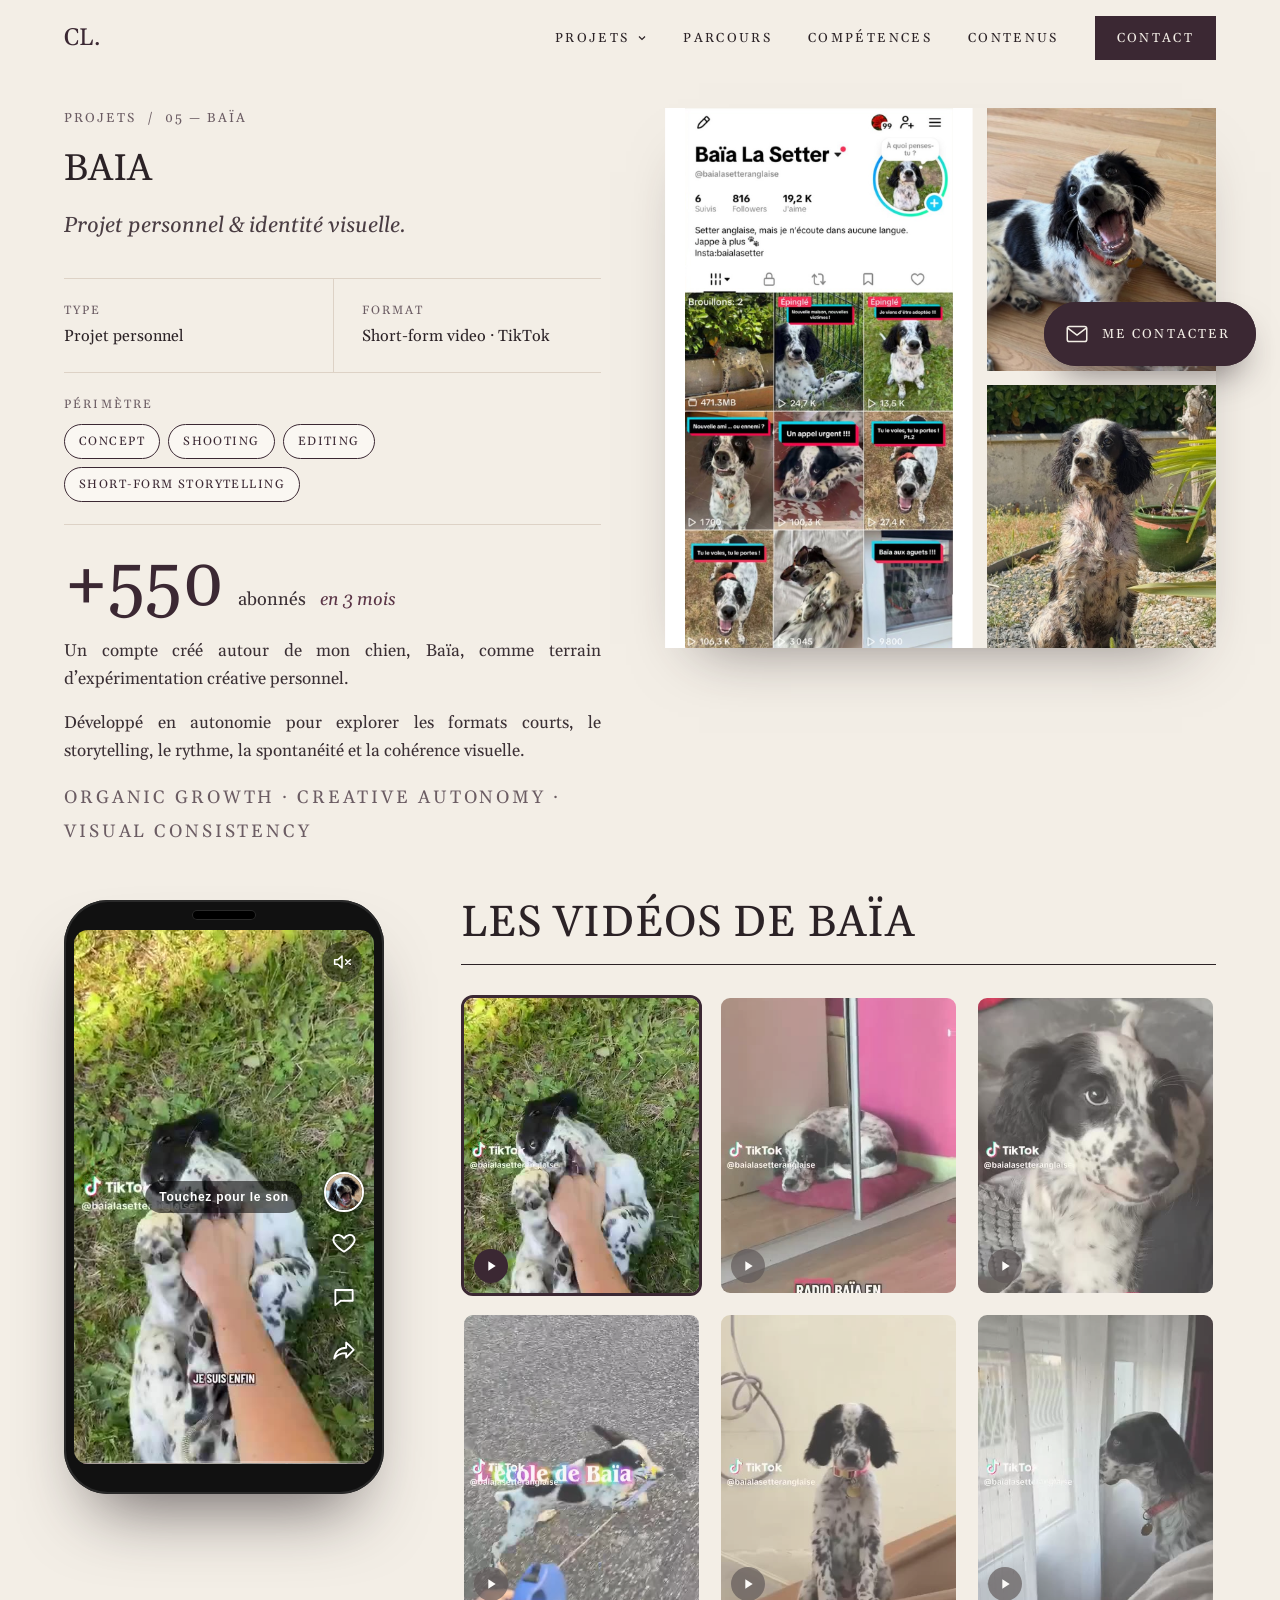
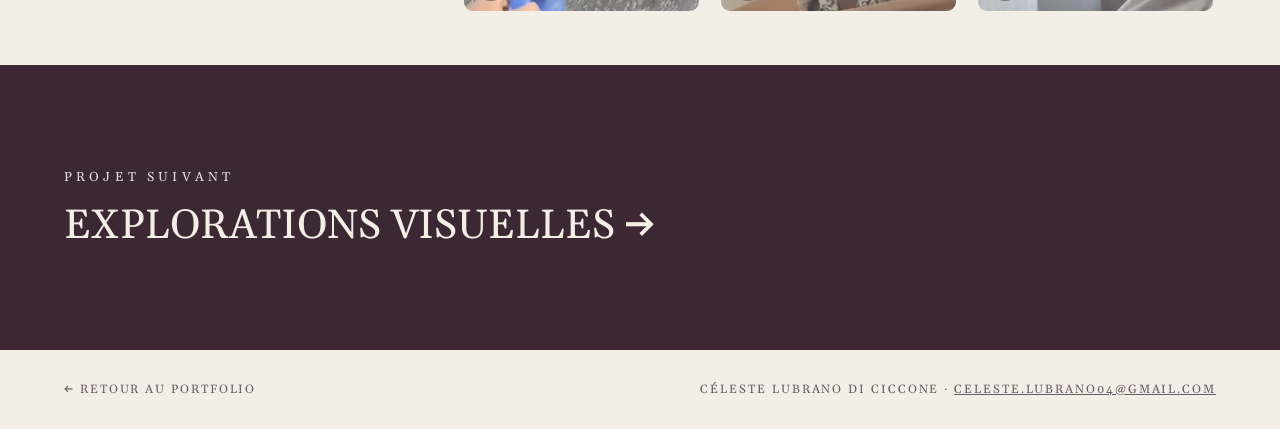
==== commit d02306d4: "Version téléphone : visuel en premier sur les pages projets, infos en tableau, textes repliables, pi" ====
--- a/projets/baia.html
+++ b/projets/baia.html
@@ -64,7 +64,7 @@
 <a class="next" href="explorations-visuelles.html">
   <div class="wrap"><div class="kicker">Projet suivant</div><h2>Explorations visuelles <span class="arr">→</span></h2></div>
 </a>
-<div class="p-footer"><a href="../index.html" style="text-decoration:none">← RETOUR AU PORTFOLIO</a><span>CÉLESTE LUBRANO DI CICCONE · <a href="mailto:celeste.lubrano04@gmail.com?subject=Contact%20depuis%20votre%20portfolio">CELESTE.LUBRANO04@GMAIL.COM</a></span></div>
+<div class="p-footer"><a href="../index.html" style="text-decoration:none">← RETOUR AU PORTFOLIO</a><span>CÉLESTE LUBRANO DI CICCONE<i class="pf-dot"> · </i><a href="mailto:celeste.lubrano04@gmail.com?subject=Contact%20depuis%20votre%20portfolio">CELESTE.LUBRANO04@GMAIL.COM</a></span></div>
 <div class="lightbox" role="dialog" aria-modal="true" aria-label="Lecteur vidéo">
   <button class="close" type="button" aria-label="Fermer la vidéo">✕</button>
   <video controls playsinline></video>
--- a/assets/css/style.css
+++ b/assets/css/style.css
@@ -882,3 +882,41 @@
 .baia-stats{margin-top:26px;gap:16px}
 .baia-stats .stat{font-size:clamp(56px,5.4vw,80px)}
 .baia-stats p:not(.stat-line):not(.caps){font-size:17px;line-height:1.65}
+
+/* V10 : version téléphone des pages projets */
+.m-only{display:none}
+.lightbox .close{z-index:5;top:calc(16px + env(safe-area-inset-top,0px));background:rgba(43,34,38,.7)}
+@media (max-width:760px){
+  .d-only{display:none!important}
+  .p-page .p-hero-visual.m-only{display:block;aspect-ratio:9/16;height:auto;width:100%}
+  .p-page .p-hero-grid{display:flex;flex-direction:column;gap:0;align-items:stretch;text-align:left}
+  .p-page .p-hero h1,.p-page .p-hero .p-sub,.p-page .p-hero .crumb{width:100%;text-align:left;margin-left:0;margin-right:0}
+  .blocks:not(.no-fold) .block.fold h3{font-size:15px;letter-spacing:.08em}
+  .p-page .p-hero-txt{display:contents}
+  .p-page .p-hero .crumb{order:1}
+  .p-page .p-hero h1{order:2}
+  .p-page .p-hero .p-sub{order:3}
+  .p-page .p-hero-visual{order:4;margin-top:22px;width:100%}
+  .p-page .p-hero-visual.is-916{width:100%;height:auto;aspect-ratio:9/16}
+  .p-page .p-hero .meta{order:5;margin-top:22px;grid-template-columns:repeat(2,minmax(0,1fr))}
+  .p-page .p-hero .meta div{padding:14px 0}
+  .p-page .p-hero .meta div+div{border-left:1px solid var(--ligne);padding-left:16px;border-top:0}
+  .p-page .p-hero .meta .meta-full{grid-column:1 / -1;border-left:0;padding-left:0;border-top:1px solid var(--ligne)}
+  .p-page .p-hero .hero-quote{order:6}
+  .p-page .sub-after .p-hero-visual{order:3;margin-top:18px}
+  .p-page .sub-after .p-sub{order:4;margin-top:18px}
+  .p-page .p-hero .hero-quote .quote{font-size:24px}
+  .blocks:not(.no-fold) .block.fold h3{cursor:pointer;flex-direction:row;flex-wrap:wrap;align-items:center;justify-content:space-between;gap:10px}
+  .blocks:not(.no-fold) .block.fold h3::before{flex:0 0 100%}
+  .blocks:not(.no-fold) .block.fold h3::after{content:"+";font-size:24px;line-height:1;color:var(--prune);transition:transform .4s var(--ease)}
+  .blocks:not(.no-fold) .block.fold.open h3::after{transform:rotate(45deg)}
+  .blocks:not(.no-fold) .block.fold p{display:none}
+  .blocks:not(.no-fold) .block.fold.open p{display:block}
+  .blocks:not(.no-fold){gap:22px}
+  .next h2{font-size:5vw;white-space:nowrap}
+  .p-footer{flex-direction:column;align-items:flex-start;gap:14px}
+  .p-footer > span{display:flex;flex-direction:column;gap:6px}
+  .p-footer .pf-dot{display:none}
+  .p-footer > span a{font-size:11px;letter-spacing:.1em}
+  .lightbox video,.lightbox .lb-img{max-height:78svh;margin-top:40px}
+}
